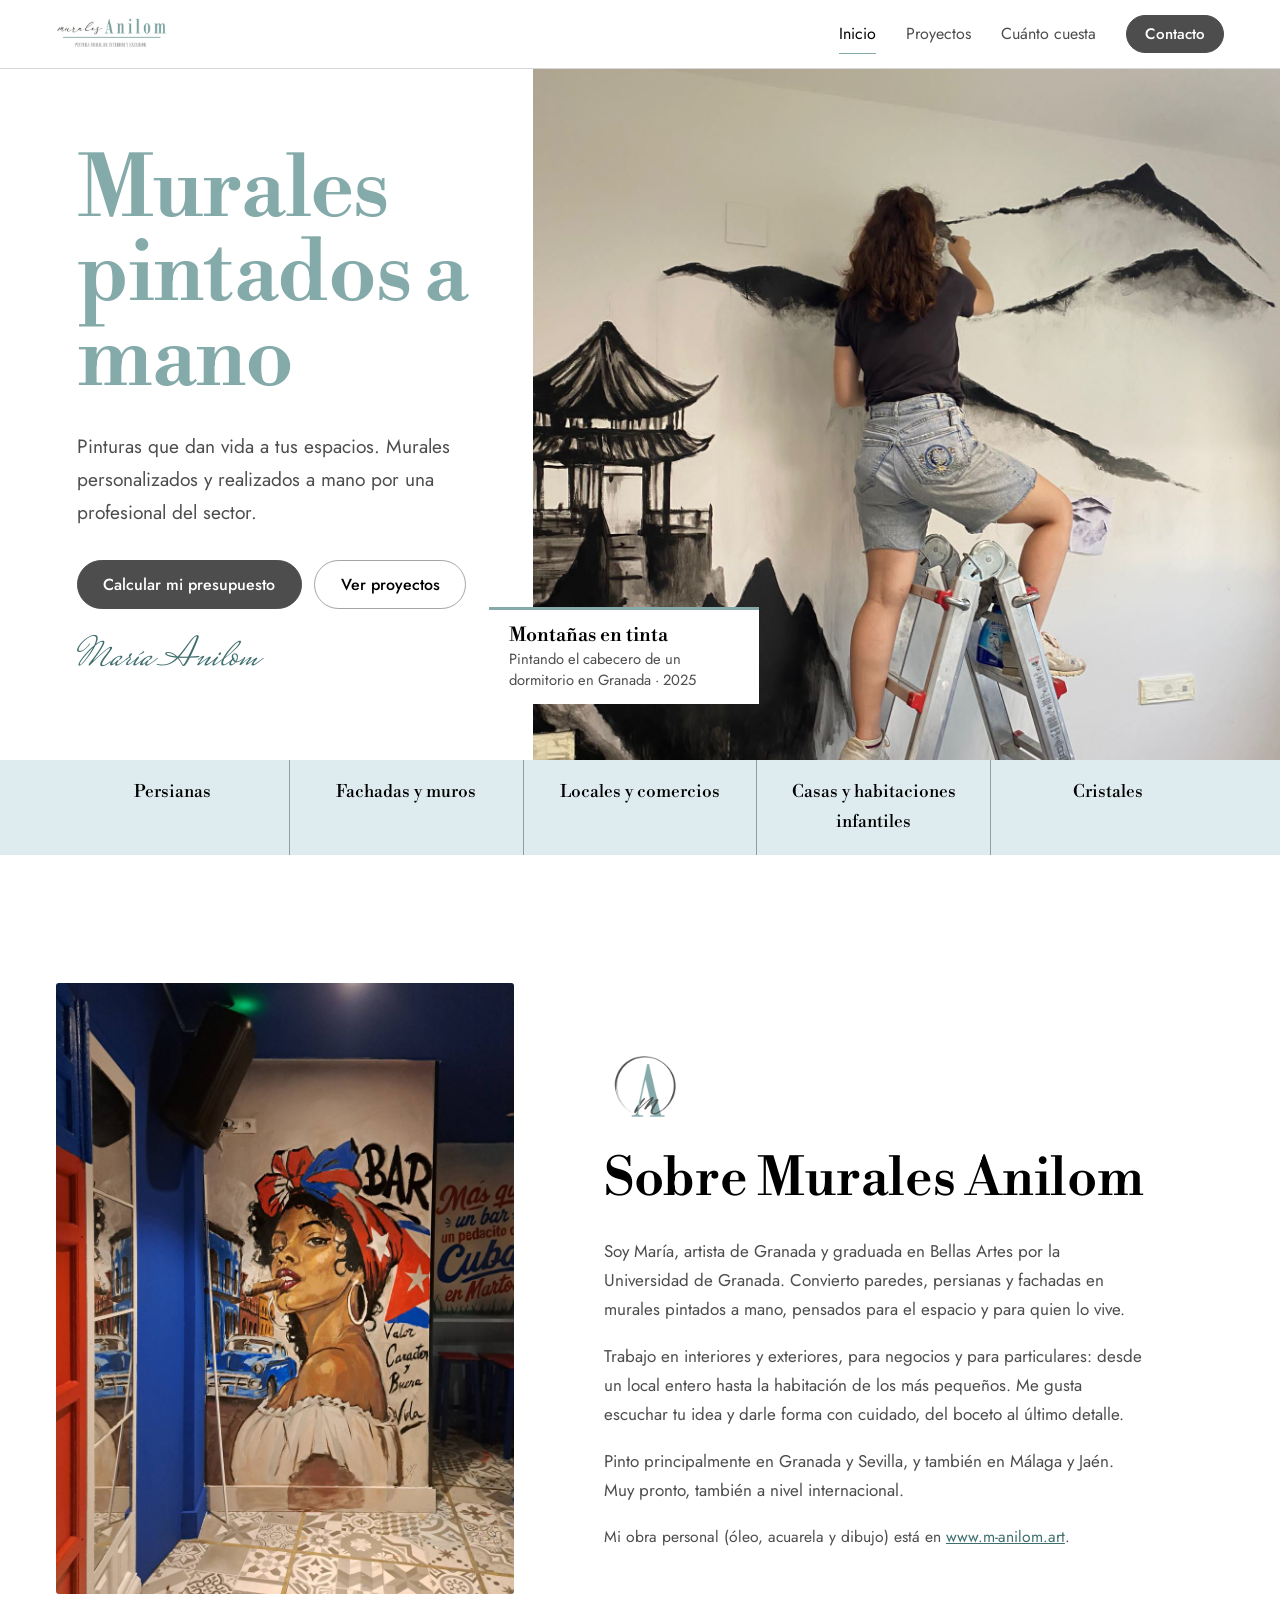
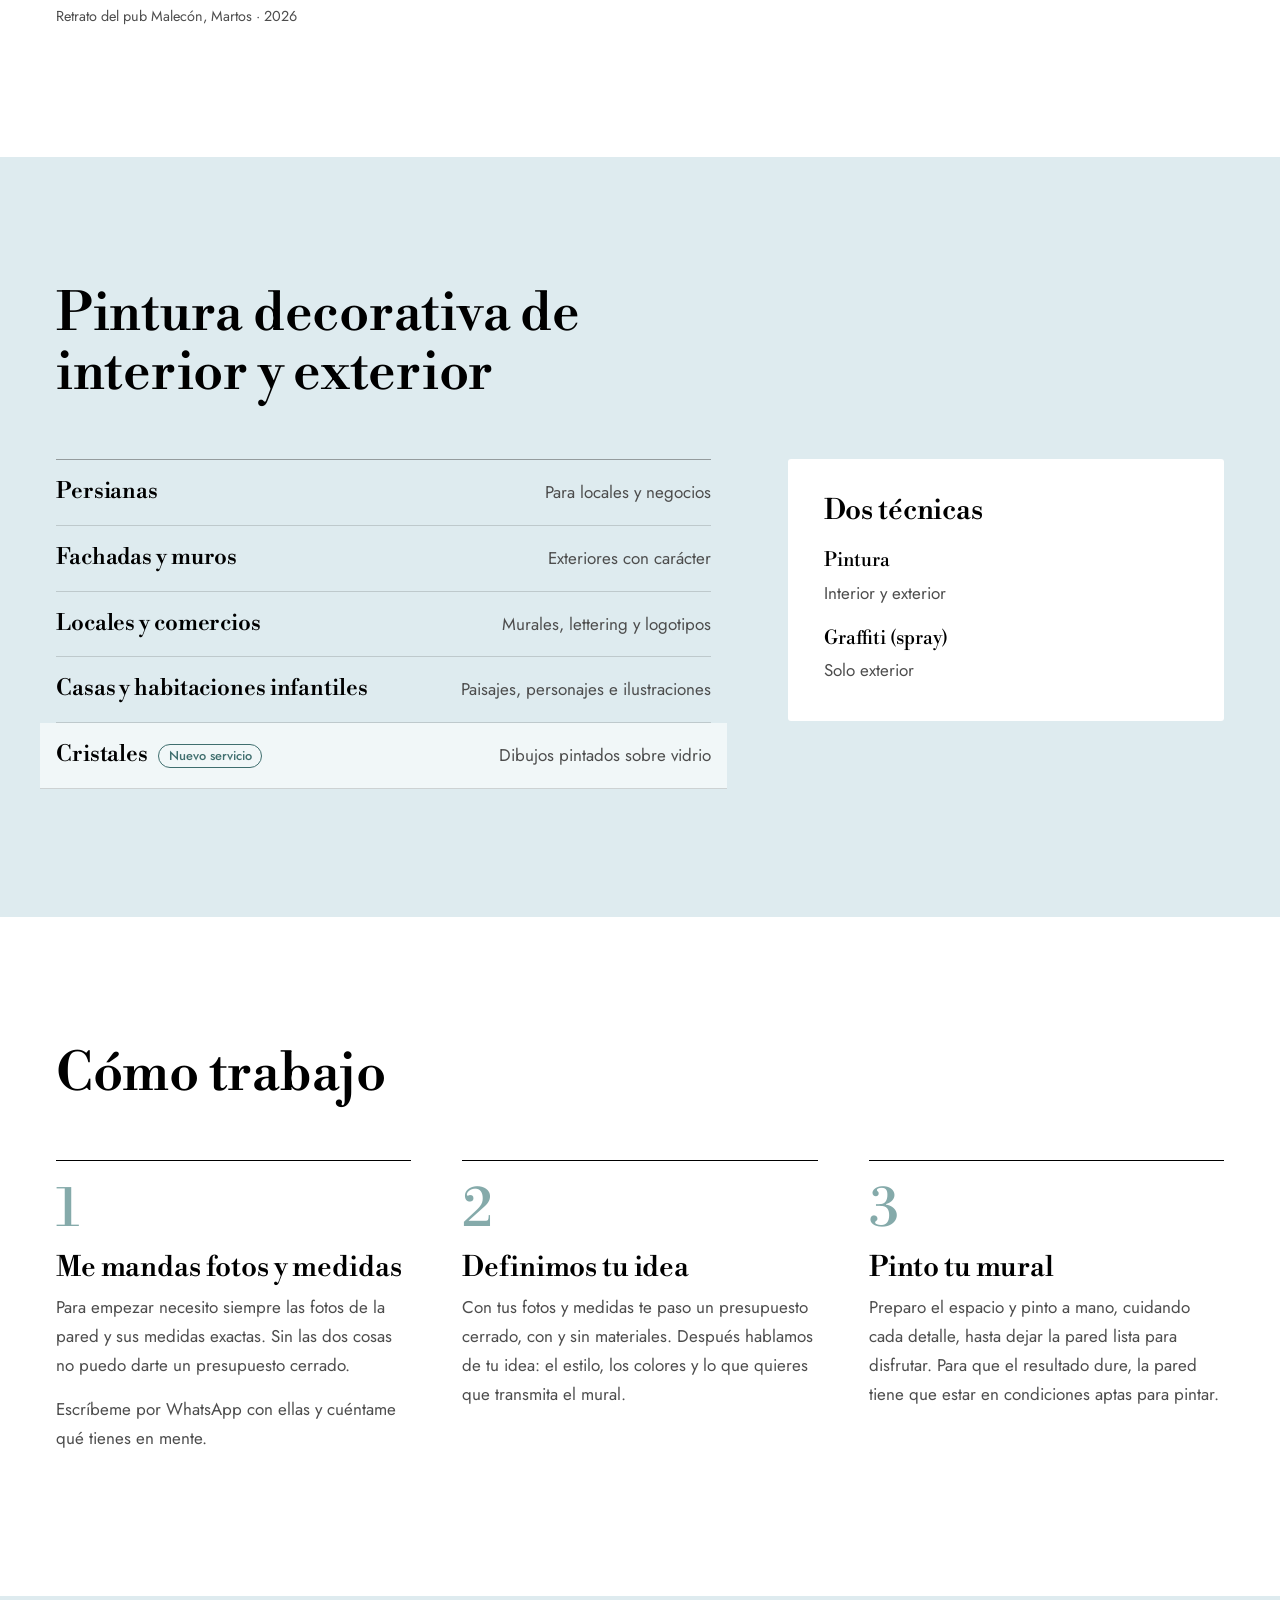
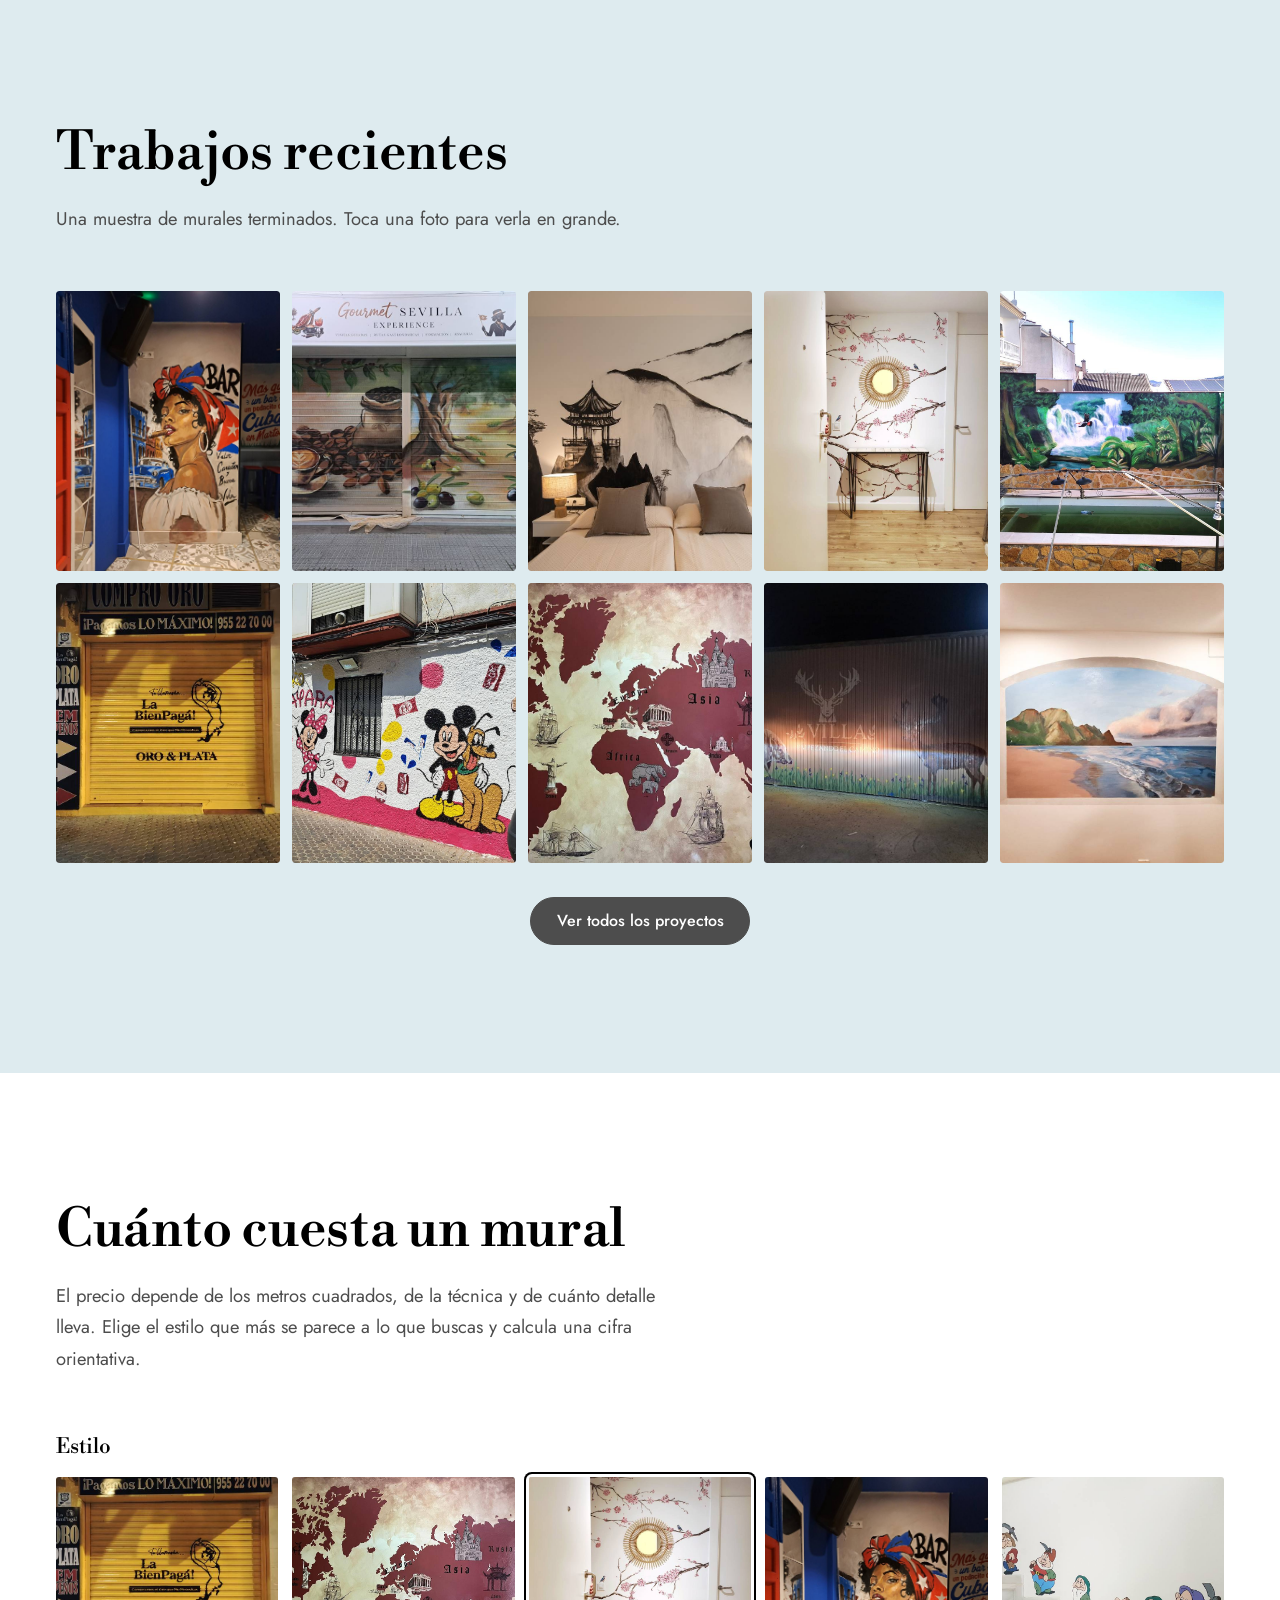
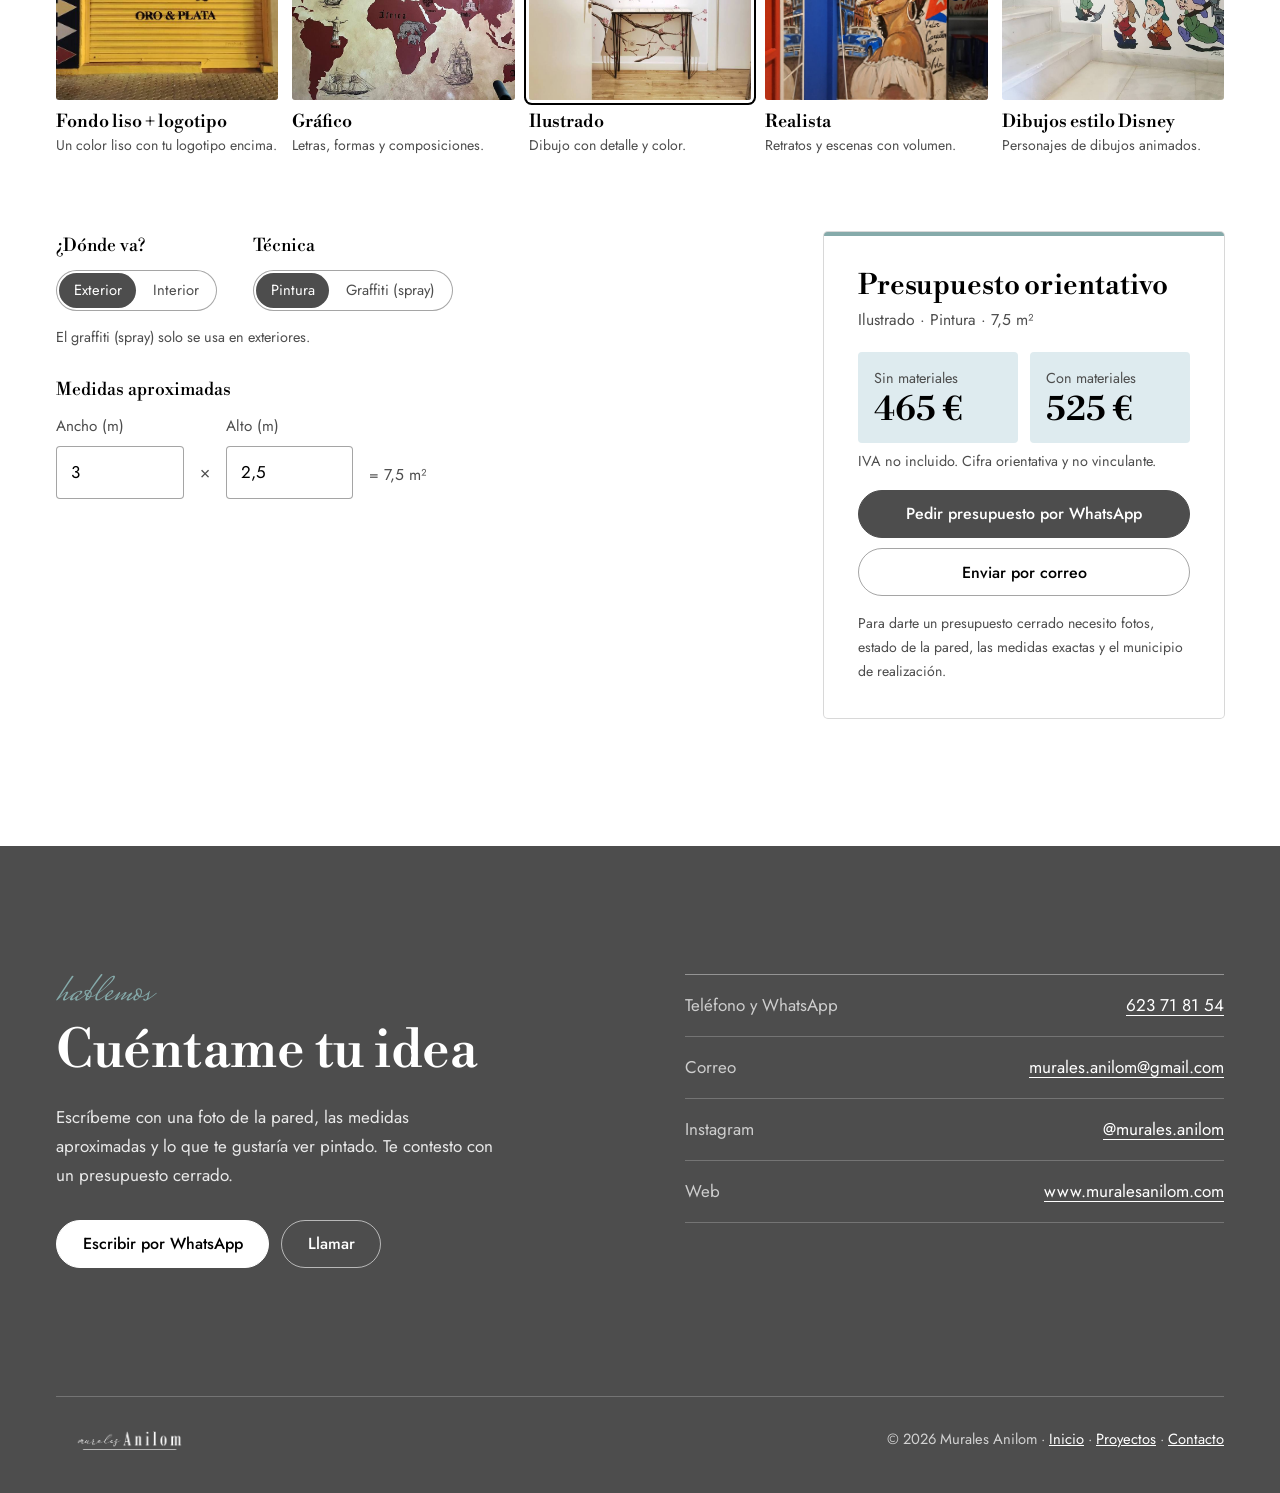
==== index.html @ 43f6f58d "Añadir web de Murales Anilom Co-Authored-By: Claude Opus 5.5 <noreply@anthropic.com>" ====
<!DOCTYPE html>
<html lang="es">
<head>
<meta charset="utf-8">
<meta name="viewport" content="width=device-width, initial-scale=1, viewport-fit=cover">
<meta name="color-scheme" content="light">
<title>Murales Anilom · Pintura mural de interior y exterior</title>
<meta name="description" content="Murales pintados a mano para casas, locales, persianas y fachadas en Granada, Sevilla, Málaga y Jaén. Calcula tu presupuesto en un minuto.">
<link rel="canonical" href="https://www.muralesanilom.com/">
<meta property="og:type" content="website">
<meta property="og:locale" content="es_ES">
<meta property="og:site_name" content="Murales Anilom">
<meta property="og:title" content="Murales Anilom · Pintura mural de interior y exterior">
<meta property="og:description" content="Murales pintados a mano para casas, locales, persianas y fachadas en Granada, Sevilla, Málaga y Jaén. Calcula tu presupuesto en un minuto.">
<meta property="og:url" content="https://www.muralesanilom.com/">
<meta property="og:image" content="https://www.muralesanilom.com/img/og.jpg">
<meta name="twitter:card" content="summary_large_image">
<link rel="icon" href="/favicon.ico" sizes="any">
<link rel="icon" type="image/png" sizes="32x32" href="/favicon-32.png">
<link rel="apple-touch-icon" href="/apple-touch-icon.png">
<link rel="preconnect" href="https://fonts.googleapis.com">
<link rel="preconnect" href="https://fonts.gstatic.com" crossorigin>
<link href="https://fonts.googleapis.com/css2?family=Libre+Bodoni:wght@400;500;600;700&family=Jost:wght@300;400;500;600&family=Mrs+Saint+Delafield&display=swap" rel="stylesheet">
<link rel="preload" as="image" href="/img/granada2025_yo.jpg">
<link rel="stylesheet" href="/assets/styles.css">
<script type="application/ld+json">
{"@context":"https://schema.org","@type":"LocalBusiness","name":"Murales Anilom","description":"Pintura mural de interior y exterior","telephone":"+34623718154","email":"murales.anilom@gmail.com","url":"https://www.muralesanilom.com","image":"https://www.muralesanilom.com/img/og.jpg","sameAs":["https://www.instagram.com/murales.anilom"],"areaServed":["Granada","Sevilla","Málaga","Jaén"]}
</script>
</head>
<body data-page="inicio">
<noscript><p style="padding:20px;text-align:center">Para ver las fotos y usar la calculadora necesitas activar JavaScript.</p></noscript>
<header class="site-header">
  <div class="wrap header-in">
    <a class="brand" href="/" aria-label="Murales Anilom, inicio">
      <img src="/img/logo.webp" alt="Murales Anilom · pintura mural de interior y exterior" width="110" height="38">
    </a>
    <button class="menu-btn" type="button" aria-expanded="false" aria-controls="nav">Menú</button>
    <nav class="nav" id="nav" aria-label="Principal">
      <a class="nav-link" href="/" data-nav="inicio">Inicio</a>
      <a class="nav-link" href="/proyectos/" data-nav="proyectos">Proyectos</a>
      <a class="nav-link" href="/#precio" data-nav="precio">Cuánto cuesta</a>
      <a class="btn btn-small" href="/contacto/" data-nav="contacto">Contacto</a>
    </nav>
  </div>
</header>
<main>
<div class="page" id="page-inicio">
<section class="hero" id="inicio">
  <div class="hero-grid">
    <div class="hero-text">
      <h1>Murales pintados a mano</h1>
      <p class="lead">Pinturas que dan vida a tus espacios. Murales personalizados y realizados a mano por una profesional del sector.</p>
      <div class="cta-row">
        <a class="btn" href="/#precio">Calcular mi presupuesto</a>
        <a class="btn btn-ghost" href="/proyectos/">Ver proyectos</a>
      </div>
      <span class="script hero-sign" aria-hidden="true">María Anilom</span>
    </div>
    <figure class="hero-img">
      <img src="/img/granada2025_yo.jpg" alt="María subida a una escalera pintando montañas en tinta negra sobre la pared de un dormitorio">
      <figcaption class="hero-card"><strong>Montañas en tinta</strong>Pintando el cabecero de un dormitorio en Granada · 2025</figcaption>
    </figure>
  </div>
  <div class="hero-strip">
    <ul>
      <li>Persianas</li>
      <li>Fachadas y muros</li>
      <li>Locales y comercios</li>
      <li>Casas y habitaciones infantiles</li>
      <li>Cristales</li>
    </ul>
  </div>
</section>
<section class="section" id="sobre">
  <div class="wrap about-grid">
    <figure class="about-photo">
      <img src="/img/malecon1.jpg" loading="lazy" decoding="async" alt="Retrato pintado de una mujer con pañuelo de la bandera cubana y un puro, en el pub Malecón de Martos">
      <figcaption>Retrato del pub Malecón, Martos · 2026</figcaption>
    </figure>
    <div class="about-text">
      <img class="isotipo" src="/img/isotipo.webp" loading="lazy" decoding="async" alt="" width="84" height="84">
      <h2>Sobre Murales Anilom</h2>
      <p>Soy María, artista de Granada y graduada en Bellas Artes por la Universidad de Granada. Convierto paredes, persianas y fachadas en murales pintados a mano, pensados para el espacio y para quien lo vive.</p>
      <p>Trabajo en interiores y exteriores, para negocios y para particulares: desde un local entero hasta la habitación de los más pequeños. Me gusta escuchar tu idea y darle forma con cuidado, del boceto al último detalle.</p>
<p>Pinto principalmente en Granada y Sevilla, y también en Málaga y Jaén. Muy pronto, también a nivel internacional.</p>
      <p class="mini">Mi obra personal (óleo, acuarela y dibujo) está en <a data-link="arte" href="#" target="_blank" rel="noopener"></a>.</p>
    </div>
  </div>
</section>
<section class="section section-alt" id="pintura">
  <div class="wrap">
    <div class="section-head">
      <h2>Pintura decorativa de interior y exterior</h2>
    </div>
    <div class="paint-grid">
      <ul class="areas">
        <li><h3>Persianas</h3><p>Para locales y negocios</p></li>
        <li><h3>Fachadas y muros</h3><p>Exteriores con carácter</p></li>
        <li><h3>Locales y comercios</h3><p>Murales, lettering y logotipos</p></li>
        <li><h3>Casas y habitaciones infantiles</h3><p>Paisajes, personajes e ilustraciones</p></li>
        <li class="nuevo"><h3>Cristales<span class="nuevo-tag">Nuevo servicio</span></h3><p>Dibujos pintados sobre vidrio</p></li>
      </ul>
      <aside class="tecnicas">
        <h3>Dos técnicas</h3>
        <dl style="margin:0">
          <dt>Pintura</dt>
          <dd>Interior y exterior</dd>
          <dt>Graffiti (spray)</dt>
          <dd>Solo exterior</dd>
        </dl>
      </aside>
    </div>
  </div>
</section>
<section class="section" id="proceso">
  <div class="wrap">
    <div class="section-head">
      <h2>Cómo trabajo</h2>
    </div>
    <ol class="steps">
      <li>
        <h3>Me mandas fotos y medidas</h3>
        <p>Para empezar necesito siempre las fotos de la pared y sus medidas exactas. Sin las dos cosas no puedo darte un presupuesto cerrado.</p>
        <p>Escríbeme por WhatsApp con ellas y cuéntame qué tienes en mente.</p>
      </li>
      <li>
        <h3>Definimos tu idea</h3>
        <p>Con tus fotos y medidas te paso un presupuesto cerrado, con y sin materiales. Después hablamos de tu idea: el estilo, los colores y lo que quieres que transmita el mural.</p>
      </li>
      <li>
        <h3>Pinto tu mural</h3>
        <p>Preparo el espacio y pinto a mano, cuidando cada detalle, hasta dejar la pared lista para disfrutar. Para que el resultado dure, la pared tiene que estar en condiciones aptas para pintar.</p>
      </li>
    </ol>
  </div>
</section>
<section class="section section-alt" id="trabajos">
  <div class="wrap">
    <div class="section-head">
      <h2>Trabajos recientes</h2>
      <p class="lead">Una muestra de murales terminados. Toca una foto para verla en grande.</p>
    </div>
    <div class="mosaico" id="home-galeria"></div>
    <div class="more"><a class="btn" href="/proyectos/">Ver todos los proyectos</a></div>
  </div>
</section>
<section class="section" id="precio">
  <div class="wrap">
    <div class="section-head">
      <h2>Cuánto cuesta un mural</h2>
      <p class="lead">El precio depende de los metros cuadrados, de la técnica y de cuánto detalle lleva. Elige el estilo que más se parece a lo que buscas y calcula una cifra orientativa.</p>
    </div>
    <form class="calc-form" id="calc-form" autocomplete="off" novalidate>
      <fieldset>
        <legend>Estilo</legend>
        <div class="estilos-cuadros" id="estilos"></div>
        <p class="notice" id="notice" role="status"></p>
      </fieldset>
      <div class="calc" id="calculadora">
        <div>
          <div class="calc-row">
            <fieldset>
              <legend class="small">¿Dónde va?</legend>
              <div class="seg">
                <label><input type="radio" name="lugar" value="exterior" checked><span>Exterior</span></label>
                <label><input type="radio" name="lugar" value="interior"><span>Interior</span></label>
              </div>
            </fieldset>
            <fieldset>
              <legend class="small">Técnica</legend>
              <div class="seg">
                <label><input type="radio" name="tecnica" value="pintura" checked><span>Pintura</span></label>
                <label><input type="radio" name="tecnica" value="spray"><span>Graffiti (spray)</span></label>
              </div>
            </fieldset>
          </div>
          <p class="hint" id="hint-tecnica" style="margin:-12px 0 28px"></p>
          <fieldset>
            <legend class="small">Medidas aproximadas</legend>
            <div class="medidas">
              <div class="field"><label for="ancho">Ancho (m)</label><input type="text" id="ancho" name="ancho" inputmode="decimal" value="3"></div>
              <span class="times" aria-hidden="true">×</span>
              <div class="field"><label for="alto">Alto (m)</label><input type="text" id="alto" name="alto" inputmode="decimal" value="2,5"></div>
              <span class="area-out" id="area-out"></span>
            </div>
          </fieldset>
        </div>
        <aside class="calc-result" id="resultado" aria-live="polite"></aside>
      </div>
    </form>
  </div>
</section>
<section class="contact-dark">
  <div class="wrap cd-grid">
    <div>
      <span class="script" aria-hidden="true">hablemos</span>
      <h2>Cuéntame tu idea</h2>
      <p style="margin-top:22px;max-width:44ch">Escríbeme con una foto de la pared, las medidas aproximadas y lo que te gustaría ver pintado. Te contesto con un presupuesto cerrado.</p>
      <div class="cta-row">
        <a class="btn" data-link="whatsapp" href="#" target="_blank" rel="noopener">Escribir por WhatsApp</a>
        <a class="btn btn-ghost" data-link="tel" href="#">Llamar</a>
      </div>
    </div>
    <ul class="clist-dark">
      <li><span>Teléfono y WhatsApp</span><a data-link="tel" data-text="telefono" href="#"></a></li>
      <li><span>Correo</span><a data-link="mail" data-text="email" href="#"></a></li>
      <li><span>Instagram</span><a data-link="instagram" data-text="instagramTxt" href="#" target="_blank" rel="noopener"></a></li>
      <li><span>Web</span><a data-link="web" data-text="web" href="#" target="_blank" rel="noopener"></a></li>
    </ul>
  </div>
</section>
</div>
</main>
<footer class="site-footer">
  <div class="wrap foot-in">
    <img src="/img/logo_blanco.webp" loading="lazy" decoding="async" alt="Murales Anilom" width="140" height="34">
    <span>© 2026 Murales Anilom · <a href="/">Inicio</a> · <a href="/proyectos/">Proyectos</a> · <a href="/contacto/">Contacto</a></span>
  </div>
</footer>
<div class="lightbox" id="lightbox" role="dialog" aria-modal="true" aria-label="Foto ampliada" hidden>
  <button class="lb-btn lb-close" type="button" aria-label="Cerrar">×</button>
  <button class="lb-btn lb-prev" type="button" aria-label="Foto anterior">‹</button>
  <button class="lb-btn lb-next" type="button" aria-label="Foto siguiente">›</button>
  <figure><img alt=""><figcaption></figcaption></figure>
</div>
<script src="/assets/config.js"></script>
<script src="/assets/images.js"></script>
<script src="/assets/app.js"></script>
</body>
</html>
---- assets/styles.css ----
/* =========================================================
   Colores y tipografías. Paleta de marca: gris #4d4d4d,
   negro, azul #85aaaa, azul claro #deebef, blanco.
   ========================================================= */
*,*::before,*::after{box-sizing:border-box}
:root{
  box-sizing:border-box;
  padding-top:env(safe-area-inset-top,0px);
  padding-bottom:env(safe-area-inset-bottom,0px);
  color-scheme:light;
  --bg:#ffffff;
  --bg-alt:#deebef;
  --ink:#000000;
  --text:#4d4d4d;
  --primary:#85aaaa;          /* azul principal de la marca */
  --accent:#85aaaa;
  --accent-deep:#3f6e6e;      /* versión más oscura del azul, para textos pequeños */
  --line:rgba(77,77,77,.22);
  --line-strong:rgba(77,77,77,.5);
  --btn-bg:#4d4d4d;
  --btn-fg:#ffffff;
  --btn-hover:#000000;
  --header-bg:rgba(255,255,255,.95);
  --panel:#ffffff;
  --block-bg:#4d4d4d;
  --serif:"Libre Bodoni","Bodoni 72","Didot",Georgia,serif;
  --sans:"Jost","Avenir Next",system-ui,-apple-system,"Segoe UI",sans-serif;
  --script:"Mrs Saint Delafield","Segoe Script","Brush Script MT",cursive;
}
html{scroll-padding-top:calc(env(safe-area-inset-top,0px) + 80px)}
body{margin:0;background:var(--bg);color:var(--text);font:400 1.0625rem/1.7 var(--sans);-webkit-font-smoothing:antialiased}
body::before{content:"";position:fixed;inset:0 0 auto;height:env(safe-area-inset-top,0px);z-index:60;background:var(--header-bg)}
img,video{max-width:100%;display:block}
a{color:var(--accent-deep)}
h1,h2,h3{font-family:var(--serif);color:var(--ink);font-weight:500;line-height:1.12;margin:0;letter-spacing:-.005em}
h1{font-size:clamp(2.7rem,6.4vw,5.3rem)}
h2{font-size:clamp(2rem,4.4vw,3.3rem);max-width:19ch}
h3{font-size:clamp(1.4rem,2.2vw,1.75rem)}
p{margin:0 0 1.1em}
.wrap{width:min(1180px,100% - clamp(40px,10vw,112px));margin-inline:auto}
.script{font-family:var(--script);color:var(--accent-deep);font-weight:400;line-height:1}
:focus-visible{outline:2px solid var(--accent-deep);outline-offset:3px}
.page[hidden]{display:none !important}
main{position:relative;isolation:isolate}
.page-title{font-size:clamp(2.6rem,6vw,4.6rem);max-width:none}

/* ---------- Botones ---------- */
.btn{display:inline-flex;align-items:center;justify-content:center;gap:.5em;padding:.85em 1.6em;border-radius:999px;background:var(--btn-bg);color:var(--btn-fg);border:1.5px solid var(--btn-bg);font:500 1rem/1.2 var(--sans);text-decoration:none;cursor:pointer;transition:background-color .2s,color .2s,border-color .2s}
.btn:hover{background:var(--btn-hover);border-color:var(--btn-hover)}
.btn-ghost{background:transparent;color:var(--ink);border-color:var(--line-strong)}
.btn-ghost:hover{background:var(--ink);color:#fff;border-color:var(--ink)}
.btn-small{padding:.6em 1.2em;font-size:.95rem}

/* ---------- Cabecera ---------- */
.site-header{position:sticky;top:env(safe-area-inset-top,0px);z-index:50;background:var(--header-bg);backdrop-filter:blur(10px);-webkit-backdrop-filter:blur(10px);border-bottom:1px solid var(--line)}
.header-in{display:flex;align-items:center;justify-content:space-between;gap:20px;min-height:68px}
.brand img{height:38px;width:auto}
.nav{display:flex;align-items:center;gap:30px}
.nav a.nav-link{color:var(--text);text-decoration:none;font-size:1rem;padding:6px 0;border-bottom:1.5px solid transparent}
.nav a.nav-link:hover,.nav a.nav-link[aria-current="page"]{color:var(--ink);border-bottom-color:var(--primary)}
.menu-btn{display:none;background:none;border:1.5px solid var(--line-strong);border-radius:999px;color:var(--ink);font:500 .95rem var(--sans);padding:.5em 1.1em;cursor:pointer}
@media (max-width:900px){
  .menu-btn{display:inline-flex}
  .nav{position:absolute;left:0;right:0;top:100%;flex-direction:column;align-items:stretch;gap:0;background:var(--bg);border-bottom:1px solid var(--line);padding:8px clamp(20px,5vw,56px) 20px;display:none}
  .nav.open{display:flex}
  .nav a.nav-link{padding:14px 0;border-bottom:1px solid var(--line);font-size:1.1rem}
  .nav .btn{margin-top:16px}
}

/* ---------- Secciones ---------- */
.section{padding-block:clamp(72px,10vw,130px)}
.section-alt{background:var(--bg-alt)}
.section-head{margin-bottom:clamp(32px,5vw,56px)}
.section-head p.lead{max-width:56ch;margin-top:20px;font-size:1.15rem}

/* ---------- Portada ---------- */
.hero-grid{display:grid;grid-template-columns:minmax(0,5fr) minmax(0,7fr);min-height:clamp(480px,54vw,860px)}
.hero-text{display:flex;flex-direction:column;justify-content:center;
  padding:clamp(40px,6vw,80px) clamp(24px,4vw,56px) clamp(40px,6vw,80px) clamp(24px,6vw,128px)}
.hero-text h1{color:var(--primary);font-size:clamp(3rem,6.6vw,6.2rem);line-height:1;font-weight:600;letter-spacing:-.015em}
.hero-text .lead{font-size:clamp(1.1rem,1.5vw,1.25rem);max-width:38ch;margin:28px 0 32px}
.cta-row{display:flex;flex-wrap:wrap;gap:12px}
.hero-sign{display:block;font-size:2.6rem;margin-top:30px}
.hero-img{margin:0;position:relative;min-height:440px;background:var(--bg-alt)}
.hero-img img{position:absolute;inset:0;width:100%;height:100%;object-fit:cover;object-position:50% 28%}
.hero-card{position:absolute;left:clamp(-56px,-3.5vw,-24px);bottom:clamp(24px,5vw,56px);background:#fff;border-top:3px solid var(--primary);padding:14px 20px 14px;max-width:270px;font-size:.92rem;line-height:1.4}
.hero-card strong{display:block;font-family:var(--serif);font-weight:500;font-size:1.2rem;color:var(--ink);line-height:1.2;margin-bottom:2px}
.hero-strip{background:var(--bg-alt)}
.hero-strip ul{margin:0 auto;padding:0;list-style:none;display:flex;justify-content:space-between;width:min(1180px,100% - clamp(40px,10vw,112px))}
.hero-strip li{flex:1;text-align:center;padding:18px 12px;font-family:var(--serif);font-size:1.08rem;color:var(--ink);border-left:1px solid var(--line-strong)}
.hero-strip li:first-child{border-left:0}
@media (max-width:860px){
  .hero-grid{grid-template-columns:1fr;min-height:0}
  .hero-text{padding:48px clamp(20px,5vw,56px) 40px}
  .hero-img{min-height:0;aspect-ratio:4/5}
  .hero-card{left:16px;bottom:16px}
  .hero-strip ul{flex-wrap:wrap}
  .hero-strip li{flex:1 1 33%;border-left:0;padding:12px 8px;font-size:1rem}
}

/* ---------- Sobre ---------- */
.about-grid{display:grid;grid-template-columns:minmax(0,.85fr) minmax(0,1.15fr);gap:clamp(32px,7vw,110px);align-items:center}
.about-photo{margin:0}
.about-photo img{width:100%;aspect-ratio:3/4;object-fit:cover;object-position:60% 35%;border-radius:3px;background:var(--bg-alt)}
.about-photo figcaption{font-size:.9rem;margin-top:10px}
.about-text .isotipo{width:84px;height:84px;object-fit:contain;margin-bottom:22px}
.about-text h2{margin-bottom:28px}
.about-text p{max-width:54ch}
.about-text .mini{font-size:.98rem}
@media (max-width:860px){.about-grid{grid-template-columns:1fr}.about-photo{max-width:420px}}

/* ---------- Pintura decorativa ---------- */
.paint-grid{display:grid;grid-template-columns:minmax(0,1.2fr) minmax(0,.8fr);gap:clamp(32px,6vw,96px);align-items:start}
.areas{margin:0;padding:0;list-style:none;border-top:1px solid var(--line-strong)}
.areas li{display:flex;justify-content:space-between;align-items:baseline;gap:20px;padding:18px 0;border-bottom:1px solid var(--line)}
.areas h3{font-size:1.4rem}
.areas p{margin:0;text-align:right}
.areas li.nuevo{background:rgba(255,255,255,.6);padding-inline:16px;margin-inline:-16px}
.nuevo-tag{display:inline-block;vertical-align:middle;margin-left:10px;border:1.5px solid var(--accent-deep);color:var(--accent-deep);border-radius:999px;padding:.05em .75em;font:500 .8rem/1.6 var(--sans);letter-spacing:0}
.tecnicas{background:var(--panel);padding:clamp(24px,3.5vw,36px);border-radius:3px}
.tecnicas h3{margin-bottom:18px}
.tecnicas dt{font-family:var(--serif);color:var(--ink);font-size:1.2rem;margin-top:14px}
.tecnicas dt:first-of-type{margin-top:0}
.tecnicas dd{margin:2px 0 0}
@media (max-width:900px){.paint-grid{grid-template-columns:1fr}}
@media (max-width:520px){.areas li{flex-direction:column;gap:2px}.areas p{text-align:left}}

/* ---------- Cómo trabajo ---------- */
.steps{display:grid;grid-template-columns:repeat(3,minmax(0,1fr));gap:clamp(28px,4vw,56px);margin:0;padding:0;list-style:none;counter-reset:paso}
.steps li{border-top:1.5px solid var(--ink);padding-top:22px}
.steps li::before{counter-increment:paso;content:counter(paso);display:block;font-family:var(--serif);font-size:3.4rem;line-height:1;color:var(--primary);margin-bottom:14px}
.steps h3{margin-bottom:10px}
.steps p{margin:0 0 .9em}
@media (max-width:860px){.steps{grid-template-columns:1fr}}

/* ---------- Galerías de fotos ---------- */
.tile{position:relative;margin:0}
.tile button{position:absolute;inset:0;width:100%;height:100%;padding:0;border:0;background:var(--bg-alt);cursor:zoom-in;border-radius:3px;overflow:hidden}
.tile img,.tile video{width:100%;height:100%;object-fit:cover;object-position:var(--pos,50% 50%);border-radius:3px;background:var(--bg-alt)}
.tile.contain img{object-fit:contain;object-position:50% 50%}
.chip{position:absolute;left:10px;top:10px;background:var(--bg);color:var(--ink);font-size:.82rem;font-weight:500;padding:.25em .8em;border-radius:999px;pointer-events:none}

/* Inicio: 5 x 2 */
.mosaico{display:grid;grid-template-columns:repeat(5,minmax(0,1fr));gap:12px}
.mosaico .tile{aspect-ratio:4/5}
.more{margin-top:34px;display:flex;justify-content:center}
@media (max-width:900px){.mosaico{grid-template-columns:repeat(3,minmax(0,1fr))}}
@media (max-width:560px){.mosaico{grid-template-columns:repeat(2,minmax(0,1fr));gap:8px}}

/* Proyectos */
.filtros{display:flex;flex-wrap:wrap;gap:8px;margin-top:28px}
.filtros button{font:500 .95rem var(--sans);border:1.5px solid var(--line-strong);background:transparent;border-radius:999px;padding:.5em 1.3em;cursor:pointer;color:var(--text)}
.filtros button:hover{border-color:var(--ink);color:var(--ink)}
.filtros button[aria-pressed="true"]{background:var(--btn-bg);border-color:var(--btn-bg);color:#fff}
.proyecto{display:grid;grid-template-columns:minmax(0,.7fr) minmax(0,1.3fr);gap:clamp(24px,5vw,72px);padding-block:clamp(30px,4vw,52px);border-top:1px solid var(--line-strong)}
.proyecto[hidden]{display:none}
.proyecto-head{align-self:start;position:sticky;top:calc(env(safe-area-inset-top,0px) + 96px)}
.proyecto-head .meta{margin:10px 0 14px;display:flex;flex-wrap:wrap;align-items:center;gap:6px 10px;color:var(--accent-deep);font-weight:500}
.tag{display:inline-block;border:1.5px solid var(--accent-deep);border-radius:999px;padding:.05em .75em;font-size:.84rem;line-height:1.5}
.proyecto-head .texto{max-width:36ch;margin:0}
.destacados{margin:22px 0 0;max-width:36ch}
.destacados h4{margin:0 0 8px;font:600 .95rem var(--sans);color:var(--ink)}
.destacados ul{margin:0;padding:0;list-style:none;border-top:1px solid var(--line-strong)}
.destacados li{padding:7px 0;border-bottom:1px solid var(--line);font-size:.96rem}
.rejilla{display:grid;grid-template-columns:repeat(3,minmax(0,1fr));gap:10px}
.rejilla .tile{aspect-ratio:1/1}
.rejilla .tile.video{aspect-ratio:auto;grid-row:span 2}
.rejilla .tile.video video{position:absolute;inset:0}
@media (max-width:860px){.proyecto{grid-template-columns:1fr}.proyecto-head{position:static}}
@media (max-width:520px){.rejilla{grid-template-columns:repeat(2,minmax(0,1fr));gap:8px}}

/* Foto ampliada */
.lightbox{position:fixed;inset:0;z-index:100;background:rgba(0,0,0,.92);display:flex;align-items:center;justify-content:center;padding:clamp(12px,3vw,40px)}
.lightbox[hidden]{display:none}
.lightbox figure{margin:0;max-width:min(1100px,100%);max-height:100%;display:flex;flex-direction:column;align-items:center;gap:12px}
.lightbox img{max-height:calc(100vh - 120px);max-height:calc(100dvh - 120px);width:auto;max-width:100%;object-fit:contain;border-radius:2px}
.lightbox figcaption{color:#e8eef0;font-size:.95rem;text-align:center}
.lb-btn{position:absolute;background:rgba(255,255,255,.14);color:#fff;border:0;border-radius:999px;width:48px;height:48px;font-size:1.6rem;cursor:pointer;line-height:1}
.lb-btn:hover{background:rgba(255,255,255,.28)}
.lb-close{top:calc(env(safe-area-inset-top,0px) + 14px);right:14px}
.lb-prev{left:14px;top:50%;transform:translateY(-50%)}
.lb-next{right:14px;top:50%;transform:translateY(-50%)}

/* ---------- Precio ---------- */
.calc-form fieldset{border:0;margin:0;padding:0;min-width:0}
.calc-form legend{font-family:var(--serif);color:var(--ink);font-size:1.3rem;margin-bottom:12px;padding:0}
.calc-form legend.small{font-size:1.1rem;margin-bottom:8px}
.estilos-cuadros{display:grid;grid-template-columns:repeat(5,minmax(0,1fr));gap:14px}
.sq{position:relative;display:block}
.sq input{position:absolute;inset:0;opacity:0;margin:0;cursor:pointer;z-index:1}
.sq input:disabled{cursor:not-allowed}
.sq-body{display:block}
.sq-img{display:block;position:relative;aspect-ratio:1/1;border-radius:3px;overflow:hidden;transition:box-shadow .15s}
.sq-img img{position:absolute;inset:0;width:100%;height:100%;object-fit:cover;object-position:var(--pos,50% 50%)}
.sq input:checked+.sq-body .sq-img{box-shadow:0 0 0 3px var(--bg),0 0 0 5px var(--ink)}
.sq input:focus-visible+.sq-body .sq-img{outline:2px solid var(--accent-deep);outline-offset:4px}
.sq input:disabled+.sq-body{opacity:.45}
.sq strong{display:block;font-family:var(--serif);font-weight:500;font-size:1.1rem;color:var(--ink);margin-top:12px;line-height:1.2}
.sq small{display:block;font-size:.88rem;line-height:1.4;margin-top:3px}
.notice{font-size:.95rem;margin:14px 0 0;color:var(--accent-deep);font-weight:500;min-height:1.2em}
@media (max-width:760px){
  .estilos-cuadros{display:flex;overflow-x:auto;scroll-snap-type:x mandatory;gap:12px;padding:6px 6px 12px;margin:0 -6px;-webkit-overflow-scrolling:touch}
  .sq{flex:0 0 46%;scroll-snap-align:start}
}
.calc{display:grid;grid-template-columns:minmax(0,1fr) minmax(0,400px);gap:clamp(24px,4vw,56px);align-items:start;margin-top:clamp(28px,4vw,44px)}
.calc-row{display:flex;flex-wrap:wrap;gap:20px 36px;margin-bottom:28px}
.seg{display:inline-flex;flex-wrap:wrap;border:1.5px solid var(--line-strong);border-radius:999px;padding:2px;gap:2px;background:var(--panel)}
.seg label{position:relative}
.seg input{position:absolute;inset:0;opacity:0;margin:0;cursor:pointer}
.seg input:disabled{cursor:not-allowed}
.seg span{display:block;padding:.35em 1em;border-radius:999px;color:var(--text);font-size:.92rem}
.seg input:checked+span{background:var(--btn-bg);color:var(--btn-fg)}
.seg input:focus-visible+span{outline:2px solid var(--accent-deep);outline-offset:2px}
.seg input:disabled+span{opacity:.4}
.hint{font-size:.9rem;margin:10px 0 0;max-width:34ch;line-height:1.45}
.medidas{display:flex;flex-wrap:wrap;gap:16px;align-items:end}
.field{display:flex;flex-direction:column;gap:6px}
.field label{font-size:.95rem}
.field input[type=text],.field input[type=email],.field textarea{font:inherit;color:var(--ink);background:var(--panel);border:1.5px solid var(--line-strong);border-radius:4px;padding:.65em .85em;min-width:0;width:100%}
.medidas .field input[type=text]{width:7.5em}
.field textarea{min-height:130px;resize:vertical}
.times{padding-bottom:.7em}
.area-out{padding-bottom:.65em;font-size:.98rem}
.calc-result{background:var(--panel);border-radius:4px;padding:clamp(22px,3vw,34px);position:sticky;top:calc(env(safe-area-inset-top,0px) + 92px);border-top:4px solid var(--primary);box-shadow:0 0 0 1px var(--line)}
.calc-result h3{margin-bottom:6px}
.calc-result .sub{margin:0 0 4px;font-size:.98rem}
.totales{display:grid;grid-template-columns:1fr 1fr;gap:12px;margin:18px 0 6px}
.totales div{background:var(--bg-alt);border-radius:4px;padding:14px 16px;display:flex;flex-direction:column;gap:2px}
.totales span{font-size:.9rem}
.totales strong{font-family:var(--serif);font-weight:500;font-size:clamp(1.6rem,3vw,2.1rem);line-height:1.1;color:var(--ink)}
.iva{font-size:.9rem;margin:6px 0 16px}
.avisos{margin:0 0 20px;padding:0 0 0 1.1em;font-size:.93rem}
.avisos li{margin-bottom:6px}
.res-actions{display:grid;gap:10px}
.fine{font-size:.88rem;margin:16px 0 0}
.error{color:var(--ink);font-weight:500}
@media (max-width:960px){.calc{grid-template-columns:1fr}.calc-result{position:static}}

/* ---------- Contacto (página) ---------- */
.contact-page{display:grid;grid-template-columns:minmax(0,1fr) minmax(0,1fr);gap:clamp(32px,7vw,110px);align-items:start}
.contact-list{margin:32px 0 0;padding:0;list-style:none;border-top:1px solid var(--line-strong)}
.contact-list li{display:flex;justify-content:space-between;gap:16px;padding:16px 0;border-bottom:1px solid var(--line);flex-wrap:wrap}
.contact-list a{color:var(--ink);text-underline-offset:4px}
.contact-list a:hover{color:var(--accent-deep)}
.form-card{background:var(--panel);padding:clamp(24px,3.5vw,40px);border-radius:4px;border-top:4px solid var(--primary);box-shadow:0 0 0 1px var(--line)}
.form-card h3{margin-bottom:6px}
.form-card .field{margin-top:18px}
.form-card .res-actions{margin-top:24px}
.need{display:grid;grid-template-columns:repeat(4,minmax(0,1fr));gap:clamp(20px,3vw,40px);margin-top:clamp(56px,8vw,96px);padding:0;list-style:none}
.need li{border-top:1.5px solid var(--ink);padding-top:18px}
.need h3{font-size:1.35rem;margin-bottom:8px}
.need p{margin:0;font-size:.98rem}
@media (max-width:960px){.need{grid-template-columns:repeat(2,minmax(0,1fr))}}
@media (max-width:860px){.contact-page{grid-template-columns:1fr}}
@media (max-width:480px){.need{grid-template-columns:1fr}}

/* ---------- Sección de contacto (bloque oscuro) y pie ---------- */
.contact-dark{background:var(--block-bg);color:#fff;padding-block:clamp(72px,10vw,130px)}
.contact-dark h2{color:#fff;max-width:14ch}
.contact-dark .script{color:var(--primary);font-size:2.6rem;display:block;margin-bottom:6px}
.cd-grid{display:grid;grid-template-columns:minmax(0,1fr) minmax(0,1fr);gap:clamp(32px,7vw,110px);align-items:start}
.contact-dark p{color:rgba(255,255,255,.88)}
.contact-dark .btn{background:#fff;color:#000;border-color:#fff}
.contact-dark .btn:hover{background:var(--primary);border-color:var(--primary)}
.contact-dark .btn-ghost{background:transparent;color:#fff;border-color:rgba(255,255,255,.6)}
.contact-dark .btn-ghost:hover{background:#fff;color:#000}
.clist-dark{margin:0;padding:0;list-style:none;border-top:1px solid rgba(255,255,255,.4)}
.clist-dark li{display:flex;justify-content:space-between;gap:16px;padding:16px 0;border-bottom:1px solid rgba(255,255,255,.22);flex-wrap:wrap}
.clist-dark span{color:rgba(255,255,255,.72)}
.clist-dark a{color:#fff;text-underline-offset:4px}
.clist-dark a:hover{color:var(--primary)}
.contact-dark .cta-row{margin-top:30px}
@media (max-width:860px){.cd-grid{grid-template-columns:1fr}}
footer.site-footer{position:relative;z-index:5;clear:both;background:var(--block-bg);color:rgba(255,255,255,.75);padding:0 0 calc(36px + env(safe-area-inset-bottom,0px));font-size:.92rem}
.foot-in{display:flex;flex-wrap:wrap;justify-content:space-between;align-items:center;gap:16px;border-top:1px solid rgba(255,255,255,.22);padding-top:26px}
.foot-in img{height:34px;width:auto}
.foot-in a{color:#fff}
noscript p{padding:20px;text-align:center}

/* Desplazamiento suave entre secciones */
@media (prefers-reduced-motion:no-preference){html{scroll-behavior:smooth}}
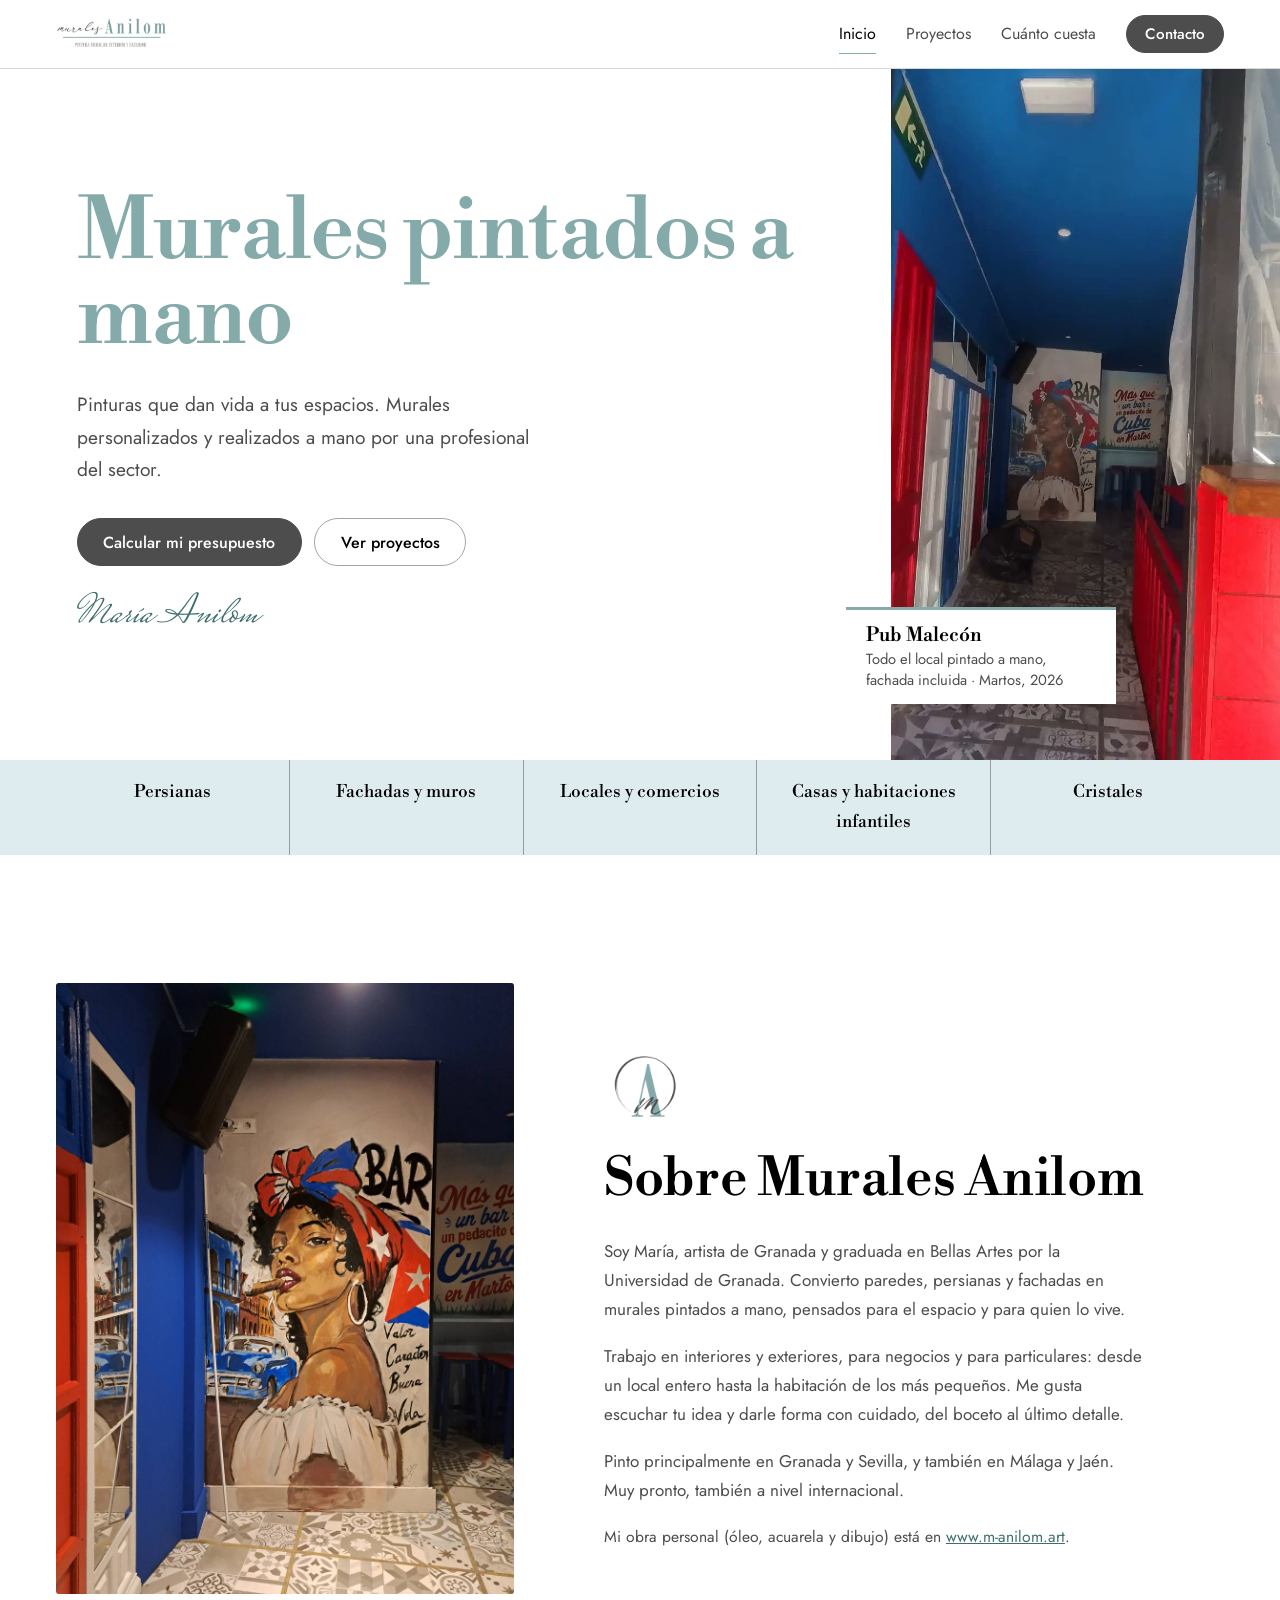
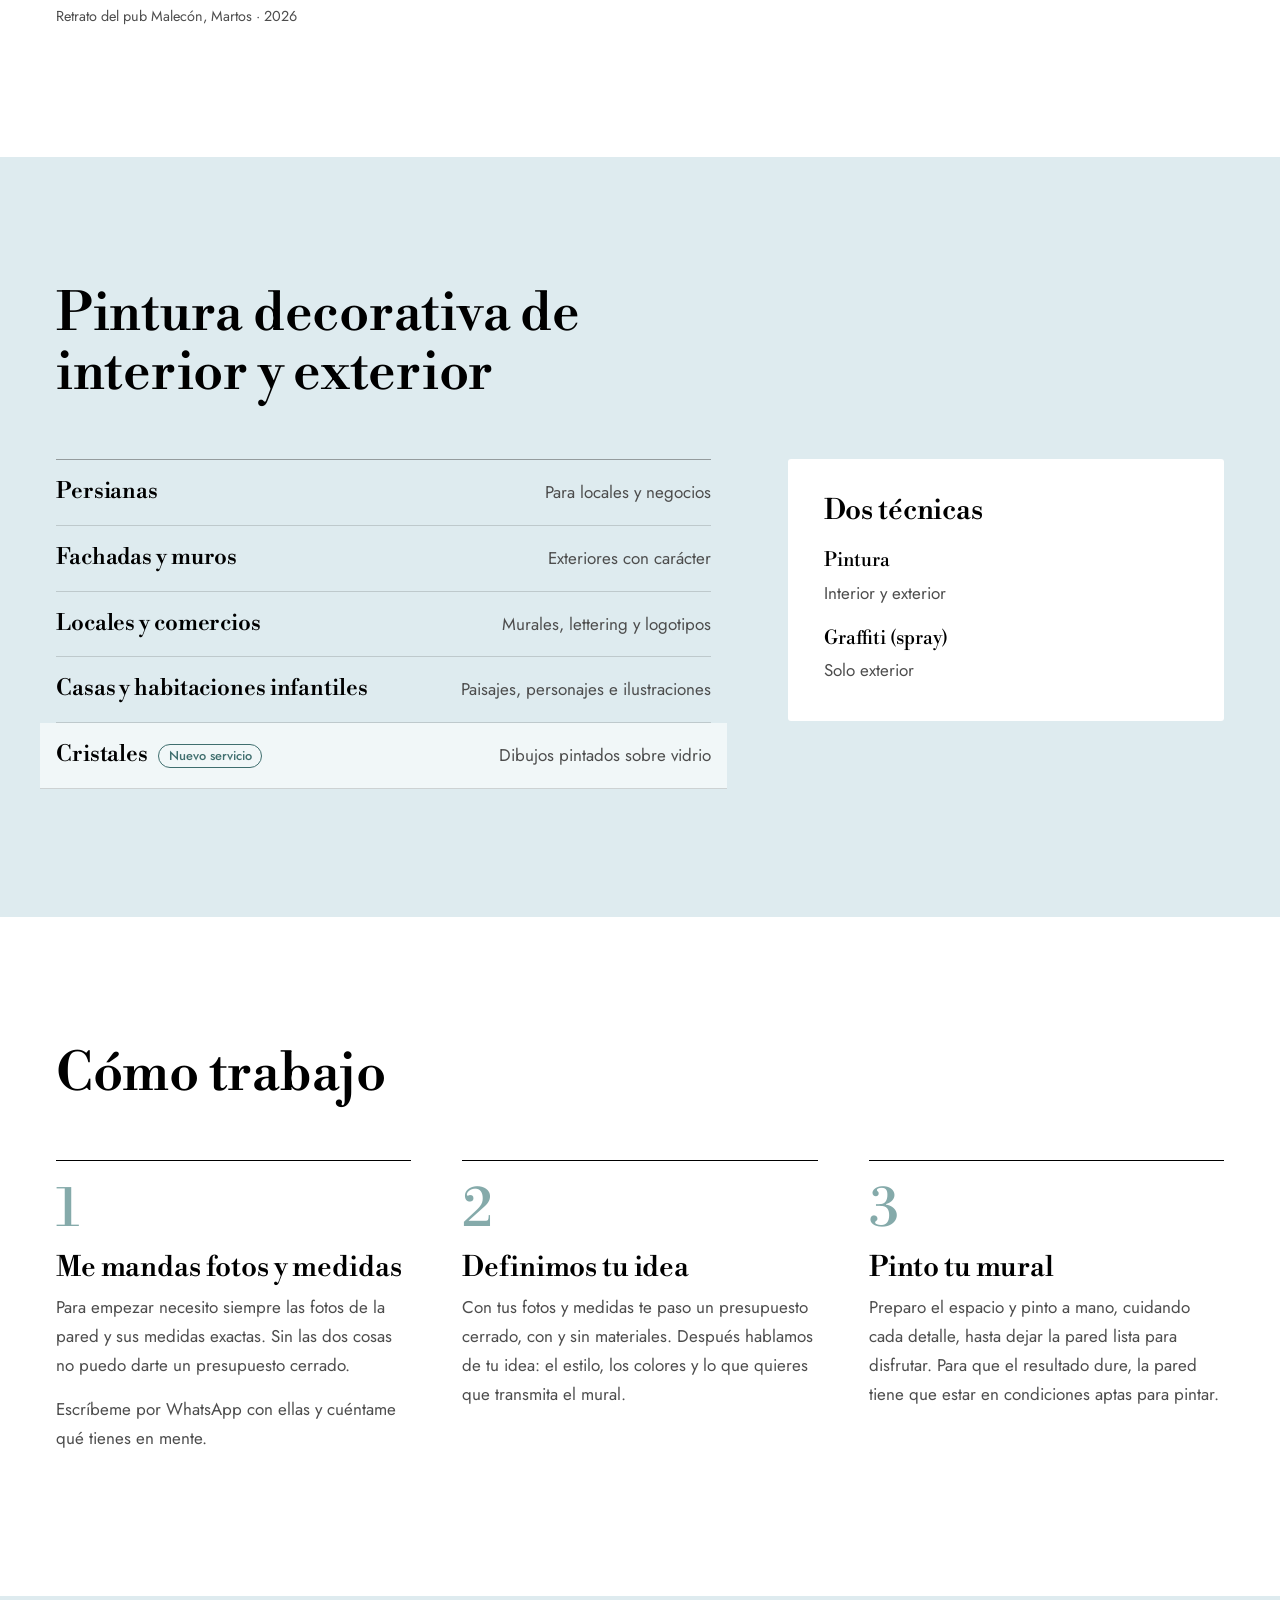
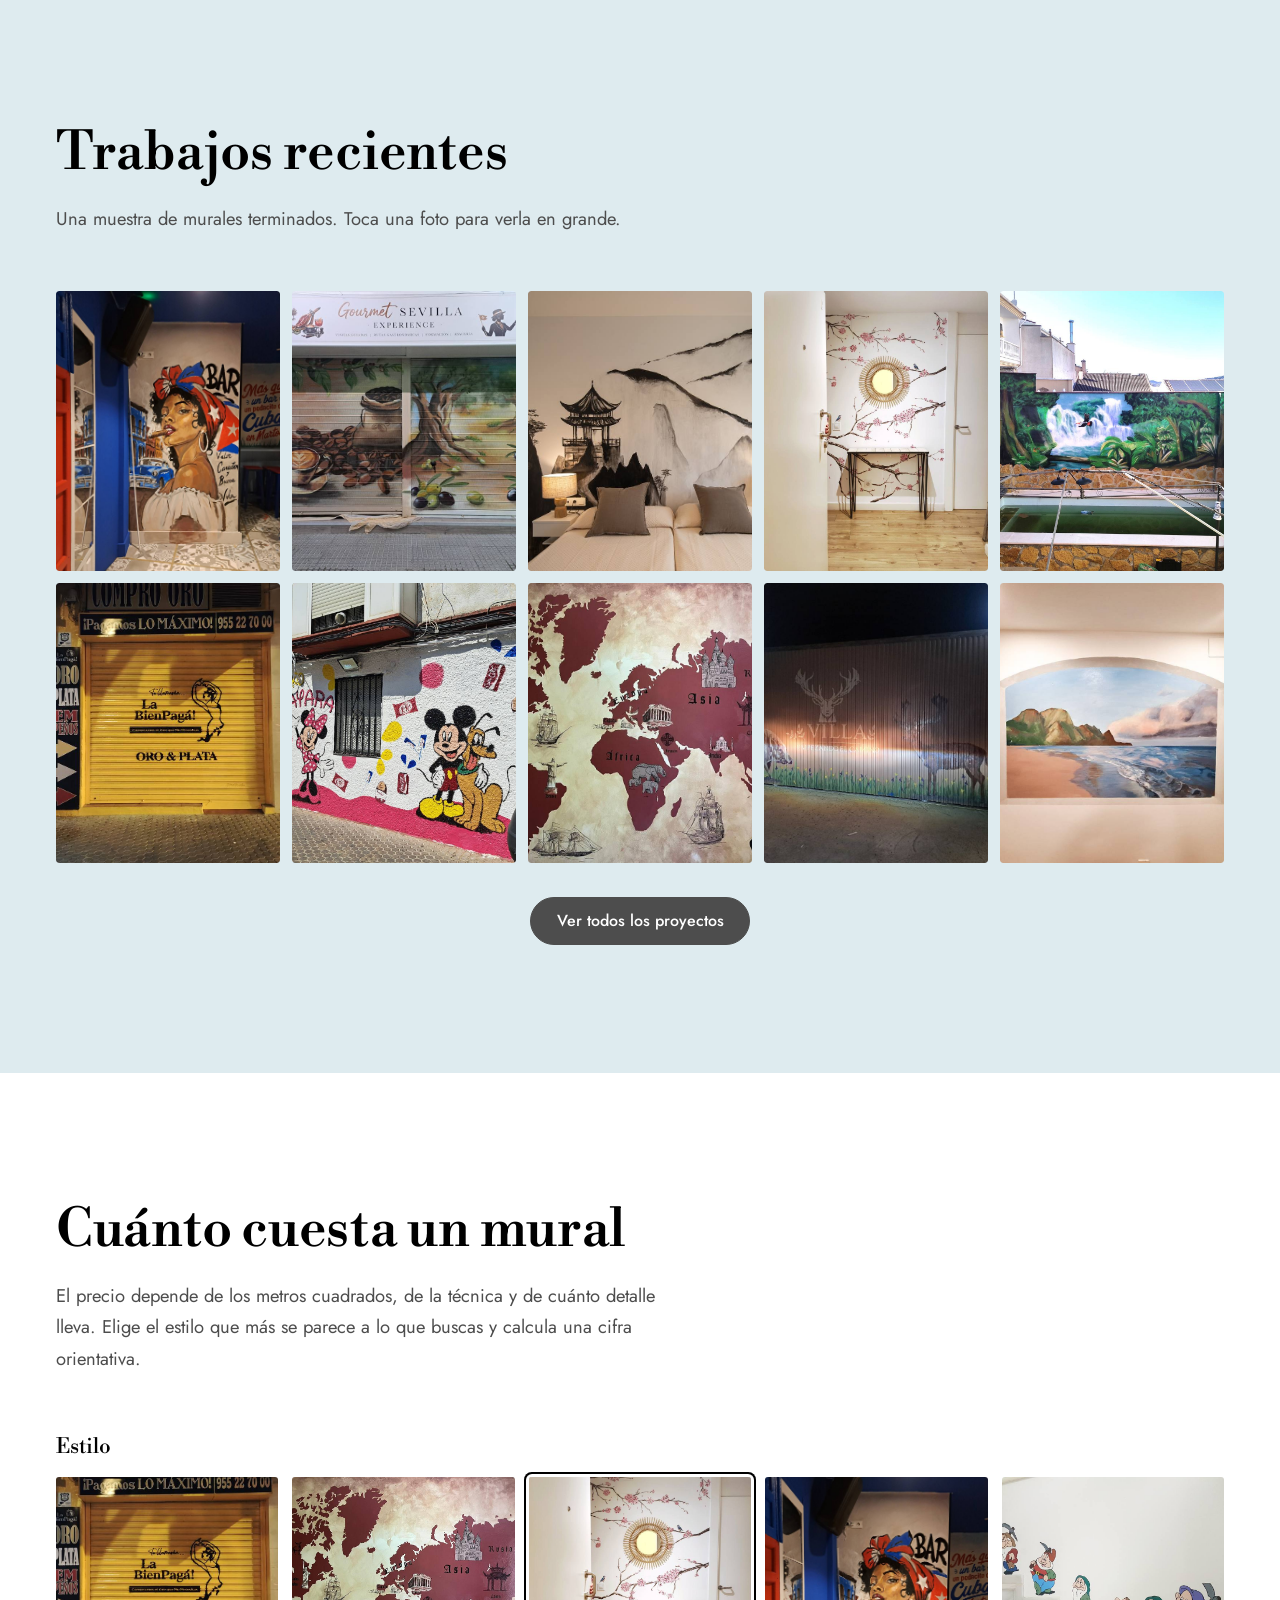
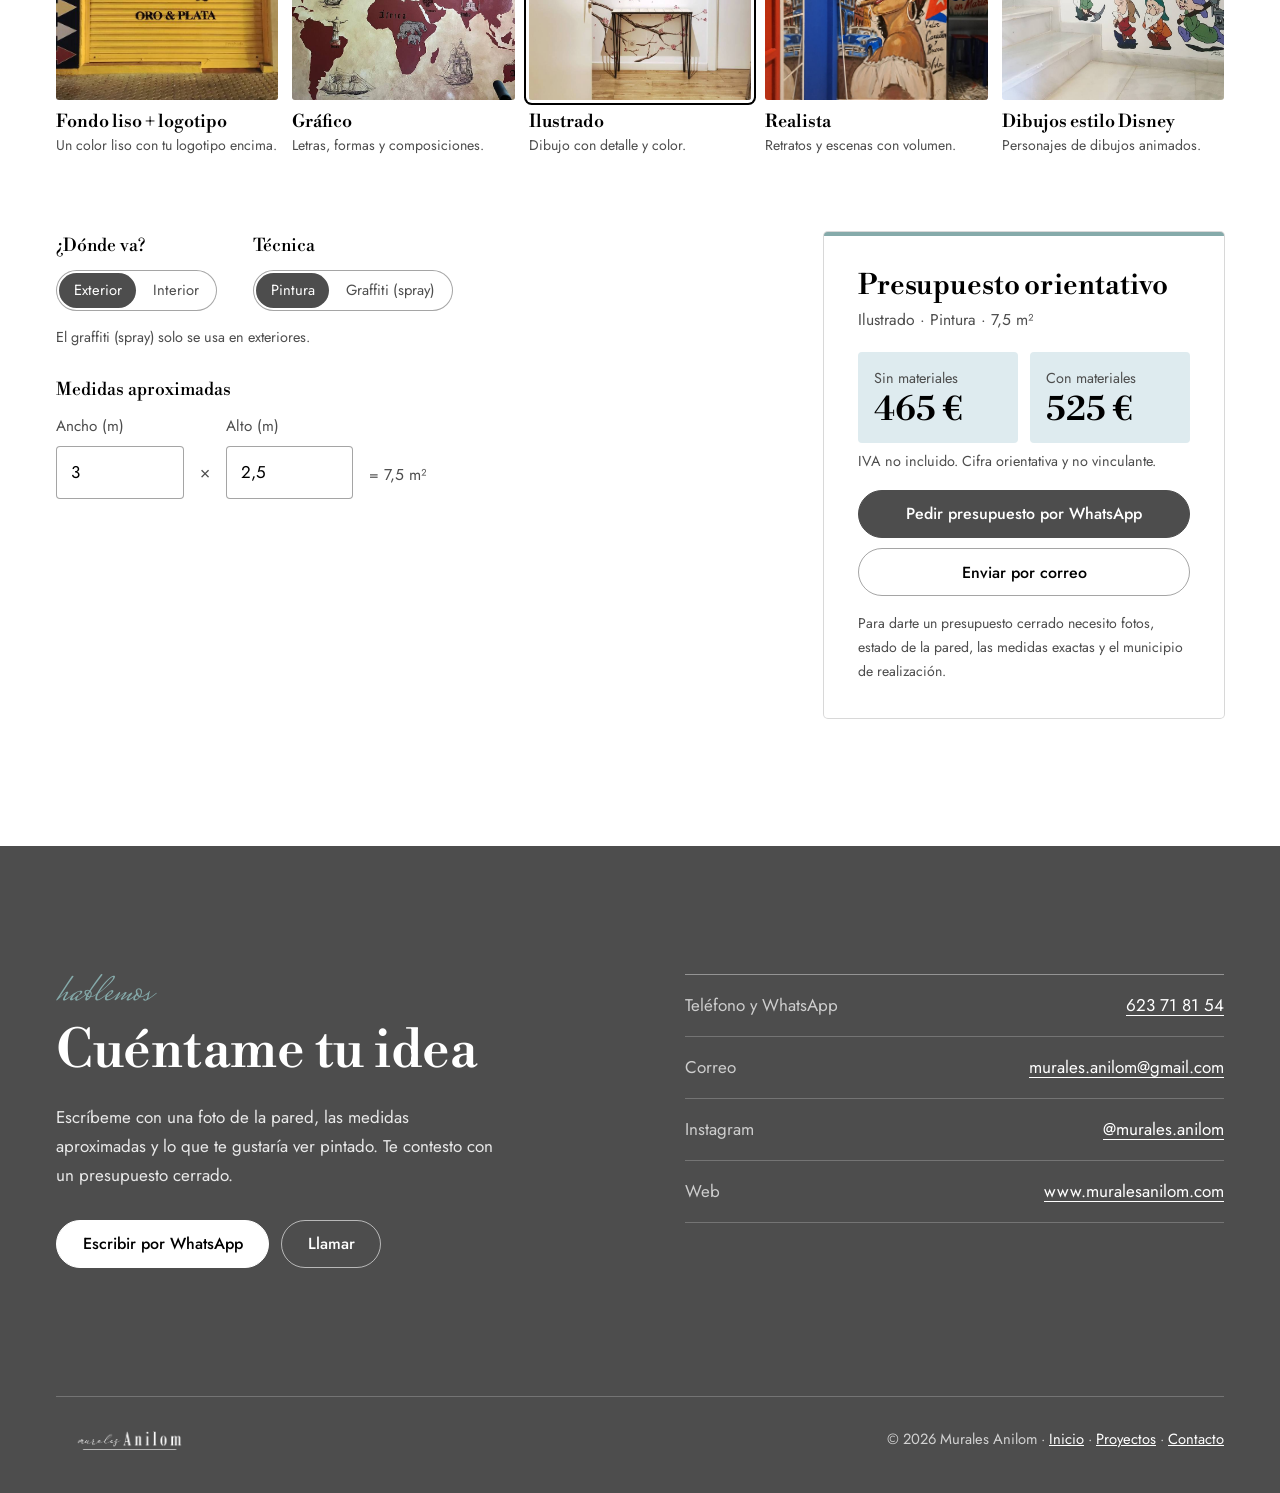
==== commit 5bd2a6f9: "Portada: vídeo del pub Malecón en lugar de la foto Los vídeos pasan a la carpeta video/.  Co-Authore" ====
--- a/index.html
+++ b/index.html
@@ -21,7 +21,7 @@
 <link rel="preconnect" href="https://fonts.googleapis.com">
 <link rel="preconnect" href="https://fonts.gstatic.com" crossorigin>
 <link href="https://fonts.googleapis.com/css2?family=Libre+Bodoni:wght@400;500;600;700&family=Jost:wght@300;400;500;600&family=Mrs+Saint+Delafield&display=swap" rel="stylesheet">
-<link rel="preload" as="image" href="/img/granada2025_yo.jpg">
+<link rel="preload" as="image" href="/img/portada-poster.jpg">
 <link rel="stylesheet" href="/assets/styles.css">
 <script type="application/ld+json">
 {"@context":"https://schema.org","@type":"LocalBusiness","name":"Murales Anilom","description":"Pintura mural de interior y exterior","telephone":"+34623718154","email":"murales.anilom@gmail.com","url":"https://www.muralesanilom.com","image":"https://www.muralesanilom.com/img/og.jpg","sameAs":["https://www.instagram.com/murales.anilom"],"areaServed":["Granada","Sevilla","Málaga","Jaén"]}
@@ -57,8 +57,8 @@
       <span class="script hero-sign" aria-hidden="true">María Anilom</span>
     </div>
     <figure class="hero-img">
-      <img src="/img/granada2025_yo.jpg" alt="María subida a una escalera pintando montañas en tinta negra sobre la pared de un dormitorio">
-      <figcaption class="hero-card"><strong>Montañas en tinta</strong>Pintando el cabecero de un dormitorio en Granada · 2025</figcaption>
+      <video src="/video/portada.mp4" poster="/img/portada-poster.jpg" autoplay muted loop playsinline preload="auto" aria-label="Recorrido por el pub Malecón de Martos, pintado entero a mano: paredes, barra y fachada"></video>
+      <figcaption class="hero-card"><strong>Pub Malecón</strong>Todo el local pintado a mano, fachada incluida · Martos, 2026</figcaption>
     </figure>
   </div>
   <div class="hero-strip">
--- a/assets/styles.css
+++ b/assets/styles.css
@@ -74,15 +74,15 @@
 .section-head p.lead{max-width:56ch;margin-top:20px;font-size:1.15rem}
 
 /* ---------- Portada ---------- */
-.hero-grid{display:grid;grid-template-columns:minmax(0,5fr) minmax(0,7fr);min-height:clamp(480px,54vw,860px)}
+.hero-grid{display:grid;grid-template-columns:minmax(0,1fr) auto;min-height:clamp(480px,54vw,860px)}
 .hero-text{display:flex;flex-direction:column;justify-content:center;
   padding:clamp(40px,6vw,80px) clamp(24px,4vw,56px) clamp(40px,6vw,80px) clamp(24px,6vw,128px)}
 .hero-text h1{color:var(--primary);font-size:clamp(3rem,6.6vw,6.2rem);line-height:1;font-weight:600;letter-spacing:-.015em}
 .hero-text .lead{font-size:clamp(1.1rem,1.5vw,1.25rem);max-width:38ch;margin:28px 0 32px}
 .cta-row{display:flex;flex-wrap:wrap;gap:12px}
 .hero-sign{display:block;font-size:2.6rem;margin-top:30px}
-.hero-img{margin:0;position:relative;min-height:440px;background:var(--bg-alt)}
-.hero-img img{position:absolute;inset:0;width:100%;height:100%;object-fit:cover;object-position:50% 28%}
+.hero-img{margin:0;position:relative;height:clamp(480px,54vw,860px);aspect-ratio:9/16;background:var(--bg-alt)}
+.hero-img img,.hero-img video{position:absolute;inset:0;width:100%;height:100%;object-fit:cover;object-position:50% 28%}
 .hero-card{position:absolute;left:clamp(-56px,-3.5vw,-24px);bottom:clamp(24px,5vw,56px);background:#fff;border-top:3px solid var(--primary);padding:14px 20px 14px;max-width:270px;font-size:.92rem;line-height:1.4}
 .hero-card strong{display:block;font-family:var(--serif);font-weight:500;font-size:1.2rem;color:var(--ink);line-height:1.2;margin-bottom:2px}
 .hero-strip{background:var(--bg-alt)}
@@ -92,7 +92,7 @@
 @media (max-width:860px){
   .hero-grid{grid-template-columns:1fr;min-height:0}
   .hero-text{padding:48px clamp(20px,5vw,56px) 40px}
-  .hero-img{min-height:0;aspect-ratio:4/5}
+  .hero-img{height:min(78vh,160vw);height:min(78svh,160vw);aspect-ratio:auto}
   .hero-card{left:16px;bottom:16px}
   .hero-strip ul{flex-wrap:wrap}
   .hero-strip li{flex:1 1 33%;border-left:0;padding:12px 8px;font-size:1rem}
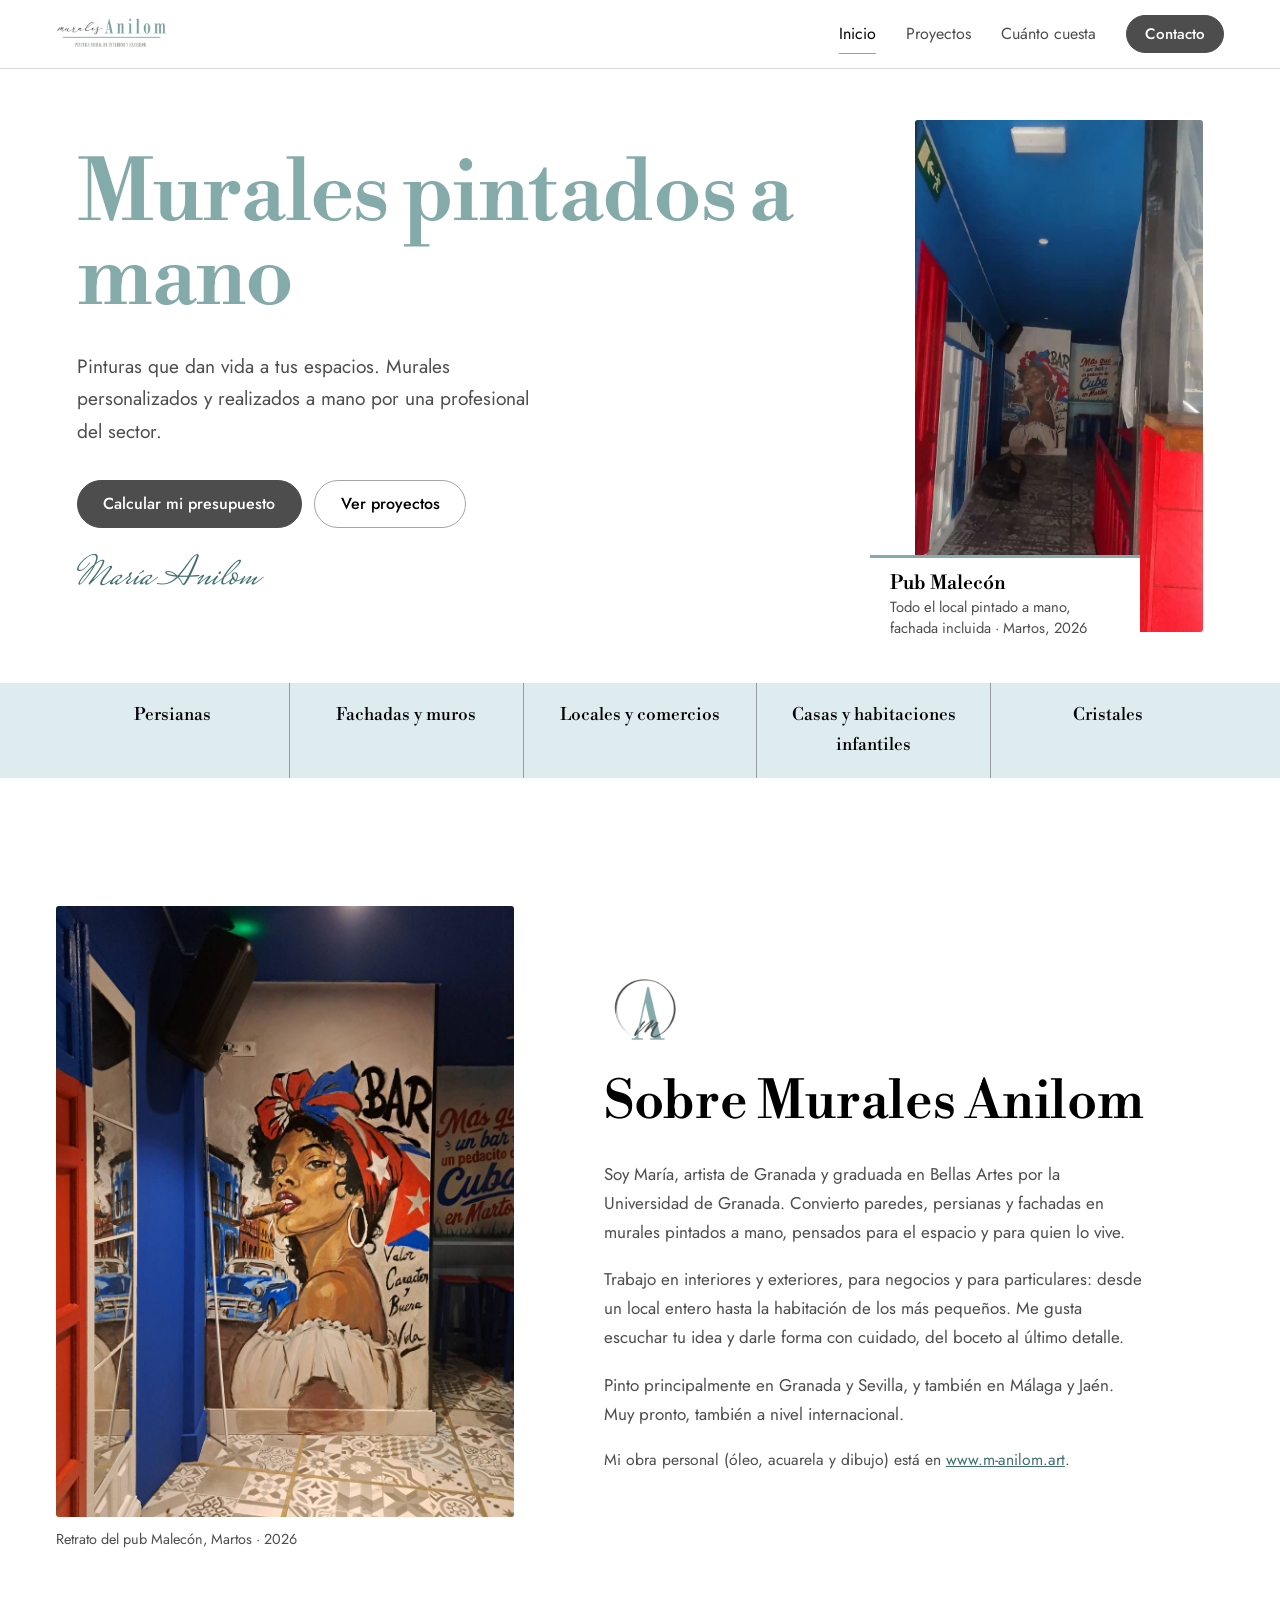
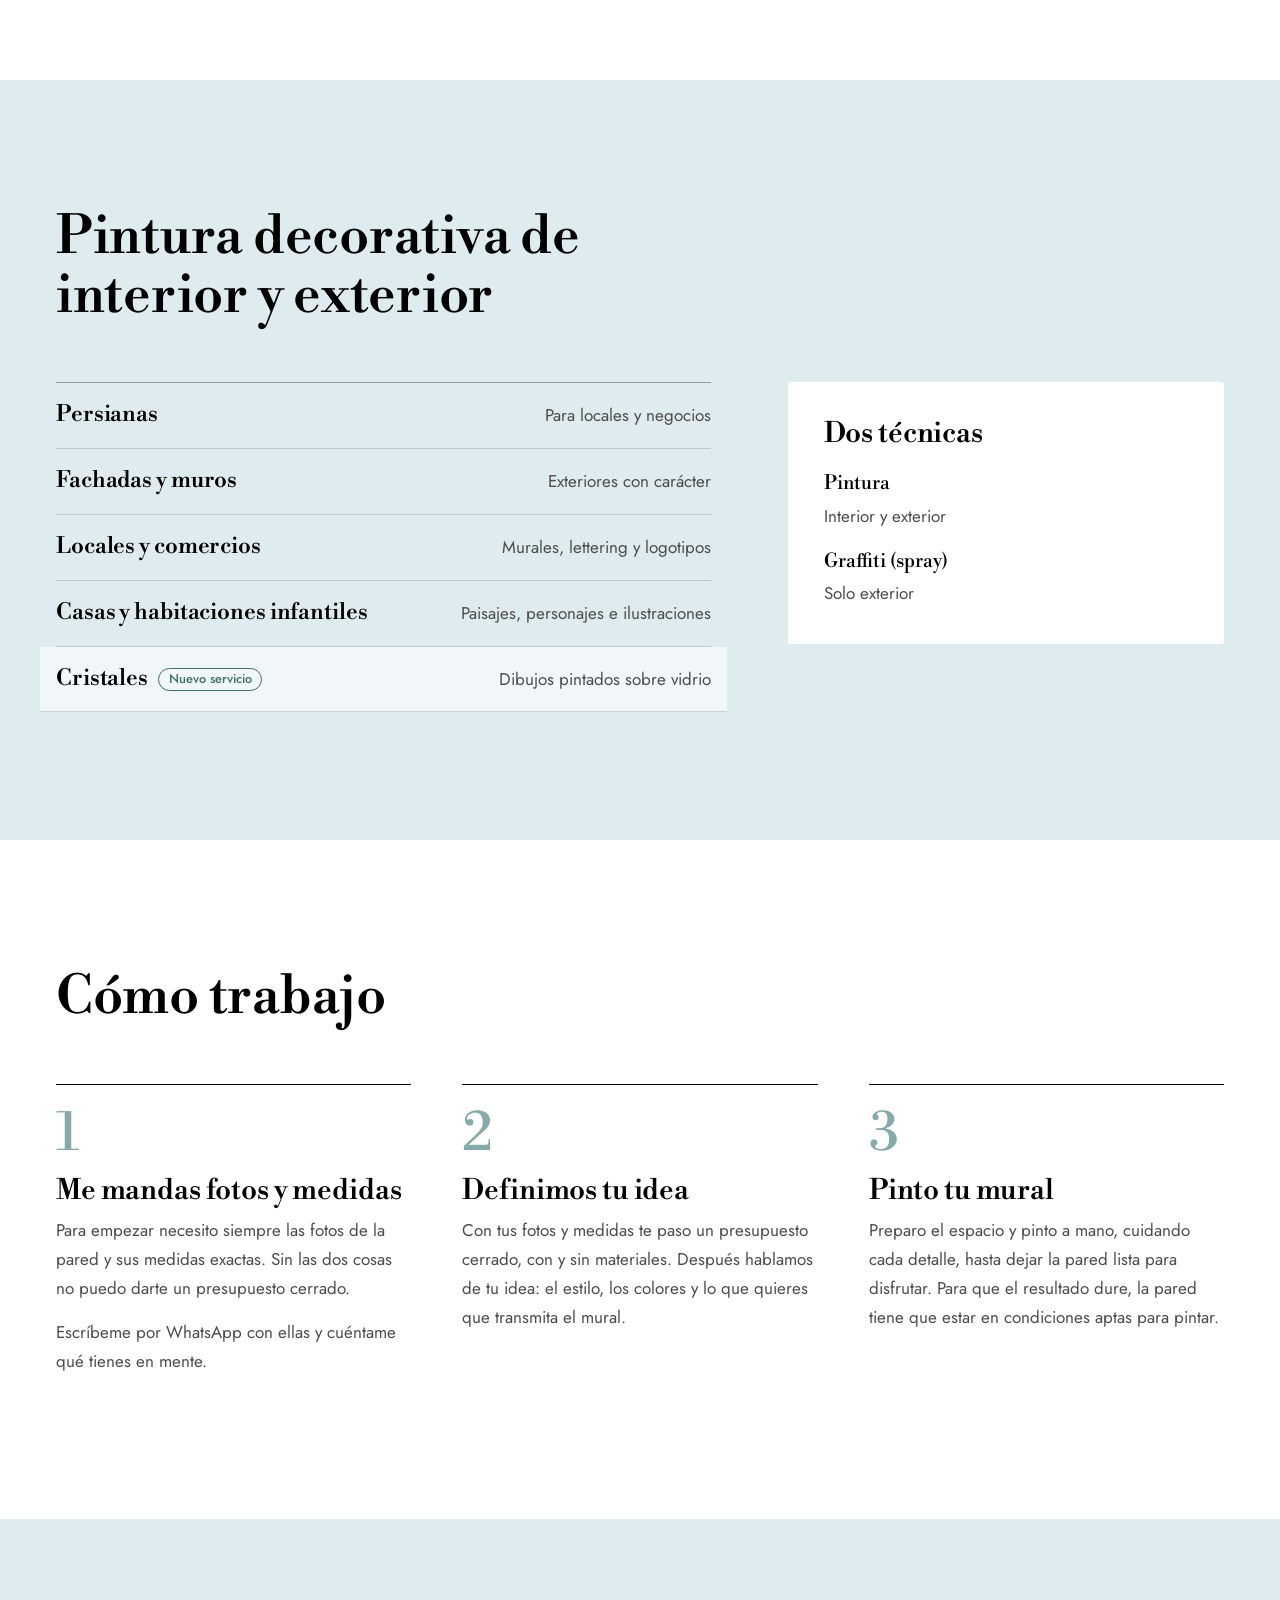
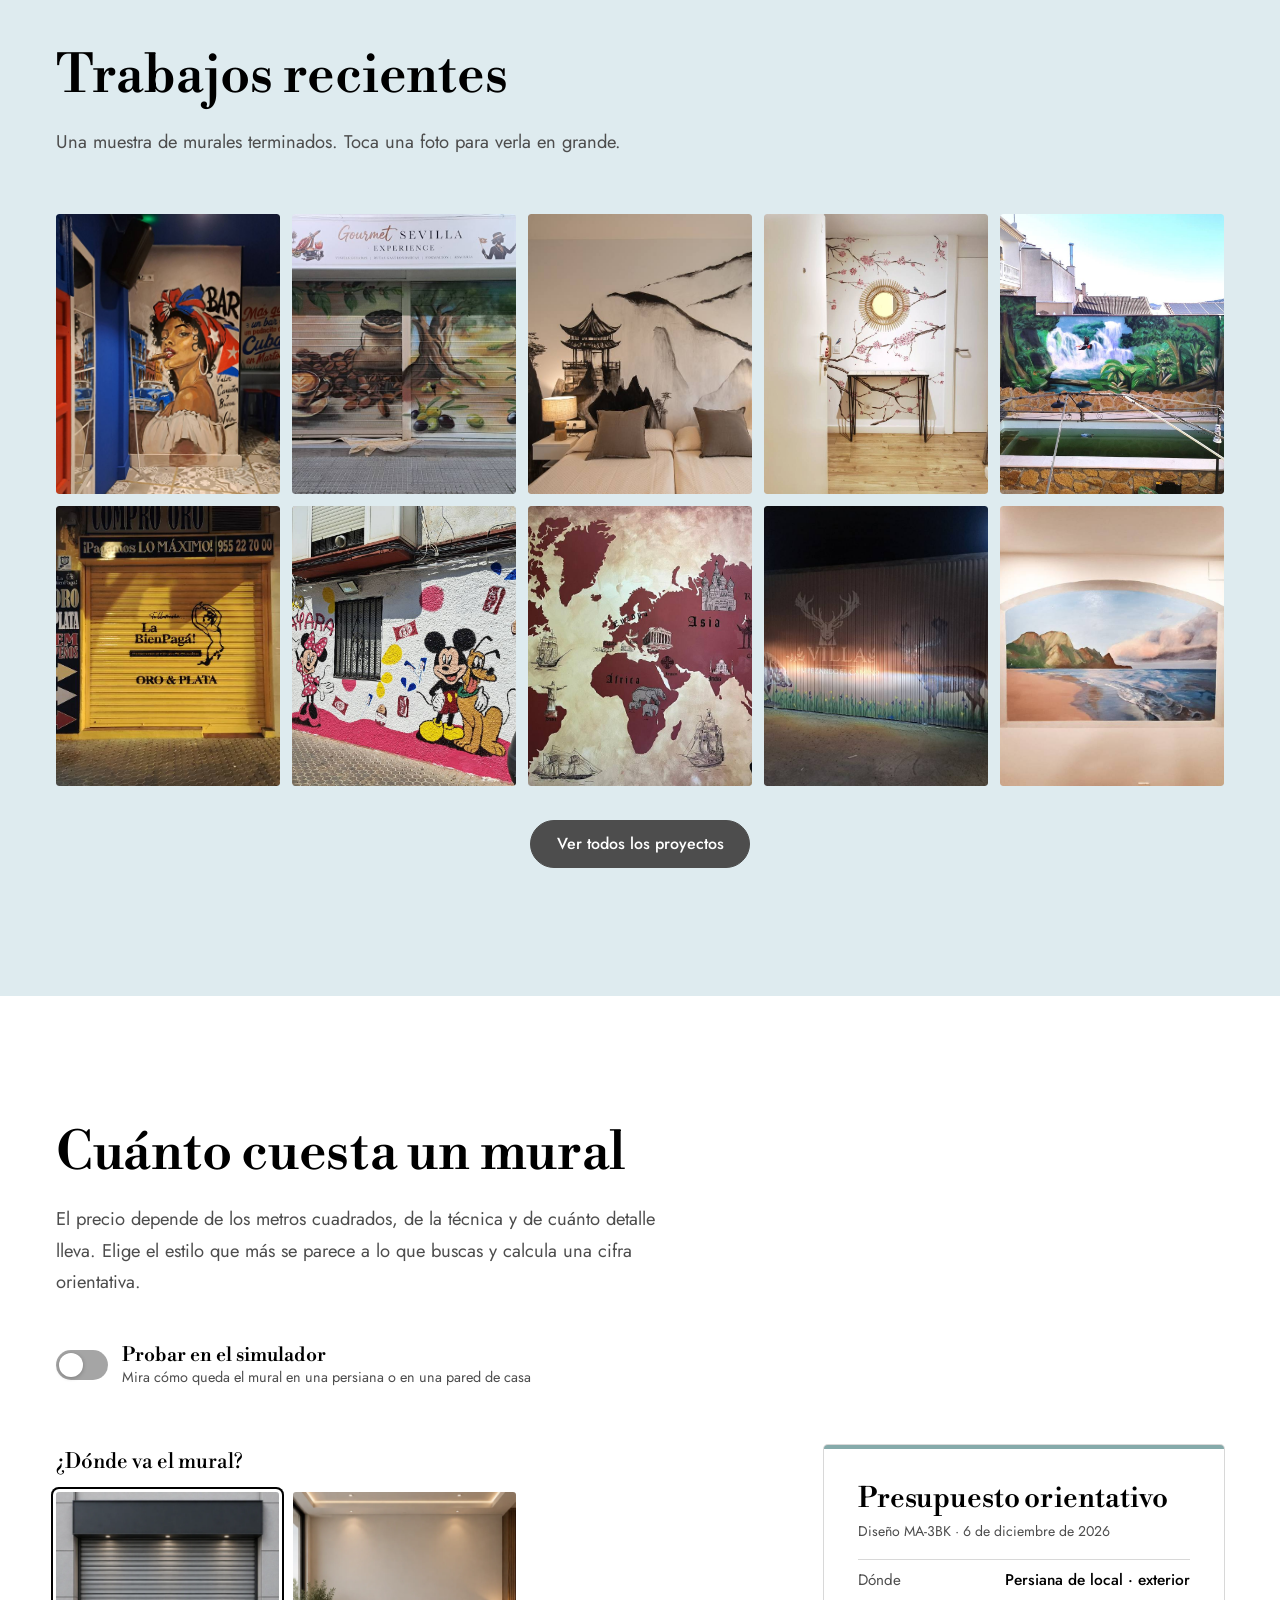
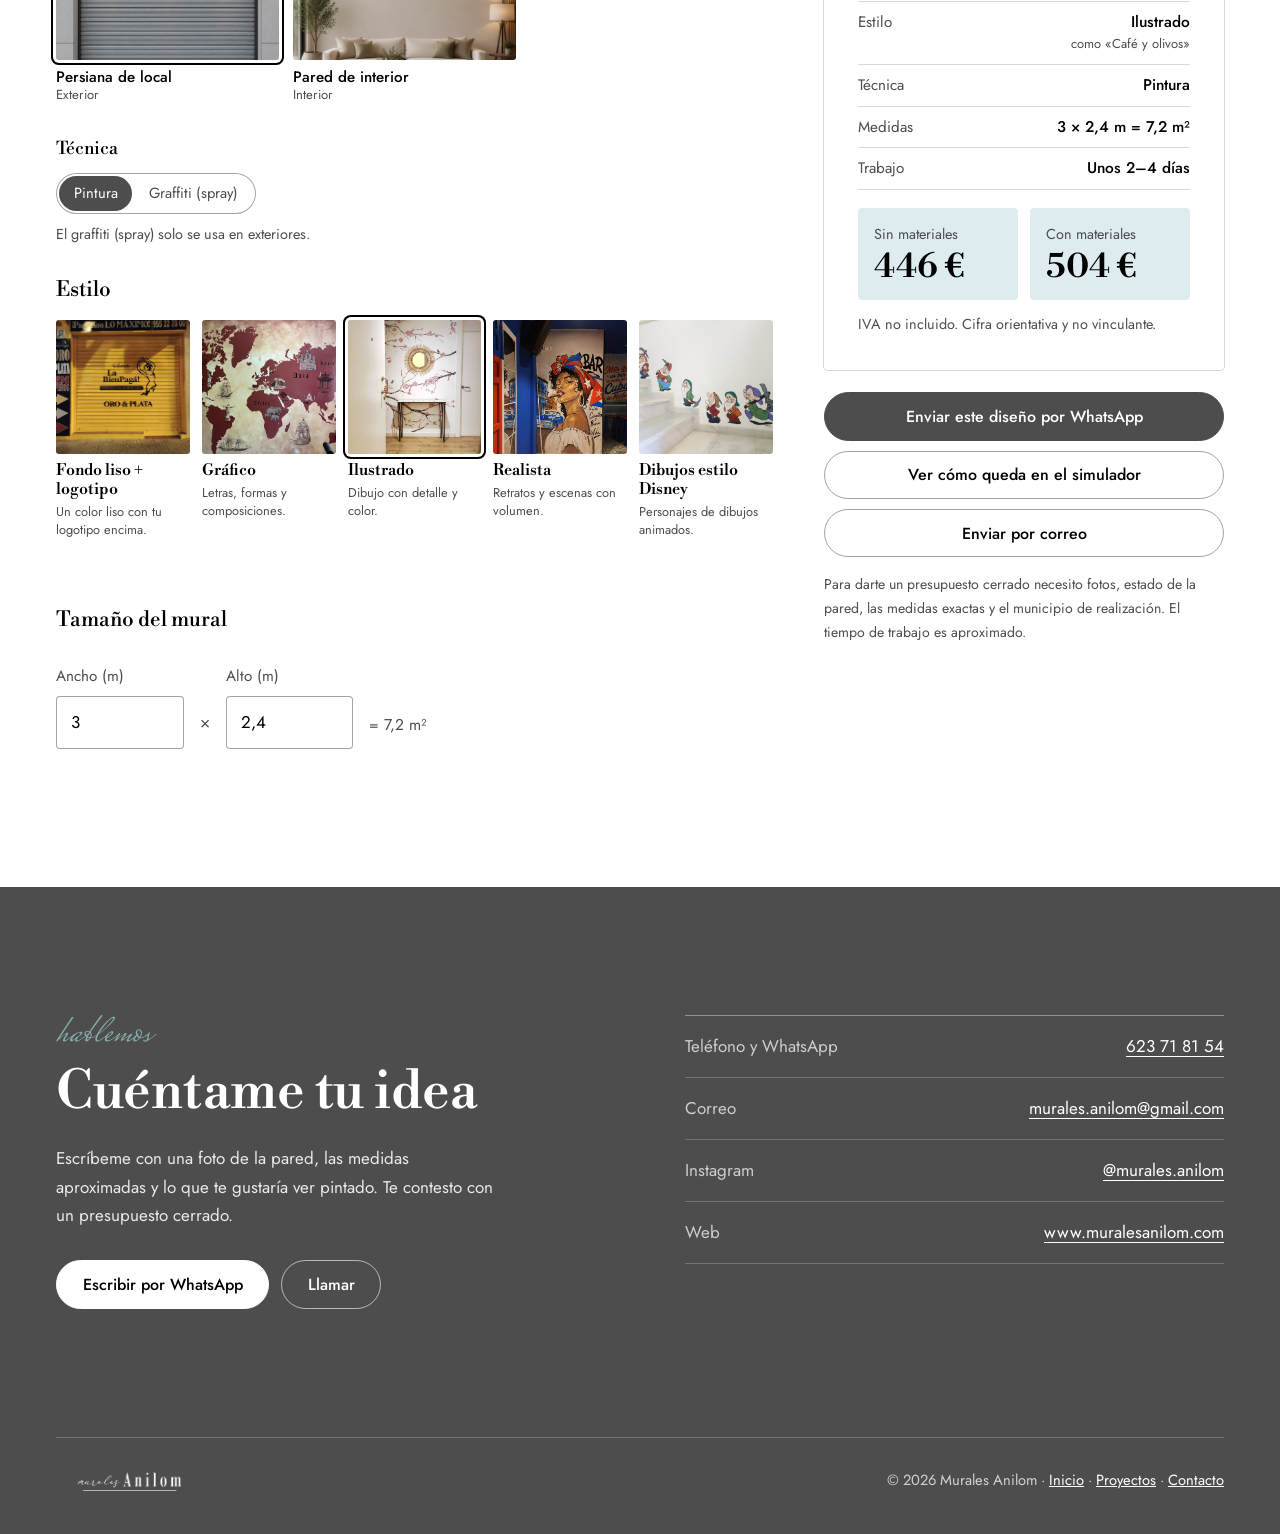
==== commit 7cbc9443: "Simulador" ====
--- a/index.html
+++ b/index.html
@@ -149,45 +149,79 @@
     <div class="section-head">
       <h2>Cuánto cuesta un mural</h2>
       <p class="lead">El precio depende de los metros cuadrados, de la técnica y de cuánto detalle lleva. Elige el estilo que más se parece a lo que buscas y calcula una cifra orientativa.</p>
-    </div>
-    <form class="calc-form" id="calc-form" autocomplete="off" novalidate>
-      <fieldset>
-        <legend>Estilo</legend>
-        <div class="estilos-cuadros" id="estilos"></div>
-        <p class="notice" id="notice" role="status"></p>
-      </fieldset>
-      <div class="calc" id="calculadora">
-        <div>
-          <div class="calc-row">
-            <fieldset>
-              <legend class="small">¿Dónde va?</legend>
-              <div class="seg">
-                <label><input type="radio" name="lugar" value="exterior" checked><span>Exterior</span></label>
-                <label><input type="radio" name="lugar" value="interior"><span>Interior</span></label>
-              </div>
-            </fieldset>
-            <fieldset>
-              <legend class="small">Técnica</legend>
-              <div class="seg">
-                <label><input type="radio" name="tecnica" value="pintura" checked><span>Pintura</span></label>
-                <label><input type="radio" name="tecnica" value="spray"><span>Graffiti (spray)</span></label>
-              </div>
-            </fieldset>
-          </div>
-          <p class="hint" id="hint-tecnica" style="margin:-12px 0 28px"></p>
-          <fieldset>
-            <legend class="small">Medidas aproximadas</legend>
+      <label class="sim-toggle">
+        <input type="checkbox" role="switch" id="sim-modo">
+        <span class="sim-switch" aria-hidden="true"></span>
+        <span class="sim-toggle-txt"><strong>Probar en el simulador</strong><small>Mira cómo queda el mural en una persiana o en una pared de casa</small></span>
+      </label>
+    </div>
+    <div class="sim modo-calc" id="simulador">
+      <div class="sim-vista">
+        <div class="sim-stage" id="sim-stage"></div>
+        <div class="sim-tools" id="sim-tools" role="toolbar" aria-label="Opciones de la vista">
+          <button type="button" class="sim-tool" data-tool="comparar" aria-pressed="false"><svg viewBox="0 0 24 24" aria-hidden="true"><path d="M12 3v18M4 6h5v12H4zM15 6h5v12h-5z" fill="none" stroke="currentColor" stroke-width="1.6"/></svg><span>Antes y después</span></button>
+          <button type="button" class="sim-tool" data-tool="persona" aria-pressed="true"><svg viewBox="0 0 24 24" aria-hidden="true"><circle cx="12" cy="5" r="2.5" fill="none" stroke="currentColor" stroke-width="1.6"/><path d="M8 21v-7H6l1-6h10l1 6h-2v7" fill="none" stroke="currentColor" stroke-width="1.6" stroke-linejoin="round"/></svg><span>Persona</span></button>
+          <button type="button" class="sim-tool" data-tool="imagen"><svg viewBox="0 0 24 24" aria-hidden="true"><path d="M12 4v11m-4-4 4 4 4-4M5 19h14" fill="none" stroke="currentColor" stroke-width="1.6" stroke-linecap="round" stroke-linejoin="round"/></svg><span>Guardar imagen</span></button>
+        </div>
+        <p class="sim-tip">Arrastra el mural para moverlo y tira de la esquina para cambiar su tamaño.</p>
+      </div>
+
+      <form class="sim-panel calc-form" id="sim-form" autocomplete="off" novalidate>
+        <nav class="sim-steps" aria-label="Pasos">
+          <button type="button" data-ir="1"><b>1</b>Dónde</button>
+          <button type="button" data-ir="2"><b>2</b>Estilo</button>
+          <button type="button" data-ir="3"><b>3</b>Tamaño</button>
+          <button type="button" data-ir="4"><b>4</b>Precio</button>
+        </nav>
+
+        <div class="sim-paso" data-paso="1">
+          <fieldset>
+            <legend>¿Dónde va el mural?</legend>
+            <div class="sim-escenas" id="sim-escenas"></div>
+          </fieldset>
+          <div class="sim-nav"><button type="button" class="btn" data-ir="2">Siguiente: el estilo</button></div>
+        </div>
+
+        <div class="sim-paso" data-paso="2" hidden>
+          <fieldset>
+            <legend class="small">Técnica</legend>
+            <div class="seg">
+              <label><input type="radio" name="tecnica" value="pintura" checked><span>Pintura</span></label>
+              <label><input type="radio" name="tecnica" value="spray"><span>Graffiti (spray)</span></label>
+            </div>
+            <p class="hint" id="hint-tecnica"></p>
+          </fieldset>
+          <fieldset>
+            <legend>Estilo</legend>
+            <div class="estilos-cuadros sim-estilos" id="estilos"></div>
+            <p class="notice" id="notice" role="status"></p>
+          </fieldset>
+          <div class="sim-nav"><button type="button" class="btn btn-ghost" data-ir="1">Atrás</button><button type="button" class="btn" data-ir="3">Siguiente: el tamaño</button></div>
+        </div>
+
+        <div class="sim-paso" data-paso="3" hidden>
+          <fieldset>
+            <legend>Tamaño del mural</legend>
+            <div class="sim-rango"><label for="sim-rango-ancho">Ancho</label><input type="range" id="sim-rango-ancho" min="0.5" max="3" step="0.1"></div>
+            <div class="sim-rango"><label for="sim-rango-alto">Alto</label><input type="range" id="sim-rango-alto" min="0.5" max="2.4" step="0.1"></div>
             <div class="medidas">
-              <div class="field"><label for="ancho">Ancho (m)</label><input type="text" id="ancho" name="ancho" inputmode="decimal" value="3"></div>
+              <div class="field"><label for="ancho">Ancho (m)</label><input type="text" id="ancho" name="ancho" inputmode="decimal"></div>
               <span class="times" aria-hidden="true">×</span>
-              <div class="field"><label for="alto">Alto (m)</label><input type="text" id="alto" name="alto" inputmode="decimal" value="2,5"></div>
+              <div class="field"><label for="alto">Alto (m)</label><input type="text" id="alto" name="alto" inputmode="decimal"></div>
               <span class="area-out" id="area-out"></span>
             </div>
-          </fieldset>
-        </div>
-        <aside class="calc-result" id="resultado" aria-live="polite"></aside>
-      </div>
-    </form>
+            <p class="hint"><span id="sim-max"></span> <button type="button" class="sim-link" id="sim-toda">Pintar la pared entera</button></p>
+            <p class="notice" id="sim-aviso-tam" role="status"></p>
+          </fieldset>
+          <div class="sim-nav"><button type="button" class="btn btn-ghost" data-ir="2">Atrás</button><button type="button" class="btn" data-ir="4">Ver mi presupuesto</button></div>
+        </div>
+
+        <div class="sim-paso" data-paso="4" hidden>
+          <div id="resultado" aria-live="polite"></div>
+          <div class="sim-nav"><button type="button" class="btn btn-ghost" data-ir="1">Empezar otro diseño</button></div>
+        </div>
+      </form>
+    </div>
   </div>
 </section>
 <section class="contact-dark">
@@ -226,5 +260,6 @@
 <script src="/assets/config.js"></script>
 <script src="/assets/images.js"></script>
 <script src="/assets/app.js"></script>
+<script src="/assets/simulador.js"></script>
 </body>
 </html>
--- a/assets/styles.css
+++ b/assets/styles.css
@@ -74,16 +74,17 @@
 .section-head p.lead{max-width:56ch;margin-top:20px;font-size:1.15rem}
 
 /* ---------- Portada ---------- */
-.hero-grid{display:grid;grid-template-columns:minmax(0,1fr) auto;min-height:clamp(480px,54vw,860px)}
+.hero-grid{display:grid;grid-template-columns:minmax(0,1fr) auto;align-items:center;min-height:clamp(480px,48vw,760px)}
 .hero-text{display:flex;flex-direction:column;justify-content:center;
   padding:clamp(40px,6vw,80px) clamp(24px,4vw,56px) clamp(40px,6vw,80px) clamp(24px,6vw,128px)}
 .hero-text h1{color:var(--primary);font-size:clamp(3rem,6.6vw,6.2rem);line-height:1;font-weight:600;letter-spacing:-.015em}
 .hero-text .lead{font-size:clamp(1.1rem,1.5vw,1.25rem);max-width:38ch;margin:28px 0 32px}
 .cta-row{display:flex;flex-wrap:wrap;gap:12px}
 .hero-sign{display:block;font-size:2.6rem;margin-top:30px}
-.hero-img{margin:0;position:relative;height:clamp(480px,54vw,860px);aspect-ratio:9/16;background:var(--bg-alt)}
+.hero-img{margin:clamp(24px,3vw,48px) clamp(24px,6vw,128px) clamp(24px,3vw,48px) 0;position:relative;height:clamp(400px,40vw,640px);aspect-ratio:9/16;background:var(--bg-alt);border-radius:3px}
+.hero-img video{border-radius:3px}
 .hero-img img,.hero-img video{position:absolute;inset:0;width:100%;height:100%;object-fit:cover;object-position:50% 28%}
-.hero-card{position:absolute;left:clamp(-56px,-3.5vw,-24px);bottom:clamp(24px,5vw,56px);background:#fff;border-top:3px solid var(--primary);padding:14px 20px 14px;max-width:270px;font-size:.92rem;line-height:1.4}
+.hero-card{position:absolute;left:clamp(-56px,-3.5vw,-24px);bottom:-20px;background:#fff;border-top:3px solid var(--primary);padding:14px 20px 14px;max-width:270px;font-size:.92rem;line-height:1.4}
 .hero-card strong{display:block;font-family:var(--serif);font-weight:500;font-size:1.2rem;color:var(--ink);line-height:1.2;margin-bottom:2px}
 .hero-strip{background:var(--bg-alt)}
 .hero-strip ul{margin:0 auto;padding:0;list-style:none;display:flex;justify-content:space-between;width:min(1180px,100% - clamp(40px,10vw,112px))}
@@ -92,7 +93,7 @@
 @media (max-width:860px){
   .hero-grid{grid-template-columns:1fr;min-height:0}
   .hero-text{padding:48px clamp(20px,5vw,56px) 40px}
-  .hero-img{height:min(78vh,160vw);height:min(78svh,160vw);aspect-ratio:auto}
+  .hero-img{margin:0 clamp(20px,5vw,56px) 40px;height:min(62vh,120vw);height:min(62svh,120vw);aspect-ratio:auto}
   .hero-card{left:16px;bottom:16px}
   .hero-strip ul{flex-wrap:wrap}
   .hero-strip li{flex:1 1 33%;border-left:0;padding:12px 8px;font-size:1rem}
@@ -202,8 +203,6 @@
   .estilos-cuadros{display:flex;overflow-x:auto;scroll-snap-type:x mandatory;gap:12px;padding:6px 6px 12px;margin:0 -6px;-webkit-overflow-scrolling:touch}
   .sq{flex:0 0 46%;scroll-snap-align:start}
 }
-.calc{display:grid;grid-template-columns:minmax(0,1fr) minmax(0,400px);gap:clamp(24px,4vw,56px);align-items:start;margin-top:clamp(28px,4vw,44px)}
-.calc-row{display:flex;flex-wrap:wrap;gap:20px 36px;margin-bottom:28px}
 .seg{display:inline-flex;flex-wrap:wrap;border:1.5px solid var(--line-strong);border-radius:999px;padding:2px;gap:2px;background:var(--panel)}
 .seg label{position:relative}
 .seg input{position:absolute;inset:0;opacity:0;margin:0;cursor:pointer}
@@ -221,20 +220,139 @@
 .field textarea{min-height:130px;resize:vertical}
 .times{padding-bottom:.7em}
 .area-out{padding-bottom:.65em;font-size:.98rem}
-.calc-result{background:var(--panel);border-radius:4px;padding:clamp(22px,3vw,34px);position:sticky;top:calc(env(safe-area-inset-top,0px) + 92px);border-top:4px solid var(--primary);box-shadow:0 0 0 1px var(--line)}
-.calc-result h3{margin-bottom:6px}
-.calc-result .sub{margin:0 0 4px;font-size:.98rem}
-.totales{display:grid;grid-template-columns:1fr 1fr;gap:12px;margin:18px 0 6px}
-.totales div{background:var(--bg-alt);border-radius:4px;padding:14px 16px;display:flex;flex-direction:column;gap:2px}
-.totales span{font-size:.9rem}
-.totales strong{font-family:var(--serif);font-weight:500;font-size:clamp(1.6rem,3vw,2.1rem);line-height:1.1;color:var(--ink)}
 .iva{font-size:.9rem;margin:6px 0 16px}
 .avisos{margin:0 0 20px;padding:0 0 0 1.1em;font-size:.93rem}
 .avisos li{margin-bottom:6px}
 .res-actions{display:grid;gap:10px}
 .fine{font-size:.88rem;margin:16px 0 0}
 .error{color:var(--ink);font-weight:500}
-@media (max-width:960px){.calc{grid-template-columns:1fr}.calc-result{position:static}}
+/* ---------- Simulador ---------- */
+.sim{display:grid;grid-template-columns:minmax(0,1.4fr) minmax(0,1fr);gap:clamp(24px,4vw,56px);align-items:start}
+.sim-vista{position:sticky;top:calc(env(safe-area-inset-top,0px) + 92px)}
+.sim-stage{position:relative;width:100%;max-width:calc((100vh - 250px) * var(--ar,1));max-width:calc((100svh - 250px) * var(--ar,1));margin:0 auto;overflow:hidden;border-radius:4px;background:var(--bg-alt);box-shadow:0 0 0 1px var(--line);container-type:inline-size;user-select:none;-webkit-user-select:none}
+.sim [hidden]{display:none!important}
+.sim-l{position:absolute;inset:0;pointer-events:none}
+.sim-l>svg{position:absolute;inset:0;width:100%;height:100%;display:block}
+/* fondo de la escena: la persiana se monta en 9 trozos para que pueda crecer con el mural */
+.sim-fondo,.sim-tex{background:center/100% 100% no-repeat;border:0 solid transparent;border-image-slice:214 112 174 113 fill;border-image-repeat:round stretch}
+.sim-mural{position:absolute;overflow:hidden;isolation:isolate}
+.sim-mural img{position:absolute;inset:0;width:100%;height:100%;object-fit:cover}
+.sim-boceto{filter:grayscale(1) contrast(1.6) brightness(1.25);opacity:.6}
+.sim-color.pintando{-webkit-mask-image:linear-gradient(100deg,#000 40%,rgba(0,0,0,.35) 48%,transparent 56%);mask-image:linear-gradient(100deg,#000 40%,rgba(0,0,0,.35) 48%,transparent 56%);-webkit-mask-size:300% 100%;mask-size:300% 100%;animation:sim-pintar 1.8s cubic-bezier(.5,0,.4,1) both}
+@keyframes sim-pintar{from{-webkit-mask-position:100% 0;mask-position:100% 0}to{-webkit-mask-position:0 0;mask-position:0 0}}
+.sim-tex{position:absolute;mix-blend-mode:multiply}
+.sim-persona{position:absolute;z-index:1;aspect-ratio:208/640;opacity:.88;pointer-events:none}
+.sim-persona img{width:100%;height:100%;display:block}
+.sim-persona span{position:absolute;right:100%;top:0;margin-right:4px;font:500 clamp(10px,1.7cqw,13px)/1.3 var(--sans);white-space:nowrap;background:rgba(255,255,255,.88);color:var(--ink);padding:1px 6px;border-radius:2px}
+.sim-guia{position:absolute;z-index:3;outline:1.5px dashed rgba(255,255,255,.95);box-shadow:0 0 0 1px rgba(0,0,0,.35);cursor:grab;touch-action:none;transition:opacity .3s}
+.sim-guia.activa{cursor:grabbing}
+.sim-guia:focus-visible{outline:2px solid #fff;box-shadow:0 0 0 4px var(--accent-deep)}
+.sim-cota{position:absolute;font:500 clamp(11px,1.8cqw,14px)/1 var(--sans);color:#fff;background:rgba(0,0,0,.62);padding:4px 8px;border-radius:999px;white-space:nowrap;pointer-events:none}
+.sim-cota-w{left:50%;top:8px;transform:translateX(-50%)}
+.sim-cota-w::before{content:"↔ "}
+.sim-cota-h{left:8px;top:50%;transform:translateY(-50%)}
+.sim-cota-h::before{content:"↕ "}
+.sim-asa{position:absolute;right:-12px;bottom:-12px;width:24px;height:24px;border-radius:50%;background:#fff;box-shadow:0 0 0 2px var(--ink),0 2px 8px rgba(0,0,0,.3);cursor:nwse-resize}
+.sim-asa::before{content:"";position:absolute;inset:-10px}
+.comparando .sim-guia{opacity:0;pointer-events:none}
+.sim-corte{position:absolute;inset:0;z-index:4;display:none}
+.comparando .sim-corte{display:block}
+.sim-corte input{position:absolute;inset:0;width:100%;height:100%;margin:0;opacity:0;cursor:ew-resize}
+.sim-corte::after{content:"";position:absolute;top:0;bottom:0;left:var(--corte,50%);width:3px;margin-left:-1.5px;background:#fff;box-shadow:0 0 0 1px rgba(0,0,0,.3);pointer-events:none}
+.sim-corte::before{content:"⇆";position:absolute;z-index:1;top:50%;left:var(--corte,50%);width:40px;height:40px;margin:-20px 0 0 -20px;display:grid;place-items:center;border-radius:50%;background:#fff;color:var(--ink);font-size:20px;box-shadow:0 2px 10px rgba(0,0,0,.3);pointer-events:none}
+.sim-corte:focus-within::before{box-shadow:0 0 0 3px var(--accent-deep)}
+.sim-corte b{position:absolute;top:10px;font:500 .8rem/1 var(--sans);background:rgba(0,0,0,.6);color:#fff;padding:5px 10px;border-radius:999px;pointer-events:none}
+.sim-corte b:first-of-type{left:10px}
+.sim-corte b:last-of-type{right:10px}
+.sim-chip{position:absolute;right:10px;bottom:10px;z-index:4;border:0;border-radius:999px;background:#fff;color:var(--ink);font:600 clamp(.85rem,2.2cqw,1.05rem)/1 var(--sans);padding:.65em 1.05em;box-shadow:0 4px 14px rgba(0,0,0,.2);cursor:pointer}
+.sim-chip small,.sim-chip span{font-weight:400;color:var(--text)}
+.sim-tools{display:flex;flex-wrap:wrap;gap:8px;justify-content:center;margin-top:14px}
+.sim-tool{display:inline-flex;align-items:center;gap:6px;font:500 .88rem/1 var(--sans);color:var(--ink);background:var(--panel);border:1.5px solid var(--line-strong);border-radius:999px;padding:.55em .95em;cursor:pointer;transition:background-color .2s,color .2s,border-color .2s}
+.sim-tool svg{width:17px;height:17px;flex:none}
+.sim-tool:hover{border-color:var(--ink)}
+.sim-tool[aria-pressed=true]{background:var(--btn-bg);border-color:var(--btn-bg);color:#fff}
+.sim-tool:disabled{opacity:.5;cursor:progress}
+.sim-tip{text-align:center;font-size:.88rem;margin:10px 0 0}
+.sim-panel{background:var(--panel);border-radius:4px;box-shadow:0 0 0 1px var(--line);padding:clamp(18px,2.6vw,30px)}
+.sim-steps{display:grid;grid-template-columns:repeat(4,minmax(0,1fr));gap:6px;margin:0 0 26px}
+.sim-steps button{display:flex;flex-direction:column;align-items:center;gap:6px;background:none;border:0;border-bottom:3px solid var(--line);padding:0 0 10px;font:500 .88rem/1.1 var(--sans);color:var(--text);cursor:pointer}
+.sim-steps b{display:grid;place-items:center;width:30px;height:30px;border-radius:50%;border:1.5px solid var(--line-strong);font-weight:500;transition:background-color .2s,color .2s}
+.sim-steps .hecho{border-bottom-color:var(--primary)}
+.sim-steps .hecho b{background:var(--primary);border-color:var(--primary);color:#fff}
+.sim-steps .actual{color:var(--ink);border-bottom-color:var(--ink)}
+.sim-steps .actual b{background:var(--ink);border-color:var(--ink);color:#fff}
+.calc-form .sim-paso>*+*{margin-top:28px}
+.sim-nav{display:flex;justify-content:space-between;flex-wrap:wrap;gap:10px}
+.sim-nav .btn:only-child{margin-left:auto}
+.sim-escenas{display:grid;grid-template-columns:repeat(2,minmax(0,1fr));gap:14px}
+.sim-escena{position:relative;display:flex;flex-direction:column;cursor:pointer}
+.sim-escena input{position:absolute;inset:0;margin:0;opacity:0;cursor:pointer}
+.se-img{display:grid;place-items:center;aspect-ratio:4/3;border-radius:3px;overflow:hidden;background:var(--bg-alt);color:var(--accent-deep);transition:box-shadow .15s}
+.se-img>img,.se-img>svg{width:100%;height:100%;object-fit:cover;display:block}
+.sim-escena strong{font:500 .95rem/1.2 var(--sans);color:var(--ink);margin-top:8px}
+.sim-escena small{font-size:.82rem;line-height:1.3}
+.sim-escena input:checked+.se-img{box-shadow:0 0 0 3px var(--bg),0 0 0 5px var(--ink)}
+.sim-escena input:focus-visible+.se-img{outline:2px solid var(--accent-deep);outline-offset:4px}
+.sim-estilos{grid-template-columns:repeat(3,minmax(0,1fr));gap:12px}
+.sim-estilos .sq strong{font-size:.98rem;margin-top:8px}
+.sim-estilos .sq small{font-size:.8rem}
+.sim-rango{display:grid;grid-template-columns:4.5em minmax(0,1fr);align-items:center;gap:12px;margin-bottom:10px}
+.sim-rango input{width:100%;accent-color:var(--btn-bg)}
+.sim-paso .medidas{margin-top:14px}
+.sim-link{background:none;border:0;padding:0;font:inherit;color:var(--accent-deep);text-decoration:underline;cursor:pointer}
+/* Presupuesto: en la calculadora va en una tarjeta como las de contacto; en el simulador, dentro del panel */
+.ticket{font-size:.97rem;margin-bottom:22px;animation:ticket .5s ease-out both}
+@keyframes ticket{from{opacity:0;transform:translateY(-10px)}}
+.t-head{padding-bottom:14px;border-bottom:1px solid var(--line)}
+.t-head h3{margin-bottom:4px}
+.t-head small{font-size:.88rem}
+.ticket dl{margin:0 0 18px}
+.ticket dl div{display:flex;justify-content:space-between;gap:16px;padding:10px 0;border-bottom:1px solid var(--line);line-height:1.35}
+.ticket dt{font-size:.95rem}
+.ticket dd{margin:0;text-align:right;color:var(--ink);font-weight:500}
+.ticket dd small{font-weight:400;color:var(--text)}
+.t-tot{display:grid;grid-template-columns:1fr 1fr;gap:12px}
+.t-tot div{background:var(--bg-alt);border-radius:4px;padding:14px 16px;display:flex;flex-direction:column;gap:2px}
+.t-tot span{font-size:.9rem}
+.t-tot strong{font-family:var(--serif);font-weight:500;font-size:clamp(1.6rem,3vw,2.1rem);line-height:1.1;color:var(--ink)}
+.ticket .iva{margin:12px 0 0}
+.ticket .avisos{margin:14px 0 0}
+/* Interruptor calculadora / simulador */
+.sim-toggle{display:inline-flex;align-items:center;gap:14px;margin-top:26px;cursor:pointer;position:relative}
+.sim-toggle input{position:absolute;opacity:0;width:1px;height:1px}
+.sim-switch{flex:none;position:relative;width:52px;height:30px;border-radius:999px;background:var(--line-strong);transition:background-color .2s}
+.sim-switch::after{content:"";position:absolute;top:3px;left:3px;width:24px;height:24px;border-radius:50%;background:#fff;box-shadow:0 1px 4px rgba(0,0,0,.25);transition:transform .2s}
+.sim-toggle input:checked+.sim-switch{background:var(--primary)}
+.sim-toggle input:checked+.sim-switch::after{transform:translateX(22px)}
+.sim-toggle input:focus-visible+.sim-switch{outline:2px solid var(--accent-deep);outline-offset:3px}
+.sim-toggle-txt{display:flex;flex-direction:column;line-height:1.3}
+.sim-toggle-txt strong{font-family:var(--serif);font-weight:500;font-size:1.2rem;color:var(--ink)}
+.sim-toggle-txt small{font-size:.9rem}
+/* Modo calculadora: sin vista, todo el formulario a la vista y el presupuesto al lado */
+.modo-calc{grid-template-columns:minmax(0,1fr)}
+.modo-calc .sim-vista,.modo-calc .sim-steps,.modo-calc .sim-nav,.modo-calc .sim-rango,.modo-calc #sim-max,.modo-calc #sim-toda,.modo-calc #sim-aviso-tam{display:none!important}
+.modo-calc .sim-panel{background:none;box-shadow:none;padding:0;display:grid;grid-template-columns:minmax(0,1fr) minmax(0,400px);gap:0 clamp(24px,4vw,56px);align-items:start}
+.modo-calc .sim-paso{grid-column:1}
+.modo-calc .sim-paso+.sim-paso{margin-top:32px}
+.modo-calc .sim-paso[data-paso="4"]{grid-column:2;grid-row:1 / span 3;margin-top:0;position:sticky;top:calc(env(safe-area-inset-top,0px) + 92px)}
+.modo-calc .sim-estilos{grid-template-columns:repeat(5,minmax(0,1fr))}
+.modo-calc .sim-escenas{max-width:460px}
+.modo-calc .ticket{background:var(--panel);padding:clamp(22px,3vw,34px);border-radius:4px;border-top:4px solid var(--primary);box-shadow:0 0 0 1px var(--line)}
+@media (max-width:960px){
+  .modo-calc .sim-panel{grid-template-columns:minmax(0,1fr)}
+  .modo-calc .sim-paso[data-paso="4"]{grid-column:1;grid-row:auto;position:static;margin-top:32px}
+}
+.sr{position:absolute;width:1px;height:1px;overflow:hidden;clip:rect(0 0 0 0);white-space:nowrap}
+@media (max-width:960px){
+  .sim{grid-template-columns:minmax(0,1fr);gap:20px}
+  .sim-vista{top:calc(env(safe-area-inset-top,0px) + 66px);z-index:10;background:var(--bg);padding:8px 0 10px;margin:-8px 0 0}
+  .sim-stage{max-width:calc(42vh * var(--ar,1));max-width:calc(42svh * var(--ar,1))}
+  .sim-tools{flex-wrap:nowrap;justify-content:flex-start;overflow-x:auto;margin:10px -20px 0;padding:0 20px 2px;scrollbar-width:none}
+  .sim-tools::-webkit-scrollbar{display:none}
+  .sim-tool{flex:none}
+  .sim-tip{display:none}
+}
+@media (prefers-reduced-motion:reduce){.ticket{animation:none}.sim-switch,.sim-switch::after{transition:none}}
 
 /* ---------- Contacto (página) ---------- */
 .contact-page{display:grid;grid-template-columns:minmax(0,1fr) minmax(0,1fr);gap:clamp(32px,7vw,110px);align-items:start}
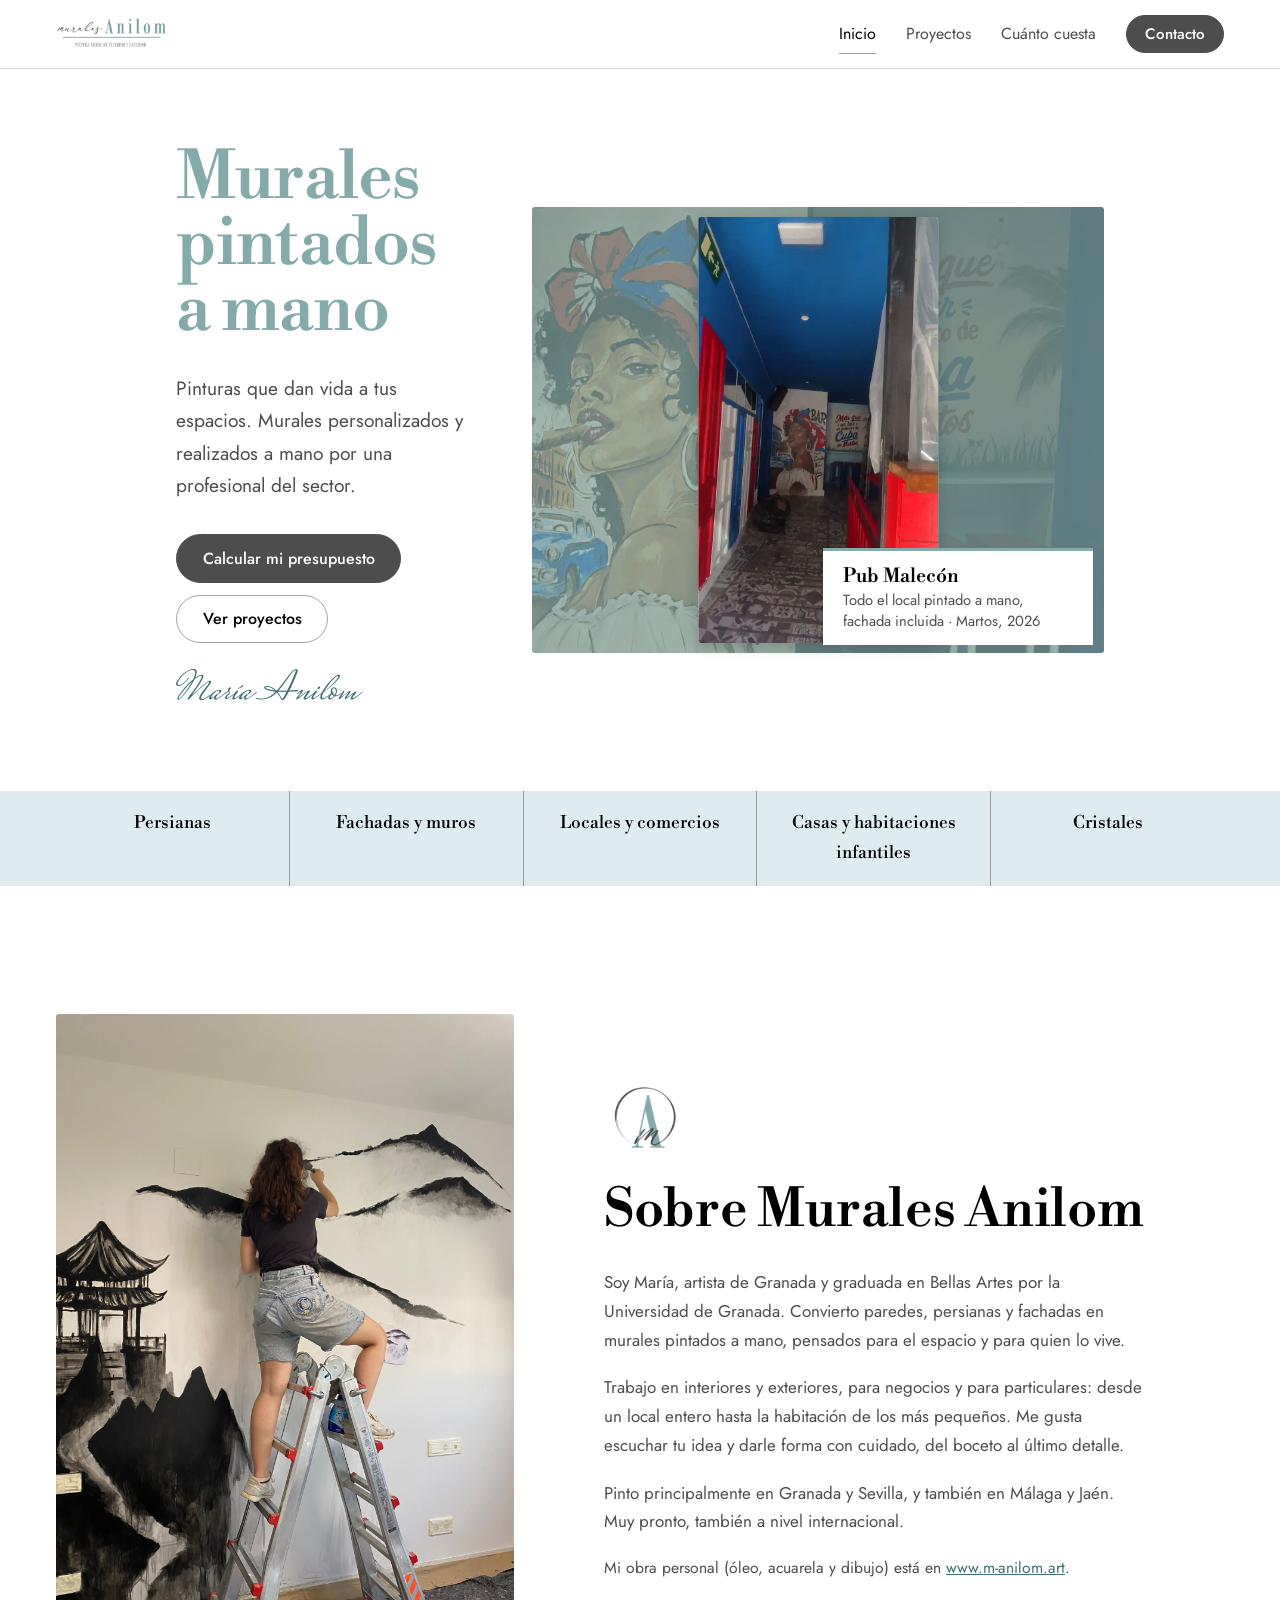
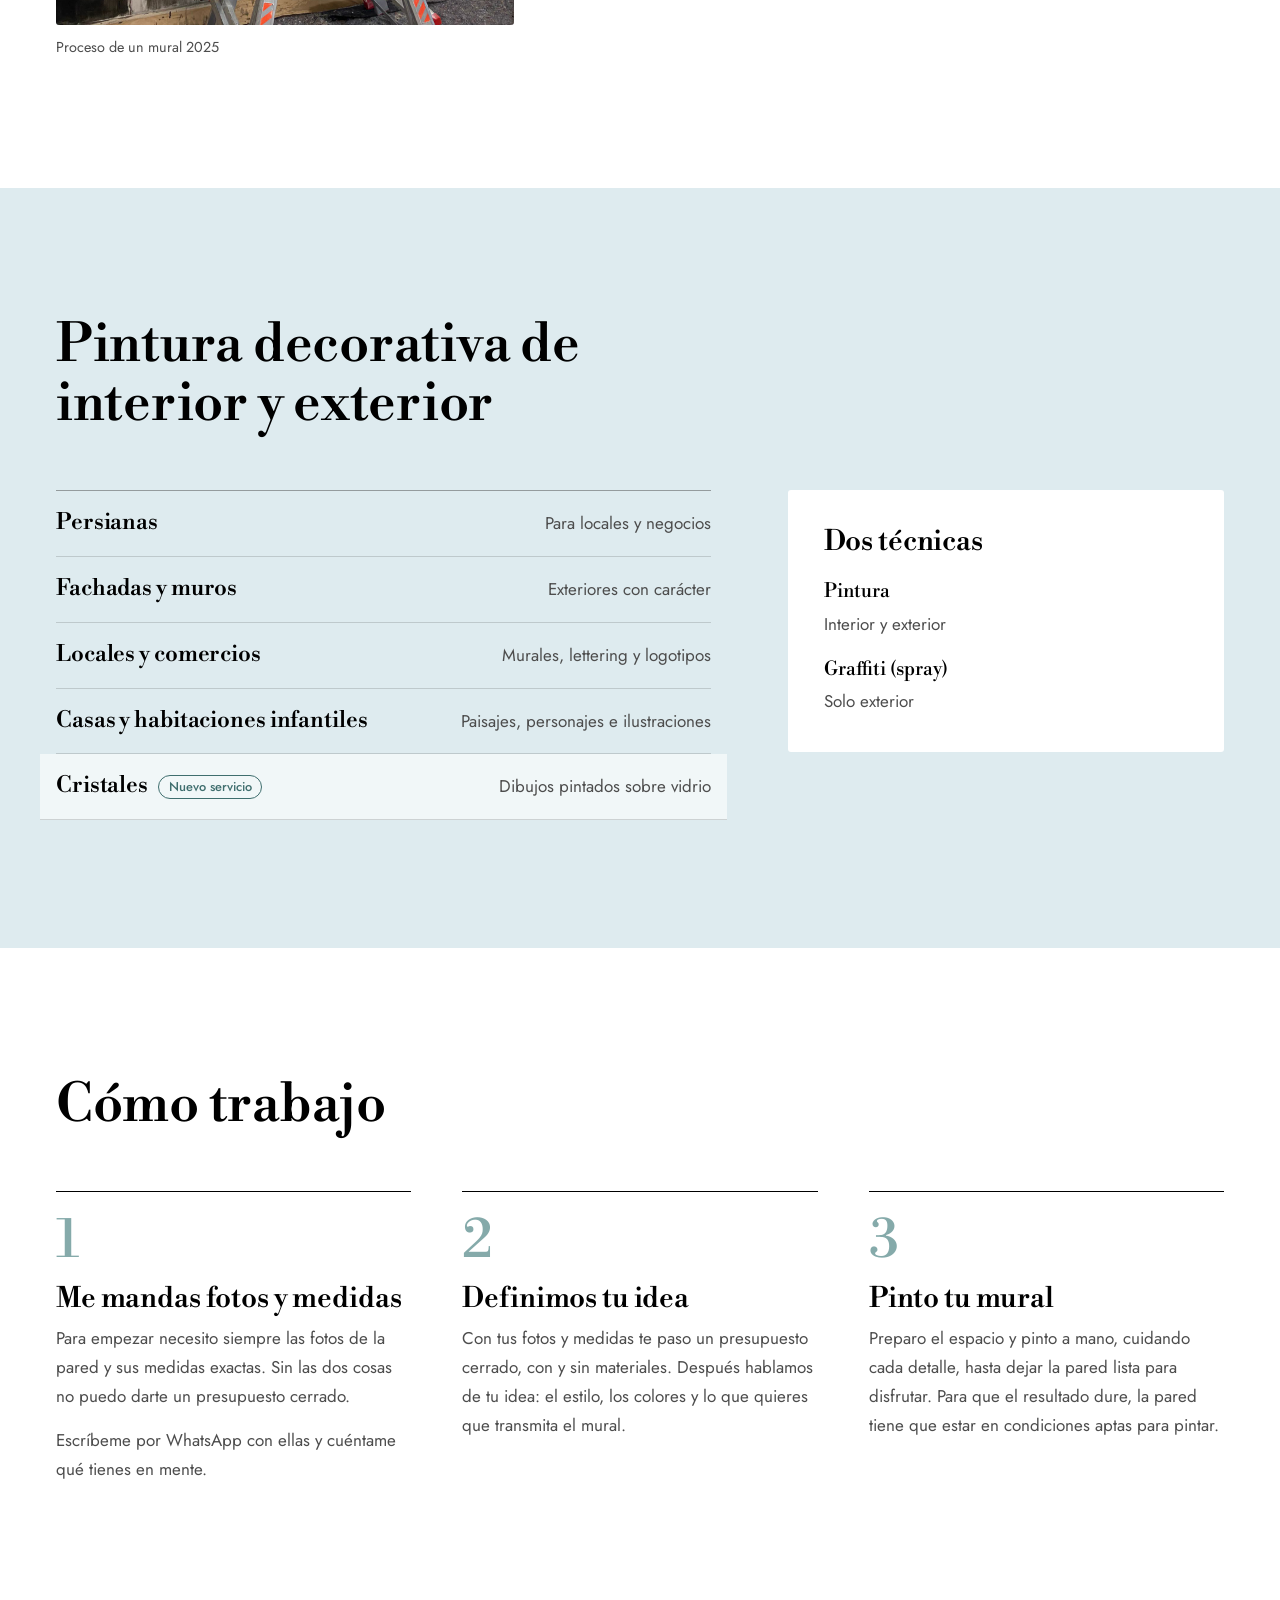
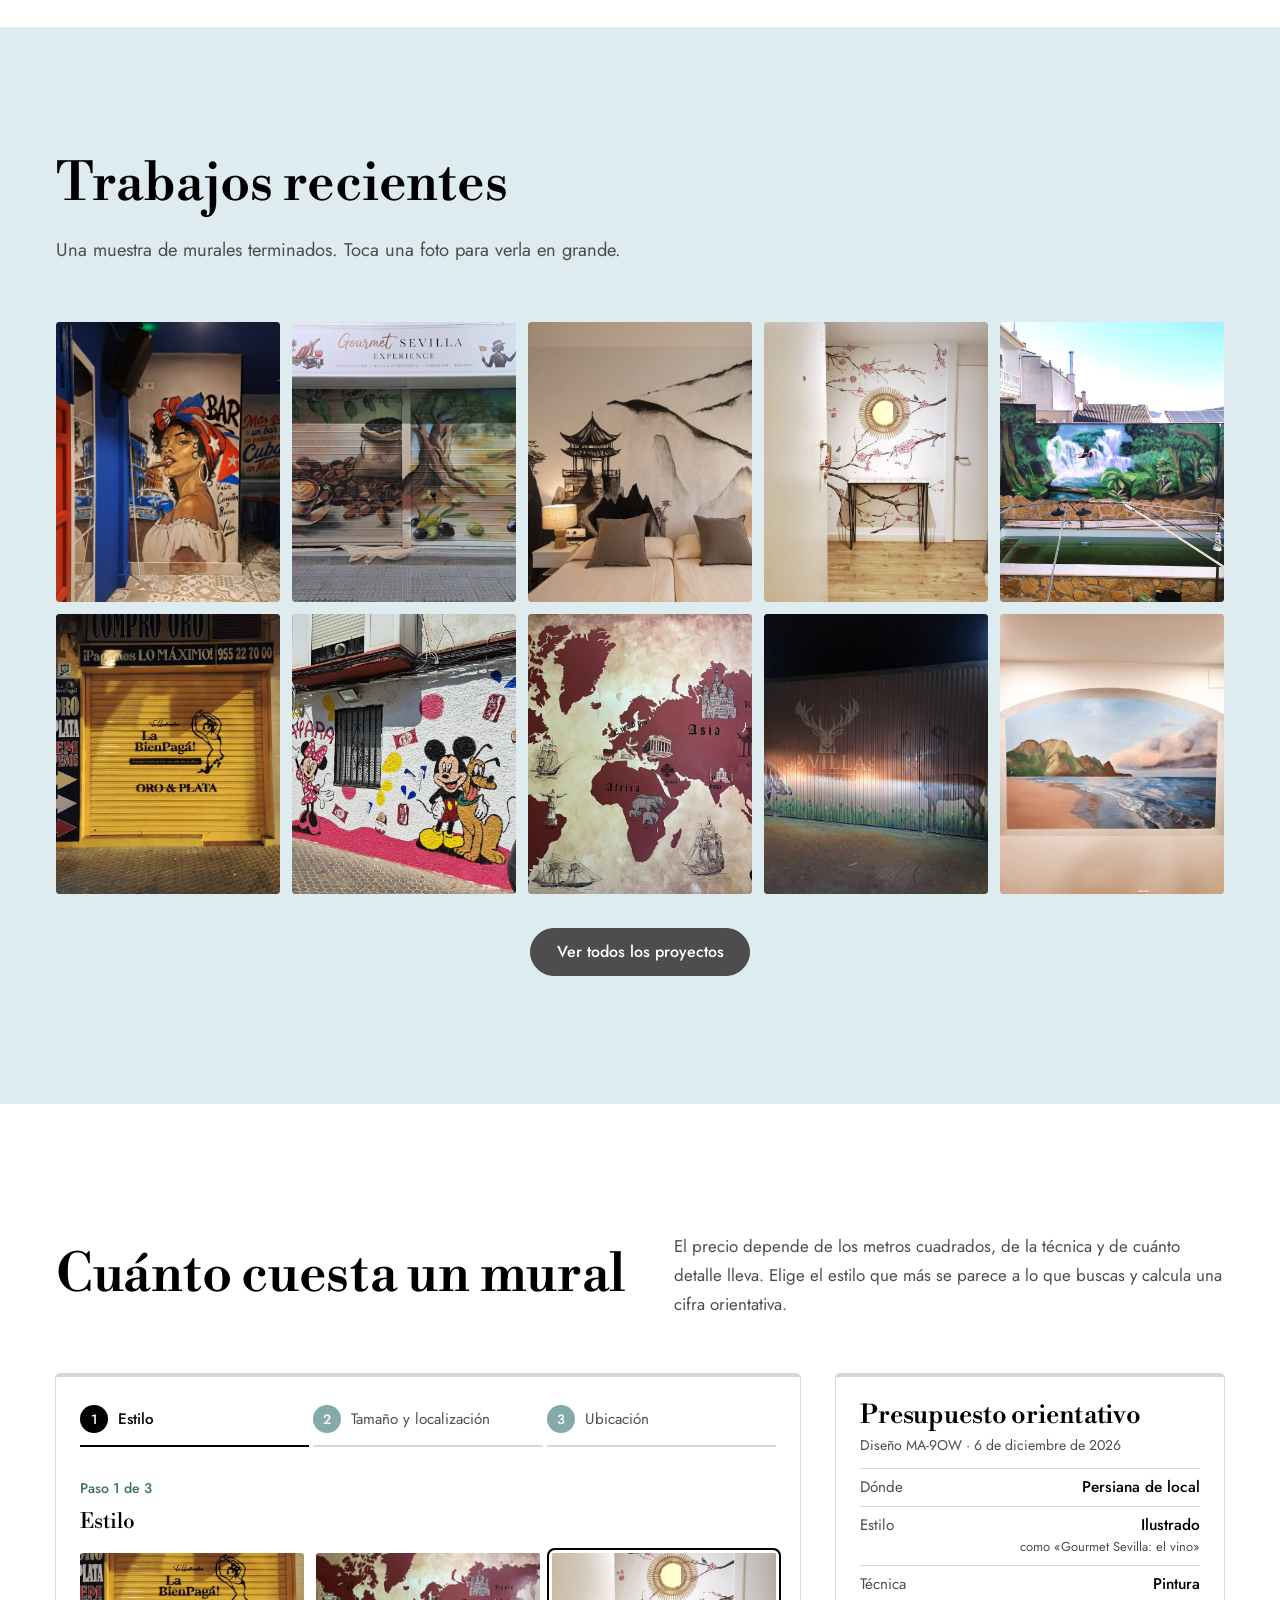
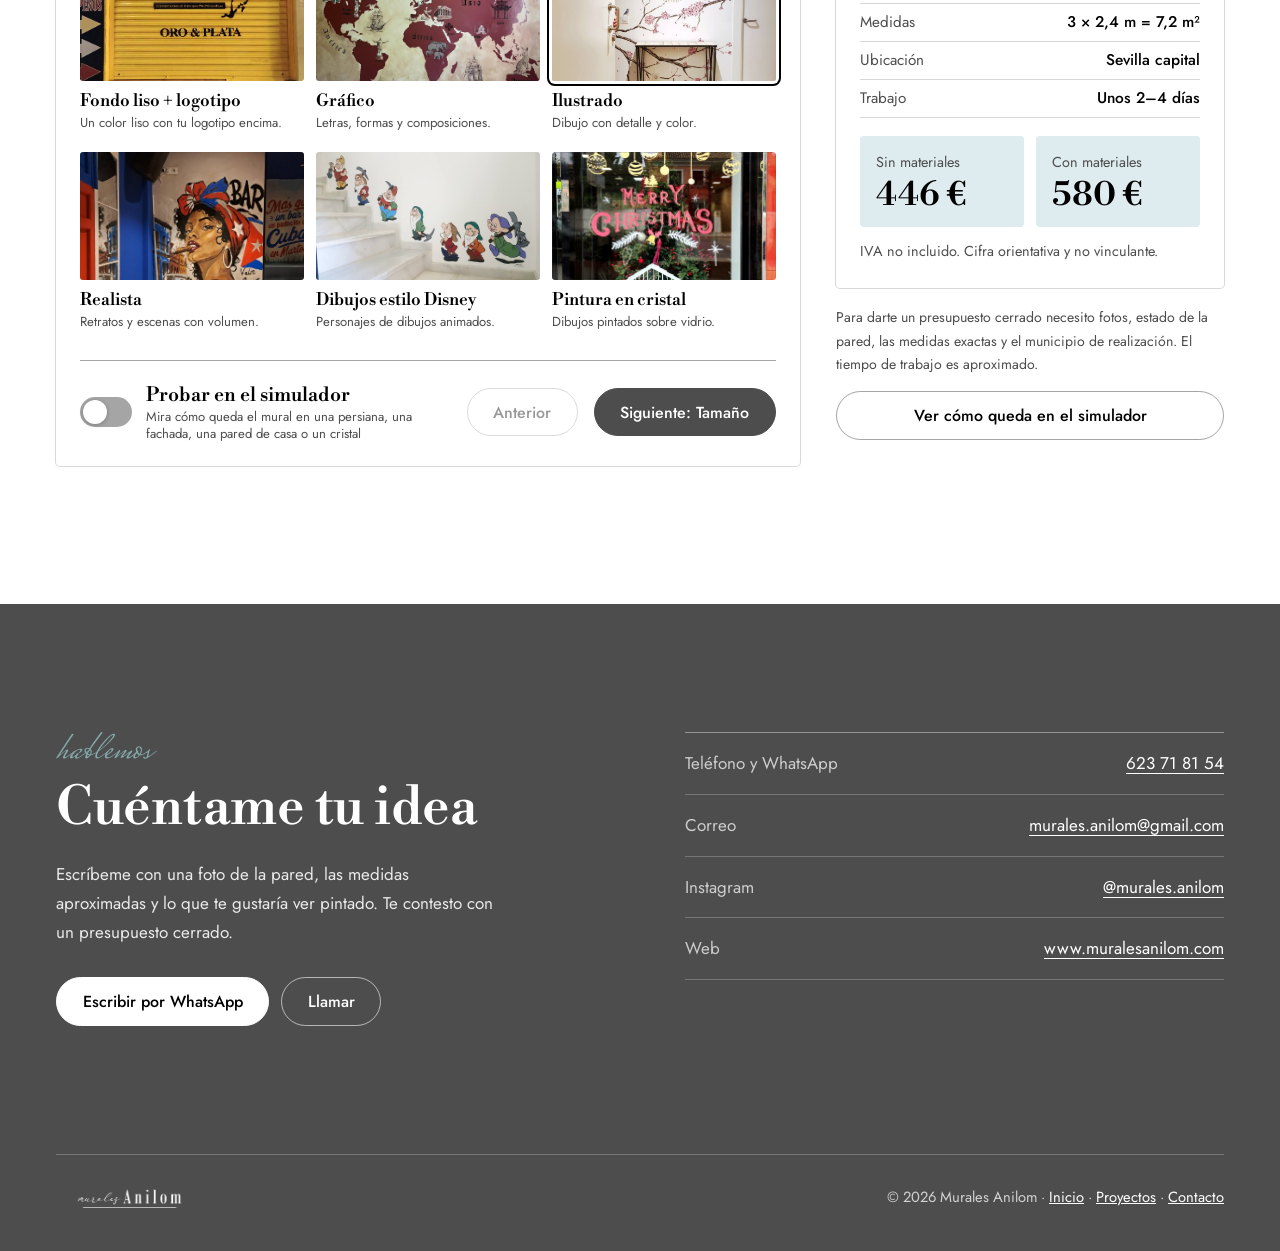
==== commit 677cff6e: "Visual refactor" ====
--- a/index.html
+++ b/index.html
@@ -21,7 +21,7 @@
 <link rel="preconnect" href="https://fonts.googleapis.com">
 <link rel="preconnect" href="https://fonts.gstatic.com" crossorigin>
 <link href="https://fonts.googleapis.com/css2?family=Libre+Bodoni:wght@400;500;600;700&family=Jost:wght@300;400;500;600&family=Mrs+Saint+Delafield&display=swap" rel="stylesheet">
-<link rel="preload" as="image" href="/img/portada-poster.jpg">
+<link rel="preload" as="image" href="/img/portada-fondo.jpg">
 <link rel="stylesheet" href="/assets/styles.css">
 <script type="application/ld+json">
 {"@context":"https://schema.org","@type":"LocalBusiness","name":"Murales Anilom","description":"Pintura mural de interior y exterior","telephone":"+34623718154","email":"murales.anilom@gmail.com","url":"https://www.muralesanilom.com","image":"https://www.muralesanilom.com/img/og.jpg","sameAs":["https://www.instagram.com/murales.anilom"],"areaServed":["Granada","Sevilla","Málaga","Jaén"]}
@@ -57,6 +57,7 @@
       <span class="script hero-sign" aria-hidden="true">María Anilom</span>
     </div>
     <figure class="hero-img">
+      <img class="hero-fondo" src="/img/portada-fondo.jpg" alt="" width="1920" height="1497">
       <video src="/video/portada.mp4" poster="/img/portada-poster.jpg" autoplay muted loop playsinline preload="auto" aria-label="Recorrido por el pub Malecón de Martos, pintado entero a mano: paredes, barra y fachada"></video>
       <figcaption class="hero-card"><strong>Pub Malecón</strong>Todo el local pintado a mano, fachada incluida · Martos, 2026</figcaption>
     </figure>
@@ -74,8 +75,8 @@
 <section class="section" id="sobre">
   <div class="wrap about-grid">
     <figure class="about-photo">
-      <img src="/img/malecon1.jpg" loading="lazy" decoding="async" alt="Retrato pintado de una mujer con pañuelo de la bandera cubana y un puro, en el pub Malecón de Martos">
-      <figcaption>Retrato del pub Malecón, Martos · 2026</figcaption>
+      <img src="/img/sobre-murales-anilom.jpg" loading="lazy" decoding="async" alt="María, subida a una escalera, pintando montañas en tinta negra en un mural de paisaje oriental">
+      <figcaption>Proceso de un mural 2025</figcaption>
     </figure>
     <div class="about-text">
       <img class="isotipo" src="/img/isotipo.webp" loading="lazy" decoding="async" alt="" width="84" height="84">
@@ -146,14 +147,9 @@
 </section>
 <section class="section" id="precio">
   <div class="wrap">
-    <div class="section-head">
+    <div class="section-head section-head-2">
       <h2>Cuánto cuesta un mural</h2>
       <p class="lead">El precio depende de los metros cuadrados, de la técnica y de cuánto detalle lleva. Elige el estilo que más se parece a lo que buscas y calcula una cifra orientativa.</p>
-      <label class="sim-toggle">
-        <input type="checkbox" role="switch" id="sim-modo">
-        <span class="sim-switch" aria-hidden="true"></span>
-        <span class="sim-toggle-txt"><strong>Probar en el simulador</strong><small>Mira cómo queda el mural en una persiana o en una pared de casa</small></span>
-      </label>
     </div>
     <div class="sim modo-calc" id="simulador">
       <div class="sim-vista">
@@ -168,21 +164,25 @@
 
       <form class="sim-panel calc-form" id="sim-form" autocomplete="off" novalidate>
         <nav class="sim-steps" aria-label="Pasos">
-          <button type="button" data-ir="1"><b>1</b>Dónde</button>
-          <button type="button" data-ir="2"><b>2</b>Estilo</button>
-          <button type="button" data-ir="3"><b>3</b>Tamaño</button>
-          <button type="button" data-ir="4"><b>4</b>Precio</button>
+          <button type="button" data-ir="1"><b>1</b><span>Estilo</span></button>
+          <button type="button" data-ir="2"><b>2</b><span>Tamaño y localización</span></button>
+          <button type="button" data-ir="3"><b>3</b><span>Ubicación</span></button>
         </nav>
 
         <div class="sim-paso" data-paso="1">
-          <fieldset>
-            <legend>¿Dónde va el mural?</legend>
+          <p class="sim-paso-n">Paso 1 de 3</p>
+          <fieldset>
+            <legend>Estilo</legend>
+            <div class="estilos-cuadros sim-estilos" id="estilos"></div>
+          </fieldset>
+        </div>
+
+        <div class="sim-paso" data-paso="2" hidden>
+          <p class="sim-paso-n">Paso 2 de 3</p>
+          <fieldset>
+            <legend>Tamaño y localización</legend>
             <div class="sim-escenas" id="sim-escenas"></div>
           </fieldset>
-          <div class="sim-nav"><button type="button" class="btn" data-ir="2">Siguiente: el estilo</button></div>
-        </div>
-
-        <div class="sim-paso" data-paso="2" hidden>
           <fieldset>
             <legend class="small">Técnica</legend>
             <div class="seg">
@@ -192,36 +192,53 @@
             <p class="hint" id="hint-tecnica"></p>
           </fieldset>
           <fieldset>
-            <legend>Estilo</legend>
-            <div class="estilos-cuadros sim-estilos" id="estilos"></div>
-            <p class="notice" id="notice" role="status"></p>
-          </fieldset>
-          <div class="sim-nav"><button type="button" class="btn btn-ghost" data-ir="1">Atrás</button><button type="button" class="btn" data-ir="3">Siguiente: el tamaño</button></div>
-        </div>
-
-        <div class="sim-paso" data-paso="3" hidden>
-          <fieldset>
-            <legend>Tamaño del mural</legend>
+            <legend class="small">Medidas del mural</legend>
             <div class="sim-rango"><label for="sim-rango-ancho">Ancho</label><input type="range" id="sim-rango-ancho" min="0.5" max="3" step="0.1"></div>
             <div class="sim-rango"><label for="sim-rango-alto">Alto</label><input type="range" id="sim-rango-alto" min="0.5" max="2.4" step="0.1"></div>
             <div class="medidas">
-              <div class="field"><label for="ancho">Ancho (m)</label><input type="text" id="ancho" name="ancho" inputmode="decimal"></div>
-              <span class="times" aria-hidden="true">×</span>
-              <div class="field"><label for="alto">Alto (m)</label><input type="text" id="alto" name="alto" inputmode="decimal"></div>
+              <div class="field igual"><label for="ancho">Ancho =</label><input type="text" id="ancho" name="ancho" inputmode="decimal" aria-describedby="unidad"><span id="unidad">m</span></div>
+              <div class="field igual"><label for="alto">Alto =</label><input type="text" id="alto" name="alto" inputmode="decimal" aria-describedby="unidad"><span>m</span></div>
               <span class="area-out" id="area-out"></span>
             </div>
             <p class="hint"><span id="sim-max"></span> <button type="button" class="sim-link" id="sim-toda">Pintar la pared entera</button></p>
             <p class="notice" id="sim-aviso-tam" role="status"></p>
           </fieldset>
-          <div class="sim-nav"><button type="button" class="btn btn-ghost" data-ir="2">Atrás</button><button type="button" class="btn" data-ir="4">Ver mi presupuesto</button></div>
-        </div>
-
-        <div class="sim-paso" data-paso="4" hidden>
-          <div id="resultado" aria-live="polite"></div>
-          <div class="sim-nav"><button type="button" class="btn btn-ghost" data-ir="1">Empezar otro diseño</button></div>
+        </div>
+
+        <div class="sim-paso" data-paso="3" hidden>
+          <p class="sim-paso-n">Paso 3 de 3</p>
+          <fieldset>
+            <legend>Ubicación</legend>
+            <div class="sim-ubic" id="ubicaciones"></div>
+          </fieldset>
+        </div>
+
+        <div class="sim-pie">
+          <label class="sim-toggle">
+            <input type="checkbox" role="switch" id="sim-modo">
+            <span class="sim-switch" aria-hidden="true"></span>
+            <span class="sim-toggle-txt"><strong>Probar en el simulador</strong><small>Mira cómo queda el mural en una persiana, una fachada, una pared de casa o un cristal</small></span>
+          </label>
+          <div class="sim-nav">
+            <button type="button" class="btn btn-ghost" id="sim-ant">Anterior</button>
+            <button type="button" class="btn" id="sim-sig">Siguiente: Tamaño</button>
+          </div>
         </div>
       </form>
-    </div>
+
+      <aside class="sim-res" aria-label="Tu presupuesto">
+        <div id="resultado" aria-live="polite"></div>
+        <p class="fine">Para darte un presupuesto cerrado necesito fotos, estado de la pared, las medidas exactas y el municipio de realización. El tiempo de trabajo es aproximado.</p>
+        <button type="button" class="btn btn-ghost sim-res-btn" id="sim-res-btn">Ver cómo queda en el simulador</button>
+      </aside>
+    </div>
+
+    <dialog class="sim-enviar" id="sim-enviar" aria-labelledby="sim-enviar-t">
+      <form method="dialog"><button class="sim-enviar-x" aria-label="Cerrar">×</button></form>
+      <p id="sim-enviar-t">¿Te gustaría continuar? Envía tu presupuesto ahora</p>
+      <a class="btn" id="sim-enviar-wa" href="#" target="_blank" rel="noopener">Enviar este diseño por WhatsApp</a>
+      <a class="btn btn-ghost" id="sim-enviar-mail" href="#">Enviar por correo</a>
+    </dialog>
   </div>
 </section>
 <section class="contact-dark">
--- a/assets/styles.css
+++ b/assets/styles.css
@@ -72,19 +72,23 @@
 .section-alt{background:var(--bg-alt)}
 .section-head{margin-bottom:clamp(32px,5vw,56px)}
 .section-head p.lead{max-width:56ch;margin-top:20px;font-size:1.15rem}
+.section-head-2{display:grid;grid-template-columns:auto minmax(0,1fr);gap:clamp(24px,4vw,48px);align-items:center}
+.section-head-2 p.lead{margin:0;font-size:1.06rem}
+@media (max-width:860px){.section-head-2{grid-template-columns:1fr;gap:0}.section-head-2 p.lead{margin-top:20px}}
 
 /* ---------- Portada ---------- */
-.hero-grid{display:grid;grid-template-columns:minmax(0,1fr) auto;align-items:center;min-height:clamp(480px,48vw,760px)}
+.hero-grid{display:grid;grid-template-columns:minmax(0,1fr) auto;align-items:center;gap:clamp(24px,5vw,96px);min-height:clamp(480px,48vw,760px);padding-inline:clamp(20px,13.75vw,264px)}
 .hero-text{display:flex;flex-direction:column;justify-content:center;
-  padding:clamp(40px,6vw,80px) clamp(24px,4vw,56px) clamp(40px,6vw,80px) clamp(24px,6vw,128px)}
-.hero-text h1{color:var(--primary);font-size:clamp(3rem,6.6vw,6.2rem);line-height:1;font-weight:600;letter-spacing:-.015em}
+  padding:clamp(40px,6vw,80px) 0}
+.hero-text h1{color:var(--primary);font-size:clamp(2.8rem,5.15vw,6.2rem);line-height:1;font-weight:600;letter-spacing:-.015em}
 .hero-text .lead{font-size:clamp(1.1rem,1.5vw,1.25rem);max-width:38ch;margin:28px 0 32px}
 .cta-row{display:flex;flex-wrap:wrap;gap:12px}
 .hero-sign{display:block;font-size:2.6rem;margin-top:30px}
-.hero-img{margin:clamp(24px,3vw,48px) clamp(24px,6vw,128px) clamp(24px,3vw,48px) 0;position:relative;height:clamp(400px,40vw,640px);aspect-ratio:9/16;background:var(--bg-alt);border-radius:3px}
-.hero-img video{border-radius:3px}
-.hero-img img,.hero-img video{position:absolute;inset:0;width:100%;height:100%;object-fit:cover;object-position:50% 28%}
-.hero-card{position:absolute;left:clamp(-56px,-3.5vw,-24px);bottom:-20px;background:#fff;border-top:3px solid var(--primary);padding:14px 20px 14px;max-width:270px;font-size:.92rem;line-height:1.4}
+/* Portada: la imagen del Malecón de fondo y el vídeo centrado encima */
+.hero-img{margin:clamp(24px,2.35vw,45px) 0;position:relative;width:clamp(300px,44.7vw,860px);aspect-ratio:1920/1497}
+.hero-img .hero-fondo{position:absolute;inset:0;width:100%;height:100%;object-fit:cover;border-radius:3px}
+.hero-img video{position:absolute;top:50%;left:50%;transform:translate(-50%,-50%);height:95.5%;aspect-ratio:9/16;object-fit:cover;object-position:50% 28%;border-radius:3px;background:var(--bg-alt);box-shadow:0 4px 14px rgba(0,0,0,.18)}
+.hero-card{position:absolute;right:2%;bottom:1.8%;background:#fff;border-top:3px solid var(--primary);padding:14px 20px 14px;max-width:270px;font-size:.92rem;line-height:1.4}
 .hero-card strong{display:block;font-family:var(--serif);font-weight:500;font-size:1.2rem;color:var(--ink);line-height:1.2;margin-bottom:2px}
 .hero-strip{background:var(--bg-alt)}
 .hero-strip ul{margin:0 auto;padding:0;list-style:none;display:flex;justify-content:space-between;width:min(1180px,100% - clamp(40px,10vw,112px))}
@@ -92,9 +96,10 @@
 .hero-strip li:first-child{border-left:0}
 @media (max-width:860px){
   .hero-grid{grid-template-columns:1fr;min-height:0}
-  .hero-text{padding:48px clamp(20px,5vw,56px) 40px}
-  .hero-img{margin:0 clamp(20px,5vw,56px) 40px;height:min(62vh,120vw);height:min(62svh,120vw);aspect-ratio:auto}
-  .hero-card{left:16px;bottom:16px}
+  .hero-grid{padding-inline:clamp(20px,5vw,56px)}
+  .hero-text{padding:48px 0 0}
+  .hero-img{margin:0 0 40px;width:100%}
+  .hero-card{right:8px;bottom:8px;max-width:220px;padding:10px 14px;font-size:.85rem}
   .hero-strip ul{flex-wrap:wrap}
   .hero-strip li{flex:1 1 33%;border-left:0;padding:12px 8px;font-size:1rem}
 }
@@ -217,6 +222,8 @@
 .field label{font-size:.95rem}
 .field input[type=text],.field input[type=email],.field textarea{font:inherit;color:var(--ink);background:var(--panel);border:1.5px solid var(--line-strong);border-radius:4px;padding:.65em .85em;min-width:0;width:100%}
 .medidas .field input[type=text]{width:7.5em}
+.field.igual{flex-direction:row;align-items:center;gap:10px}
+.field.igual input[type=text]{width:5.5em}
 .field textarea{min-height:130px;resize:vertical}
 .times{padding-bottom:.7em}
 .area-out{padding-bottom:.65em;font-size:.98rem}
@@ -227,8 +234,10 @@
 .fine{font-size:.88rem;margin:16px 0 0}
 .error{color:var(--ink);font-weight:500}
 /* ---------- Simulador ---------- */
-.sim{display:grid;grid-template-columns:minmax(0,1.4fr) minmax(0,1fr);gap:clamp(24px,4vw,56px);align-items:start}
-.sim-vista{position:sticky;top:calc(env(safe-area-inset-top,0px) + 92px)}
+/* Simulador: la vista a la izquierda; el formulario y el presupuesto a la derecha */
+.sim{display:grid;grid-template-columns:minmax(0,1.4fr) minmax(0,1fr);gap:clamp(24px,3vw,36px);align-items:start}
+.sim-vista{grid-column:1;grid-row:1 / span 2;position:sticky;top:calc(env(safe-area-inset-top,0px) + 92px)}
+.sim-panel,.sim-res{grid-column:2}
 .sim-stage{position:relative;width:100%;max-width:calc((100vh - 250px) * var(--ar,1));max-width:calc((100svh - 250px) * var(--ar,1));margin:0 auto;overflow:hidden;border-radius:4px;background:var(--bg-alt);box-shadow:0 0 0 1px var(--line);container-type:inline-size;user-select:none;-webkit-user-select:none}
 .sim [hidden]{display:none!important}
 .sim-l{position:absolute;inset:0;pointer-events:none}
@@ -236,7 +245,14 @@
 /* fondo de la escena: la persiana se monta en 9 trozos para que pueda crecer con el mural */
 .sim-fondo,.sim-tex{background:center/100% 100% no-repeat;border:0 solid transparent;border-image-slice:214 112 174 113 fill;border-image-repeat:round stretch}
 .sim-mural{position:absolute;overflow:hidden;isolation:isolate}
+.sim-dentro{position:absolute;inset:0}
 .sim-mural img{position:absolute;inset:0;width:100%;height:100%;object-fit:cover}
+.sim-relleno{position:absolute;inset:0;opacity:.45;display:none}
+[data-escena=cristal] .sim-relleno{display:none!important}
+/* Mural entero: se ve completo, con fondo pintado alrededor y bordes que se funden con la pared */
+[data-ajuste=entero] .sim-relleno{display:block}
+[data-ajuste=entero] .sim-mural{-webkit-mask-image:linear-gradient(90deg,transparent,#000 6%,#000 94%,transparent),linear-gradient(transparent,#000 6%,#000 94%,transparent);-webkit-mask-composite:source-in;mask-image:linear-gradient(90deg,transparent,#000 6%,#000 94%,transparent),linear-gradient(transparent,#000 6%,#000 94%,transparent);mask-composite:intersect}
+[data-ajuste=entero] .sim-dentro{-webkit-mask-image:linear-gradient(90deg,transparent,#000 12%,#000 88%,transparent),linear-gradient(transparent,#000 12%,#000 88%,transparent);-webkit-mask-composite:source-in;mask-image:linear-gradient(90deg,transparent,#000 12%,#000 88%,transparent),linear-gradient(transparent,#000 12%,#000 88%,transparent);mask-composite:intersect}
 .sim-boceto{filter:grayscale(1) contrast(1.6) brightness(1.25);opacity:.6}
 .sim-color.pintando{-webkit-mask-image:linear-gradient(100deg,#000 40%,rgba(0,0,0,.35) 48%,transparent 56%);mask-image:linear-gradient(100deg,#000 40%,rgba(0,0,0,.35) 48%,transparent 56%);-webkit-mask-size:300% 100%;mask-size:300% 100%;animation:sim-pintar 1.8s cubic-bezier(.5,0,.4,1) both}
 @keyframes sim-pintar{from{-webkit-mask-position:100% 0;mask-position:100% 0}to{-webkit-mask-position:0 0;mask-position:0 0}}
@@ -273,18 +289,40 @@
 .sim-tool[aria-pressed=true]{background:var(--btn-bg);border-color:var(--btn-bg);color:#fff}
 .sim-tool:disabled{opacity:.5;cursor:progress}
 .sim-tip{text-align:center;font-size:.88rem;margin:10px 0 0}
-.sim-panel{background:var(--panel);border-radius:4px;box-shadow:0 0 0 1px var(--line);padding:clamp(18px,2.6vw,30px)}
-.sim-steps{display:grid;grid-template-columns:repeat(4,minmax(0,1fr));gap:6px;margin:0 0 26px}
-.sim-steps button{display:flex;flex-direction:column;align-items:center;gap:6px;background:none;border:0;border-bottom:3px solid var(--line);padding:0 0 10px;font:500 .88rem/1.1 var(--sans);color:var(--text);cursor:pointer}
-.sim-steps b{display:grid;place-items:center;width:30px;height:30px;border-radius:50%;border:1.5px solid var(--line-strong);font-weight:500;transition:background-color .2s,color .2s}
-.sim-steps .hecho{border-bottom-color:var(--primary)}
-.sim-steps .hecho b{background:var(--primary);border-color:var(--primary);color:#fff}
-.sim-steps .actual{color:var(--ink);border-bottom-color:var(--ink)}
-.sim-steps .actual b{background:var(--ink);border-color:var(--ink);color:#fff}
-.calc-form .sim-paso>*+*{margin-top:28px}
-.sim-nav{display:flex;justify-content:space-between;flex-wrap:wrap;gap:10px}
-.sim-nav .btn:only-child{margin-left:auto}
-.sim-escenas{display:grid;grid-template-columns:repeat(2,minmax(0,1fr));gap:14px}
+/* Tarjetas del formulario y del presupuesto */
+.sim-panel,.ticket{background:var(--panel);border-radius:4px;border-top:3px solid var(--line);box-shadow:0 0 0 1px var(--line)}
+.sim-panel{padding:clamp(18px,2vw,24px) clamp(18px,2vw,24px) 24px}
+.sim-steps{display:grid;grid-template-columns:repeat(3,minmax(0,1fr));gap:4px;margin:0 0 30px}
+.sim-steps button{display:flex;align-items:center;gap:10px;background:none;border:0;border-bottom:2px solid var(--line);padding:4px 0 12px;font:400 .95rem/1.2 var(--sans);color:var(--text);cursor:pointer;text-align:left}
+.sim-steps b{flex:none;display:grid;place-items:center;width:28px;height:28px;border-radius:50%;background:var(--primary);color:#fff;font-weight:500;font-size:.85rem;transition:background-color .2s}
+.sim-steps .actual{color:var(--ink);font-weight:500;border-bottom-color:var(--ink)}
+.sim-steps .actual b{background:var(--ink)}
+@media (max-width:480px){.sim-steps button:not(.actual) span{display:none}}
+.sim-paso-n{margin:0 0 4px;font-size:.88rem;font-weight:500;color:var(--accent-deep)}
+.calc-form .sim-paso>fieldset+fieldset{margin-top:28px}
+.sim-pie{display:flex;flex-wrap:wrap;align-items:center;justify-content:space-between;gap:16px 20px;margin-top:28px;padding-top:22px;border-top:1px solid var(--line-strong)}
+.sim-pie .sim-toggle{margin:0;flex:1 1 280px;max-width:400px}
+.sim-pie .sim-toggle-txt small{font-size:.82rem}
+.sim-nav{display:flex;flex-wrap:wrap;gap:16px;margin-left:auto}
+.sim-nav .btn:disabled{opacity:.4;cursor:default;pointer-events:none}
+.sim-res .fine{margin:18px 0 14px}
+.sim-res-btn{width:100%}
+/* Ventana para enviar el presupuesto */
+.sim-enviar{border:0;border-radius:4px;padding:40px 40px 34px;width:min(460px,calc(100% - 32px));box-shadow:0 20px 60px rgba(0,0,0,.3)}
+.sim-enviar::backdrop{background:rgba(0,0,0,.45)}
+.sim-enviar[open]{display:flex;flex-direction:column;gap:12px}
+.sim-enviar p{margin:0 0 8px;font-weight:500;color:var(--ink)}
+.sim-enviar form{position:absolute;top:8px;right:8px;margin:0}
+.sim-enviar-x{background:none;border:0;font-size:1.6rem;line-height:1;width:40px;height:40px;cursor:pointer;color:var(--text)}
+.sim-escenas{display:grid;grid-template-columns:repeat(4,minmax(0,1fr));gap:12px}
+@media (max-width:520px){.sim-escenas{grid-template-columns:repeat(2,minmax(0,1fr))}}
+/* Ubicación: botones redondeados, uno por sitio */
+.sim-ubic{display:flex;flex-wrap:wrap;gap:8px}
+.sim-ubic label{position:relative}
+.sim-ubic input{position:absolute;inset:0;opacity:0;margin:0;cursor:pointer}
+.sim-ubic span{display:block;padding:.45em 1.05em;border:1.5px solid var(--line-strong);border-radius:999px;background:var(--panel);font-size:.93rem;line-height:1.3;color:var(--text)}
+.sim-ubic input:checked+span{background:var(--btn-bg);border-color:var(--btn-bg);color:var(--btn-fg)}
+.sim-ubic input:focus-visible+span{outline:2px solid var(--accent-deep);outline-offset:2px}
 .sim-escena{position:relative;display:flex;flex-direction:column;cursor:pointer}
 .sim-escena input{position:absolute;inset:0;margin:0;opacity:0;cursor:pointer}
 .se-img{display:grid;place-items:center;aspect-ratio:4/3;border-radius:3px;overflow:hidden;background:var(--bg-alt);color:var(--accent-deep);transition:box-shadow .15s}
@@ -293,28 +331,29 @@
 .sim-escena small{font-size:.82rem;line-height:1.3}
 .sim-escena input:checked+.se-img{box-shadow:0 0 0 3px var(--bg),0 0 0 5px var(--ink)}
 .sim-escena input:focus-visible+.se-img{outline:2px solid var(--accent-deep);outline-offset:4px}
-.sim-estilos{grid-template-columns:repeat(3,minmax(0,1fr));gap:12px}
-.sim-estilos .sq strong{font-size:.98rem;margin-top:8px}
-.sim-estilos .sq small{font-size:.8rem}
+.sim-estilos{grid-template-columns:repeat(3,minmax(0,1fr));gap:20px 12px}
+.sim-estilos .sq-img{aspect-ratio:7/4}
+.sim-estilos .sq strong{font-size:1.05rem;margin-top:10px}
+.sim-estilos .sq small{font-size:.82rem}
 .sim-rango{display:grid;grid-template-columns:4.5em minmax(0,1fr);align-items:center;gap:12px;margin-bottom:10px}
 .sim-rango input{width:100%;accent-color:var(--btn-bg)}
 .sim-paso .medidas{margin-top:14px}
 .sim-link{background:none;border:0;padding:0;font:inherit;color:var(--accent-deep);text-decoration:underline;cursor:pointer}
-/* Presupuesto: en la calculadora va en una tarjeta como las de contacto; en el simulador, dentro del panel */
-.ticket{font-size:.97rem;margin-bottom:22px;animation:ticket .5s ease-out both}
+/* Presupuesto: siempre en una tarjeta al lado del formulario */
+.ticket{font-size:.97rem;padding:clamp(20px,2vw,24px);animation:ticket .5s ease-out both}
 @keyframes ticket{from{opacity:0;transform:translateY(-10px)}}
-.t-head{padding-bottom:14px;border-bottom:1px solid var(--line)}
-.t-head h3{margin-bottom:4px}
+.t-head{padding-bottom:10px;border-bottom:1px solid var(--line)}
+.t-head h3{font-size:clamp(1.5rem,2vw,1.8rem);margin-bottom:2px}
 .t-head small{font-size:.88rem}
 .ticket dl{margin:0 0 18px}
-.ticket dl div{display:flex;justify-content:space-between;gap:16px;padding:10px 0;border-bottom:1px solid var(--line);line-height:1.35}
+.ticket dl div{display:flex;justify-content:space-between;gap:16px;padding:8px 0;border-bottom:1px solid var(--line);line-height:1.35}
 .ticket dt{font-size:.95rem}
 .ticket dd{margin:0;text-align:right;color:var(--ink);font-weight:500}
 .ticket dd small{font-weight:400;color:var(--text)}
 .t-tot{display:grid;grid-template-columns:1fr 1fr;gap:12px}
 .t-tot div{background:var(--bg-alt);border-radius:4px;padding:14px 16px;display:flex;flex-direction:column;gap:2px}
 .t-tot span{font-size:.9rem}
-.t-tot strong{font-family:var(--serif);font-weight:500;font-size:clamp(1.6rem,3vw,2.1rem);line-height:1.1;color:var(--ink)}
+.t-tot strong{font-family:var(--serif);font-weight:500;font-size:clamp(1.8rem,2.6vw,2.4rem);line-height:1.1;color:var(--ink)}
 .ticket .iva{margin:12px 0 0}
 .ticket .avisos{margin:14px 0 0}
 /* Interruptor calculadora / simulador */
@@ -328,23 +367,16 @@
 .sim-toggle-txt{display:flex;flex-direction:column;line-height:1.3}
 .sim-toggle-txt strong{font-family:var(--serif);font-weight:500;font-size:1.2rem;color:var(--ink)}
 .sim-toggle-txt small{font-size:.9rem}
-/* Modo calculadora: sin vista, todo el formulario a la vista y el presupuesto al lado */
-.modo-calc{grid-template-columns:minmax(0,1fr)}
-.modo-calc .sim-vista,.modo-calc .sim-steps,.modo-calc .sim-nav,.modo-calc .sim-rango,.modo-calc #sim-max,.modo-calc #sim-toda,.modo-calc #sim-aviso-tam{display:none!important}
-.modo-calc .sim-panel{background:none;box-shadow:none;padding:0;display:grid;grid-template-columns:minmax(0,1fr) minmax(0,400px);gap:0 clamp(24px,4vw,56px);align-items:start}
-.modo-calc .sim-paso{grid-column:1}
-.modo-calc .sim-paso+.sim-paso{margin-top:32px}
-.modo-calc .sim-paso[data-paso="4"]{grid-column:2;grid-row:1 / span 3;margin-top:0;position:sticky;top:calc(env(safe-area-inset-top,0px) + 92px)}
-.modo-calc .sim-estilos{grid-template-columns:repeat(5,minmax(0,1fr))}
-.modo-calc .sim-escenas{max-width:460px}
-.modo-calc .ticket{background:var(--panel);padding:clamp(22px,3vw,34px);border-radius:4px;border-top:4px solid var(--primary);box-shadow:0 0 0 1px var(--line)}
-@media (max-width:960px){
-  .modo-calc .sim-panel{grid-template-columns:minmax(0,1fr)}
-  .modo-calc .sim-paso[data-paso="4"]{grid-column:1;grid-row:auto;position:static;margin-top:32px}
-}
+/* Modo calculadora: sin vista; el formulario a la izquierda y el presupuesto al lado */
+.modo-calc{grid-template-columns:minmax(0,1fr) minmax(0,388px)}
+.modo-calc .sim-vista,.modo-calc .sim-rango,.modo-calc #sim-max,.modo-calc #sim-toda,.modo-calc #sim-aviso-tam{display:none!important}
+.modo-calc .sim-panel{grid-column:1;grid-row:1 / span 2}
+.modo-calc .sim-res{grid-column:2;grid-row:1;position:sticky;top:calc(env(safe-area-inset-top,0px) + 92px)}
 .sr{position:absolute;width:1px;height:1px;overflow:hidden;clip:rect(0 0 0 0);white-space:nowrap}
 @media (max-width:960px){
-  .sim{grid-template-columns:minmax(0,1fr);gap:20px}
+  .sim,.modo-calc{grid-template-columns:minmax(0,1fr);gap:20px}
+  .sim-vista,.sim-panel,.sim-res,.modo-calc .sim-panel,.modo-calc .sim-res{grid-column:1;grid-row:auto;position:static}
+  .sim-vista{position:sticky}
   .sim-vista{top:calc(env(safe-area-inset-top,0px) + 66px);z-index:10;background:var(--bg);padding:8px 0 10px;margin:-8px 0 0}
   .sim-stage{max-width:calc(42vh * var(--ar,1));max-width:calc(42svh * var(--ar,1))}
   .sim-tools{flex-wrap:nowrap;justify-content:flex-start;overflow-x:auto;margin:10px -20px 0;padding:0 20px 2px;scrollbar-width:none}
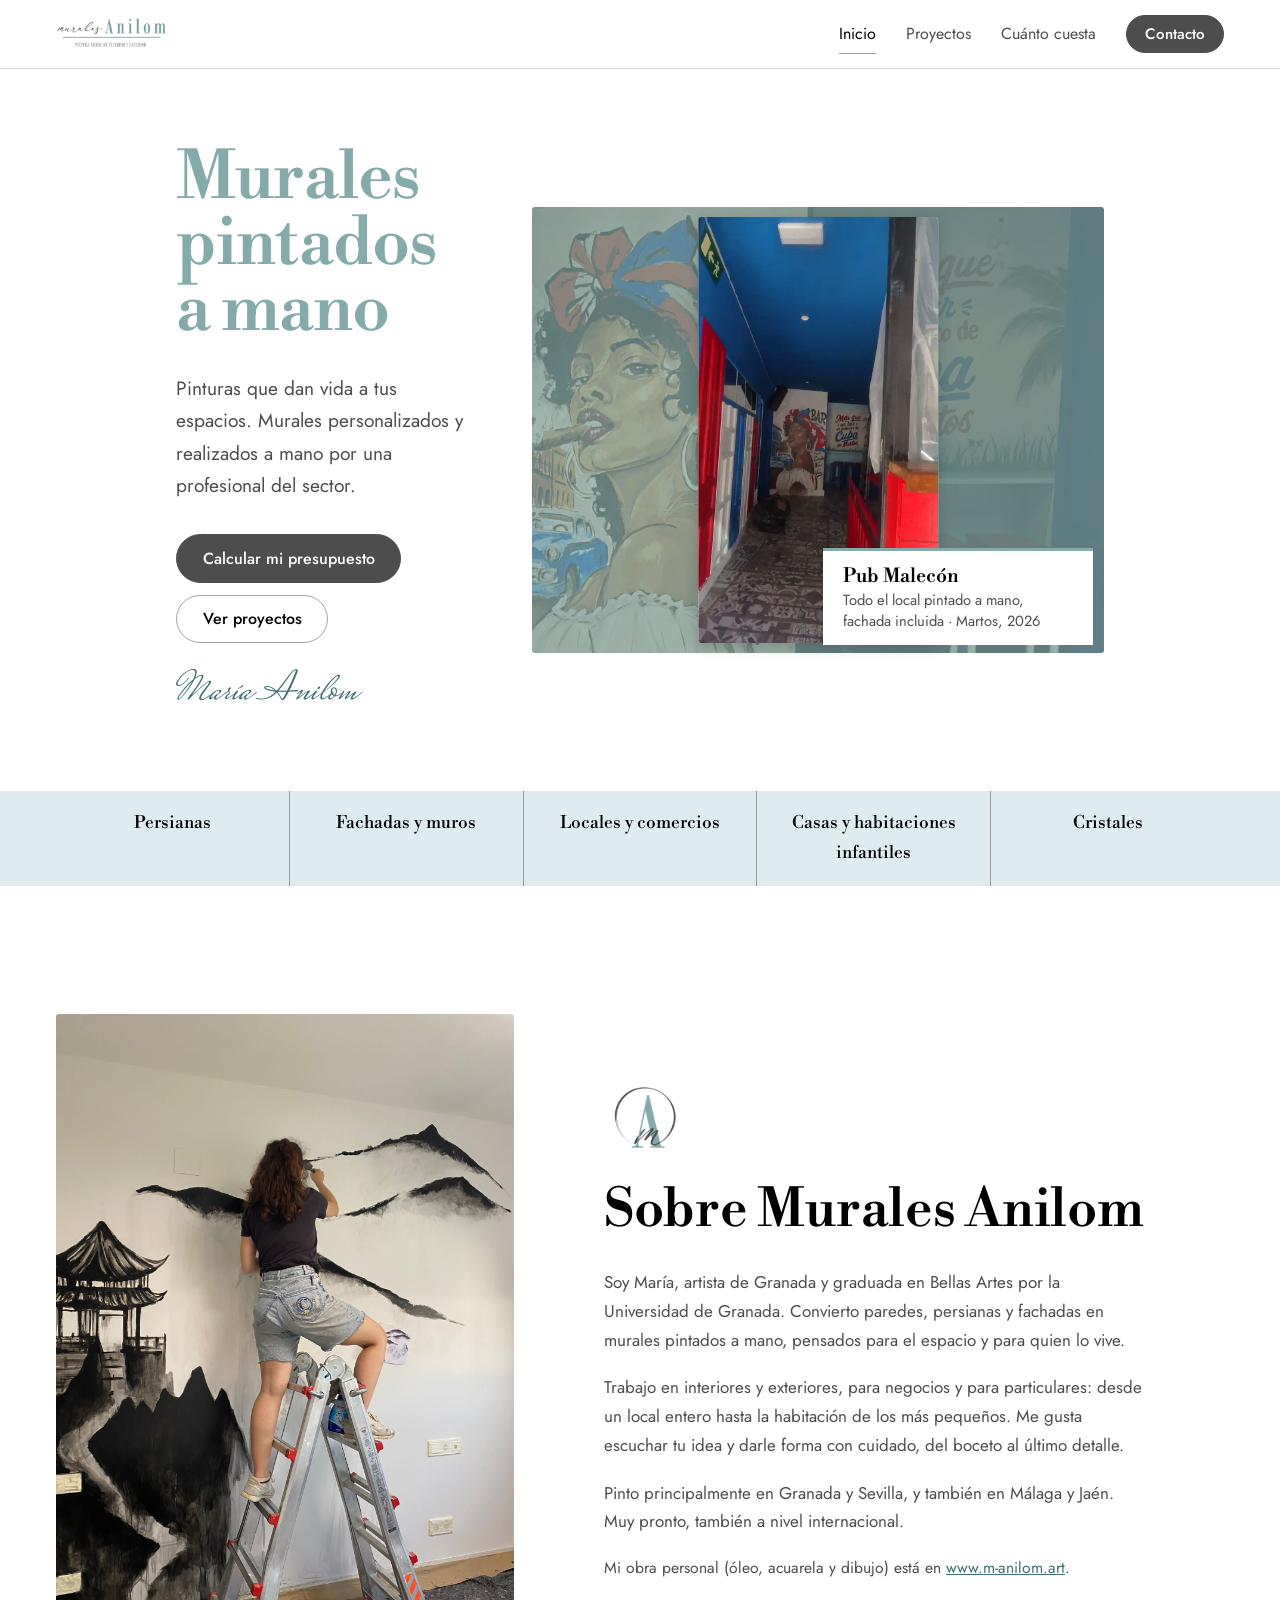
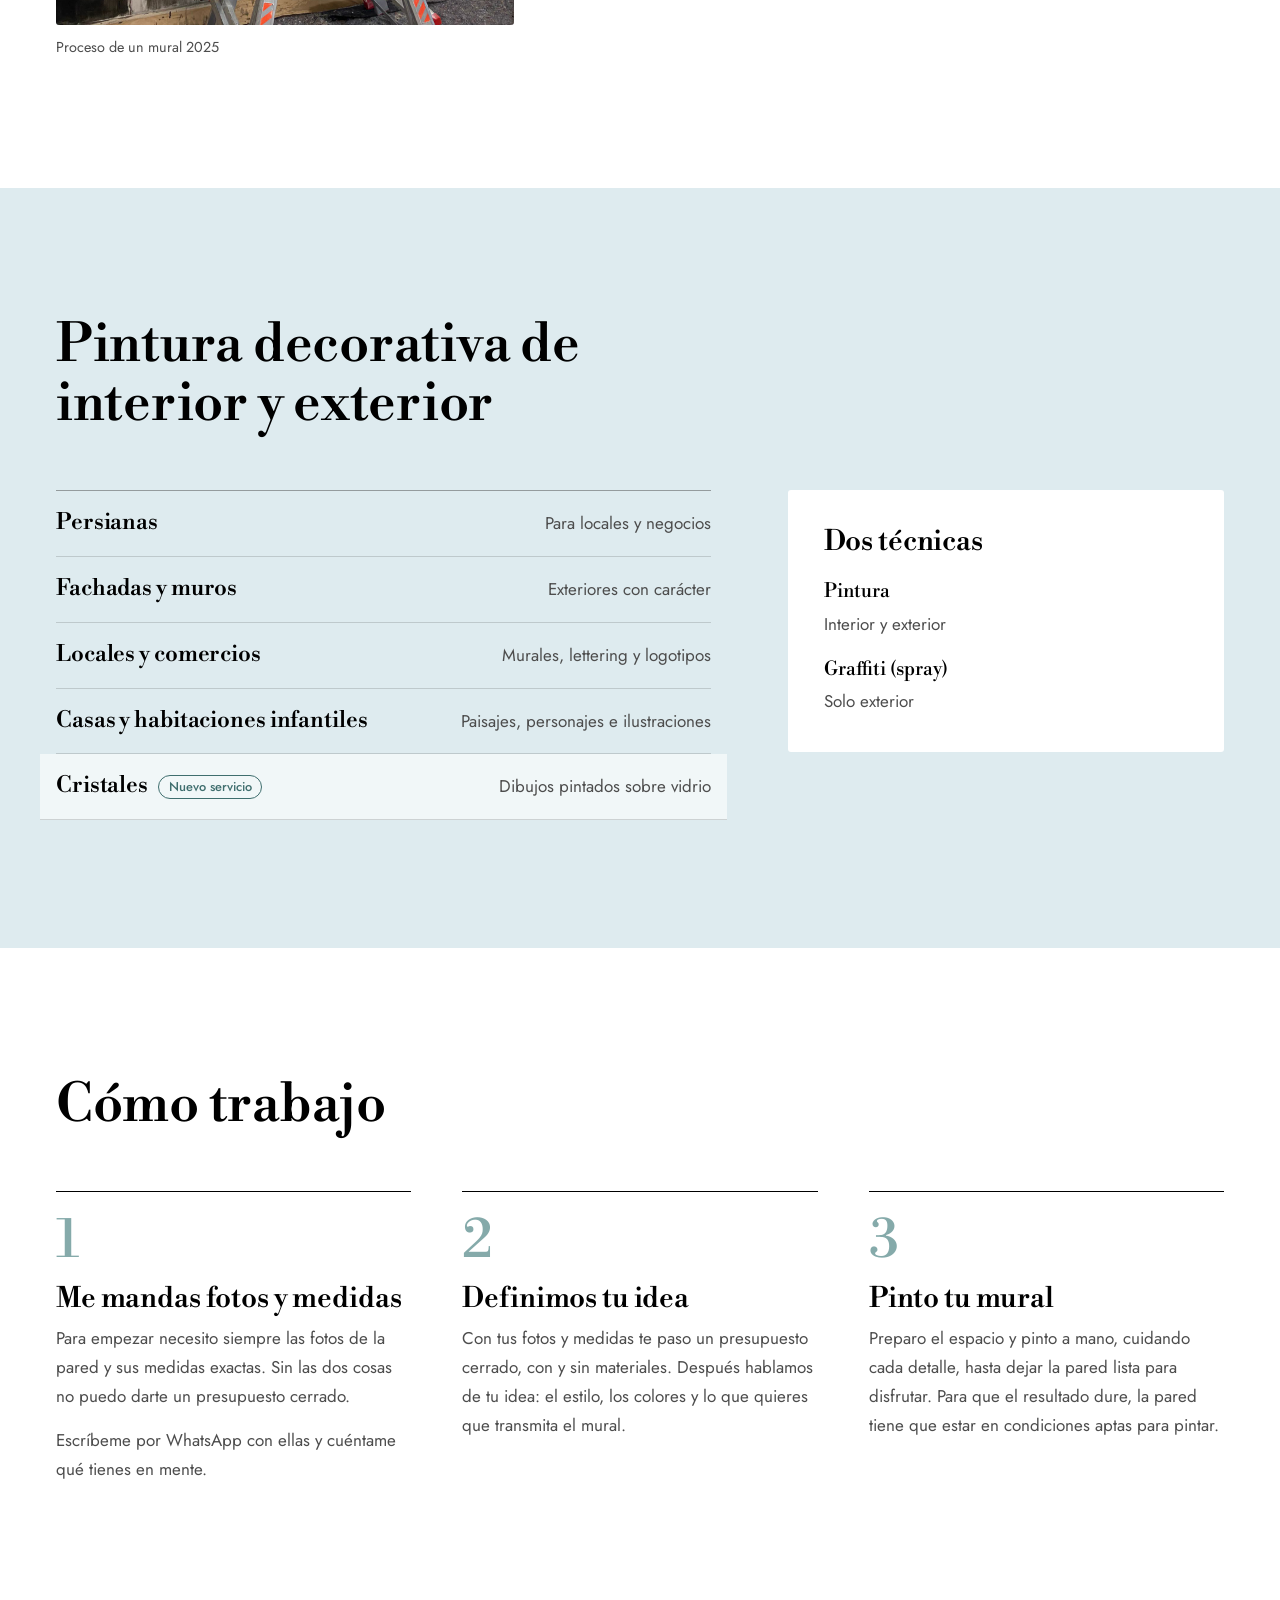
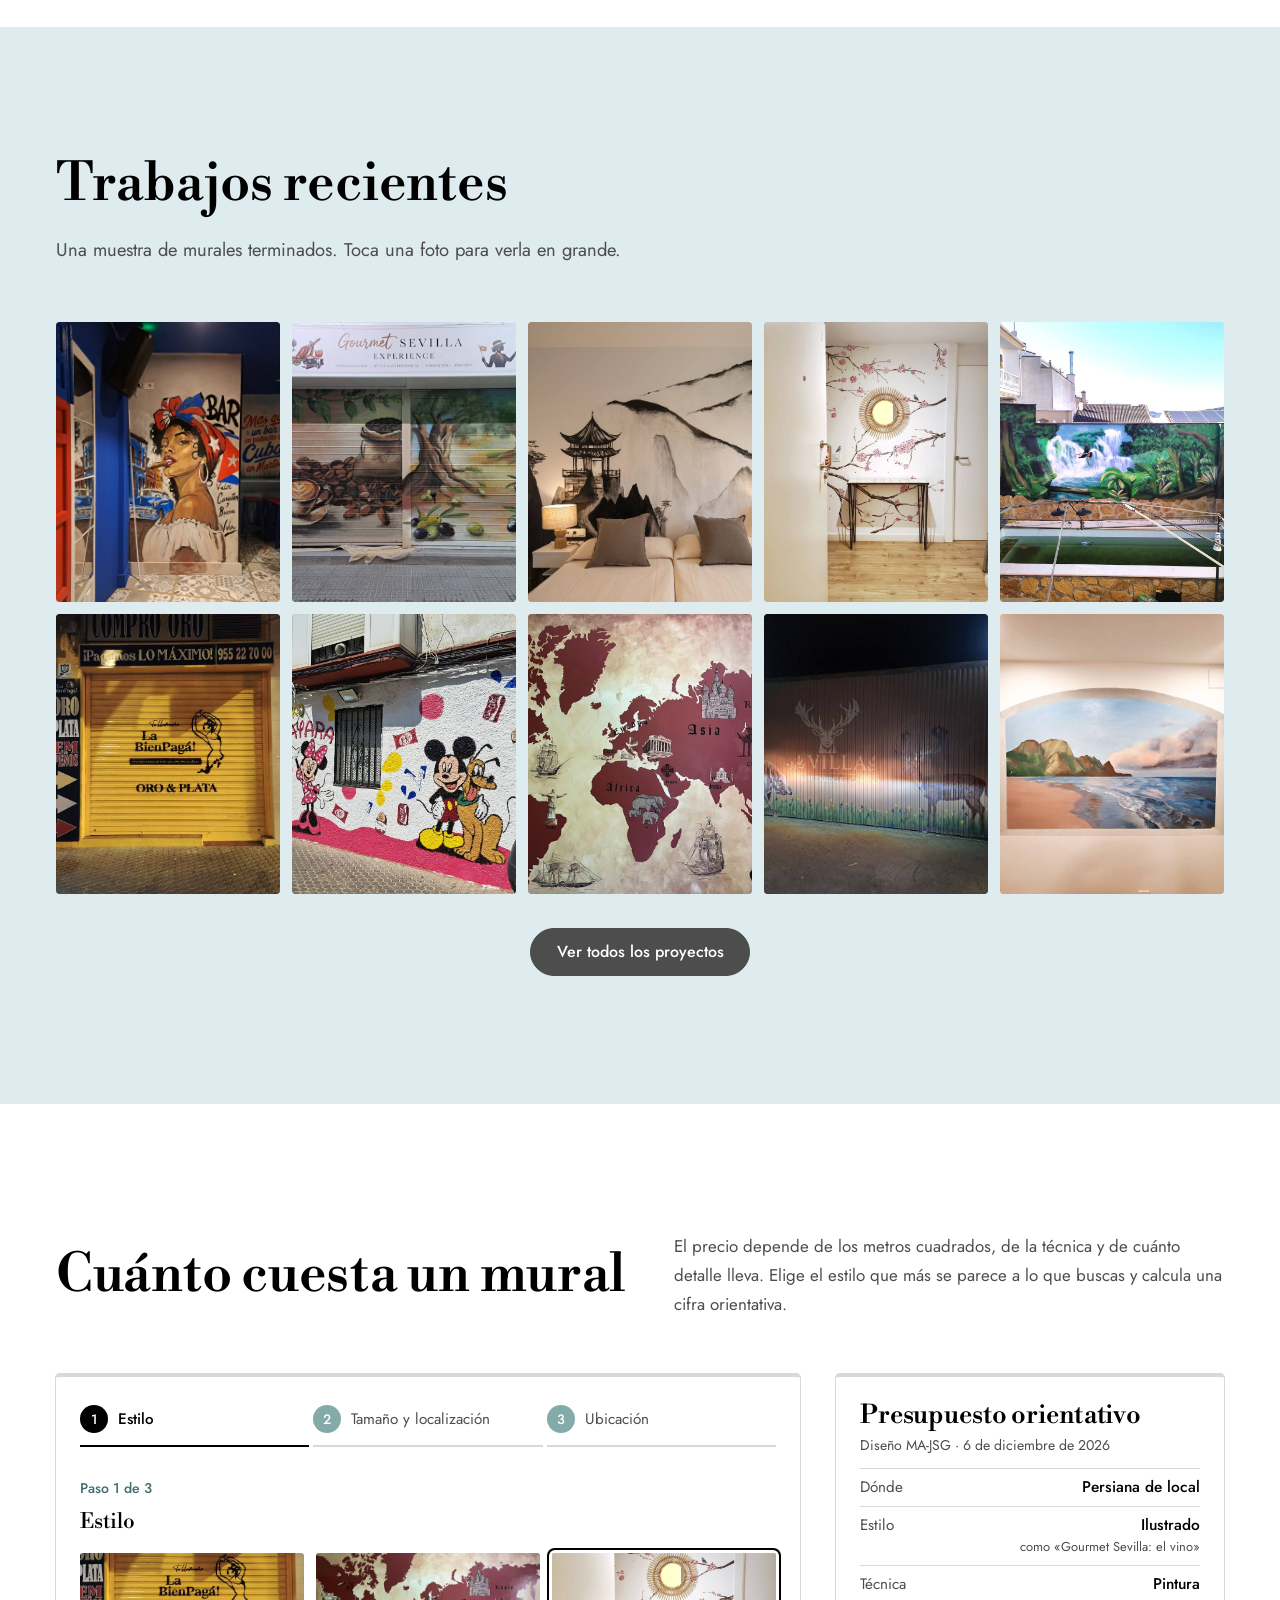
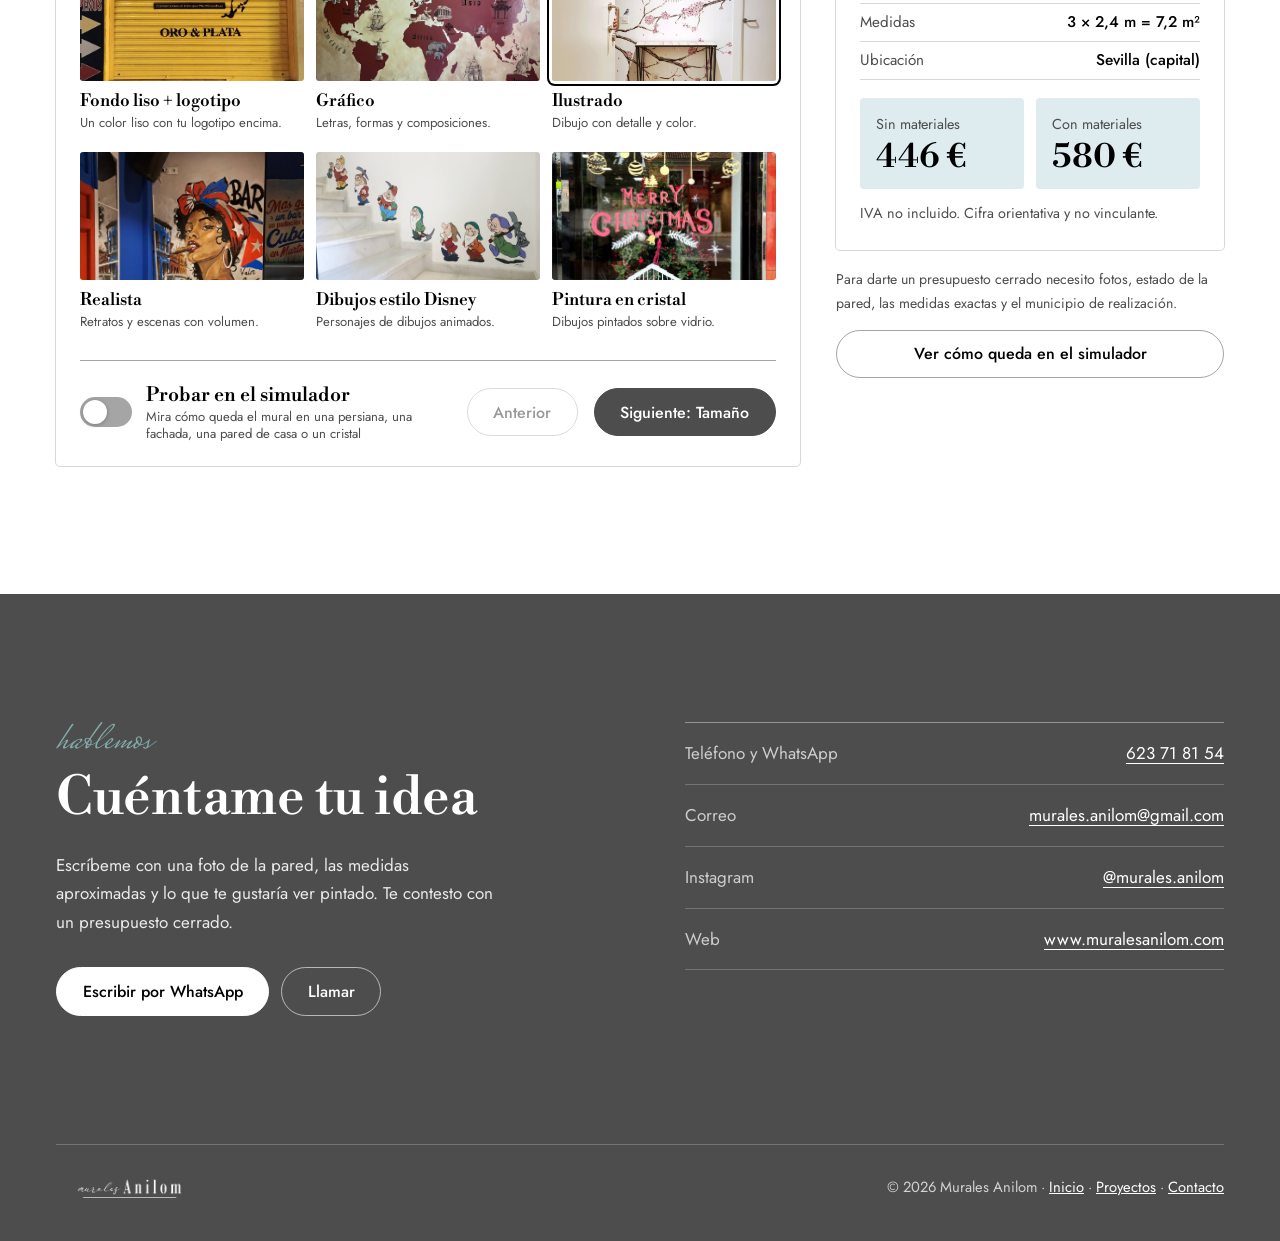
==== commit e7d12805: "Visual refactor 2" ====
--- a/index.html
+++ b/index.html
@@ -209,7 +209,12 @@
           <p class="sim-paso-n">Paso 3 de 3</p>
           <fieldset>
             <legend>Ubicación</legend>
-            <div class="sim-ubic" id="ubicaciones"></div>
+            <div class="sim-ubic">
+              <div class="field"><label for="sim-prov">Provincia</label><select id="sim-prov" name="provincia"></select></div>
+              <div class="field" id="sim-muni-f"><label for="sim-muni">Municipio</label><select id="sim-muni" name="municipio"></select></div>
+              <div class="field" id="sim-dist-f" hidden><label for="sim-dist">¿A qué distancia está de la capital?</label>
+                <select id="sim-dist" name="distancia"><option value="cerca">A menos de 50 km</option><option value="lejos">A más de 50 km</option></select></div>
+            </div>
           </fieldset>
         </div>
 
@@ -228,7 +233,7 @@
 
       <aside class="sim-res" aria-label="Tu presupuesto">
         <div id="resultado" aria-live="polite"></div>
-        <p class="fine">Para darte un presupuesto cerrado necesito fotos, estado de la pared, las medidas exactas y el municipio de realización. El tiempo de trabajo es aproximado.</p>
+        <p class="fine">Para darte un presupuesto cerrado necesito fotos, estado de la pared, las medidas exactas y el municipio de realización.</p>
         <button type="button" class="btn btn-ghost sim-res-btn" id="sim-res-btn">Ver cómo queda en el simulador</button>
       </aside>
     </div>
--- a/assets/styles.css
+++ b/assets/styles.css
@@ -317,12 +317,12 @@
 .sim-escenas{display:grid;grid-template-columns:repeat(4,minmax(0,1fr));gap:12px}
 @media (max-width:520px){.sim-escenas{grid-template-columns:repeat(2,minmax(0,1fr))}}
 /* Ubicación: botones redondeados, uno por sitio */
-.sim-ubic{display:flex;flex-wrap:wrap;gap:8px}
-.sim-ubic label{position:relative}
-.sim-ubic input{position:absolute;inset:0;opacity:0;margin:0;cursor:pointer}
-.sim-ubic span{display:block;padding:.45em 1.05em;border:1.5px solid var(--line-strong);border-radius:999px;background:var(--panel);font-size:.93rem;line-height:1.3;color:var(--text)}
-.sim-ubic input:checked+span{background:var(--btn-bg);border-color:var(--btn-bg);color:var(--btn-fg)}
-.sim-ubic input:focus-visible+span{outline:2px solid var(--accent-deep);outline-offset:2px}
+/* Ubicación: desplegables de provincia y municipio */
+.sim-ubic{display:grid;grid-template-columns:repeat(2,minmax(0,1fr));gap:16px}
+.sim-ubic #sim-dist-f{grid-column:1 / -1;max-width:calc(50% - 8px)}
+.sim-ubic select{font:inherit;color:var(--ink);background:var(--panel) url("data:image/svg+xml,%3Csvg xmlns='http://www.w3.org/2000/svg' width='12' height='8'%3E%3Cpath d='M1 1l5 5 5-5' fill='none' stroke='%234d4d4d' stroke-width='1.6'/%3E%3C/svg%3E") no-repeat right .9em center;border:1.5px solid var(--line-strong);border-radius:4px;padding:.65em 2.4em .65em .85em;width:100%;min-width:0;-webkit-appearance:none;appearance:none;cursor:pointer}
+.sim-ubic select:focus-visible{outline:2px solid var(--accent-deep);outline-offset:2px}
+@media (max-width:560px){.sim-ubic{grid-template-columns:minmax(0,1fr)}.sim-ubic #sim-dist-f{max-width:none}}
 .sim-escena{position:relative;display:flex;flex-direction:column;cursor:pointer}
 .sim-escena input{position:absolute;inset:0;margin:0;opacity:0;cursor:pointer}
 .se-img{display:grid;place-items:center;aspect-ratio:4/3;border-radius:3px;overflow:hidden;background:var(--bg-alt);color:var(--accent-deep);transition:box-shadow .15s}
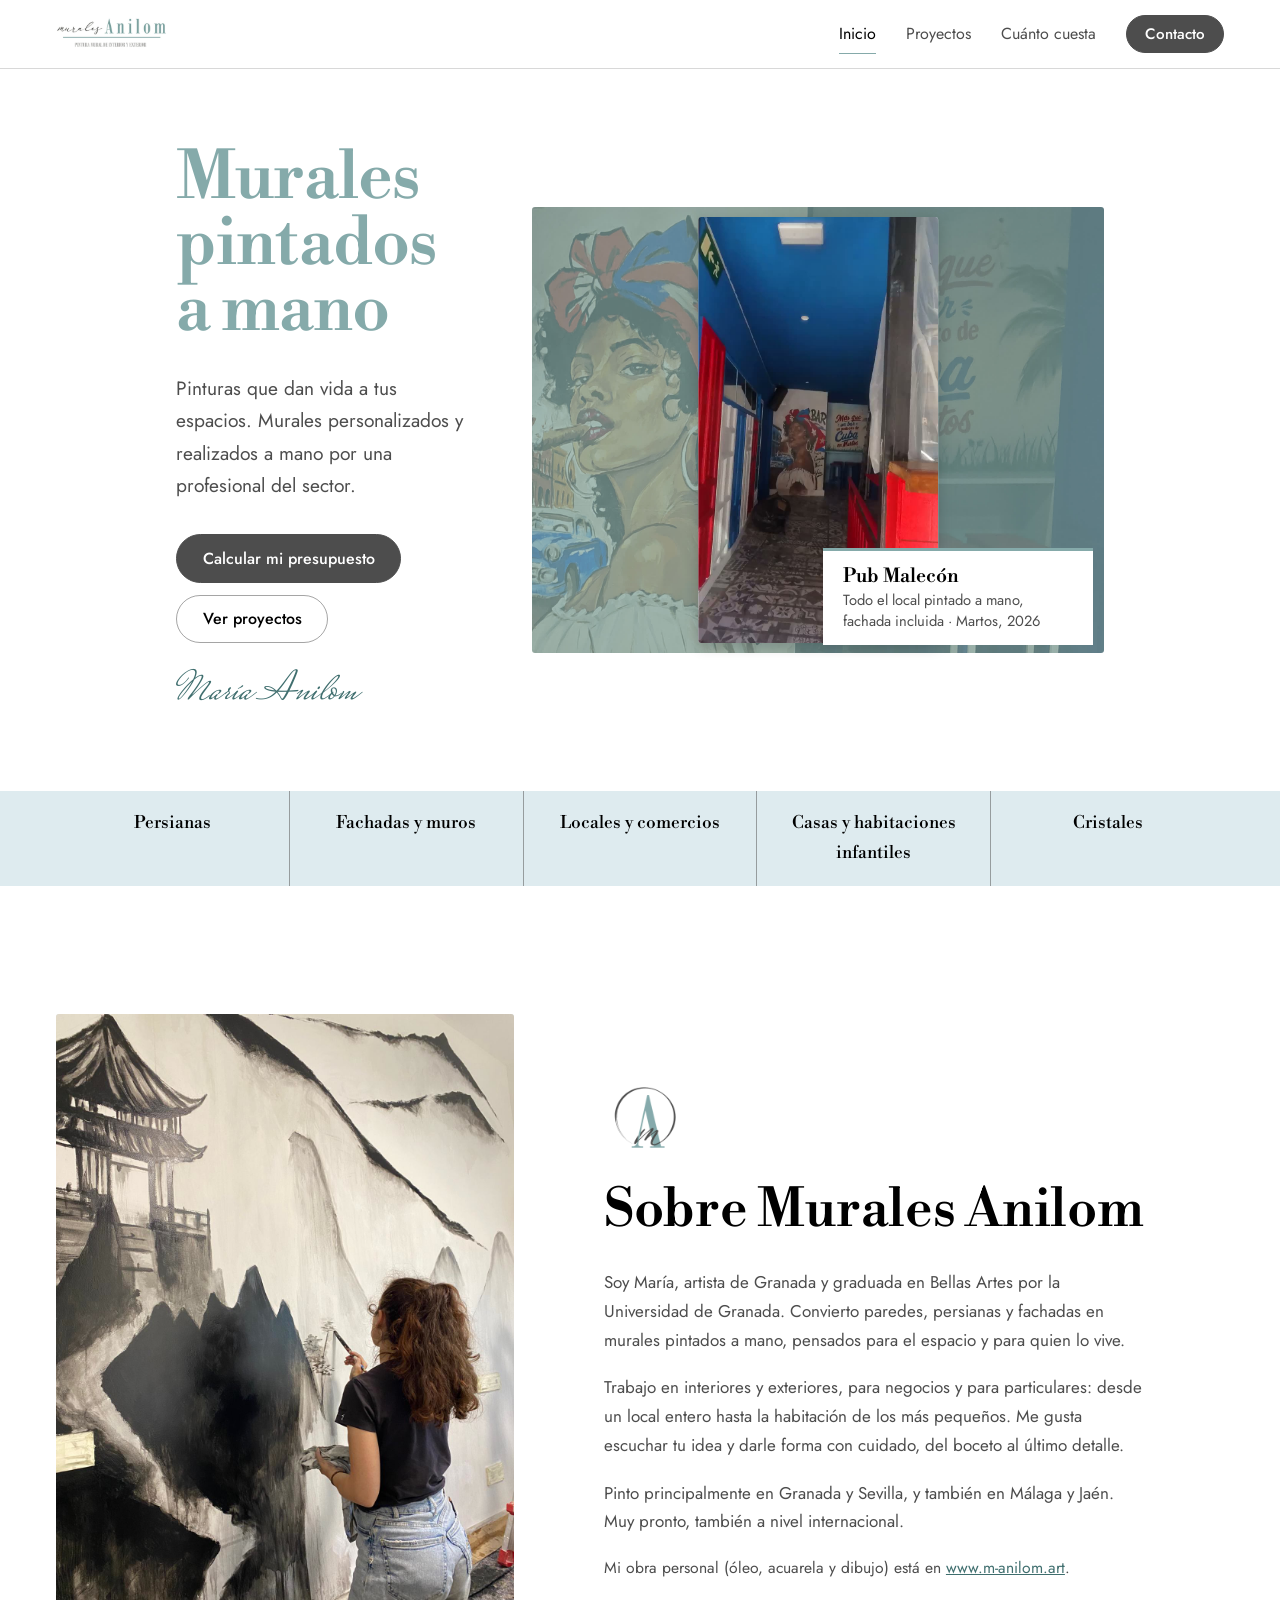
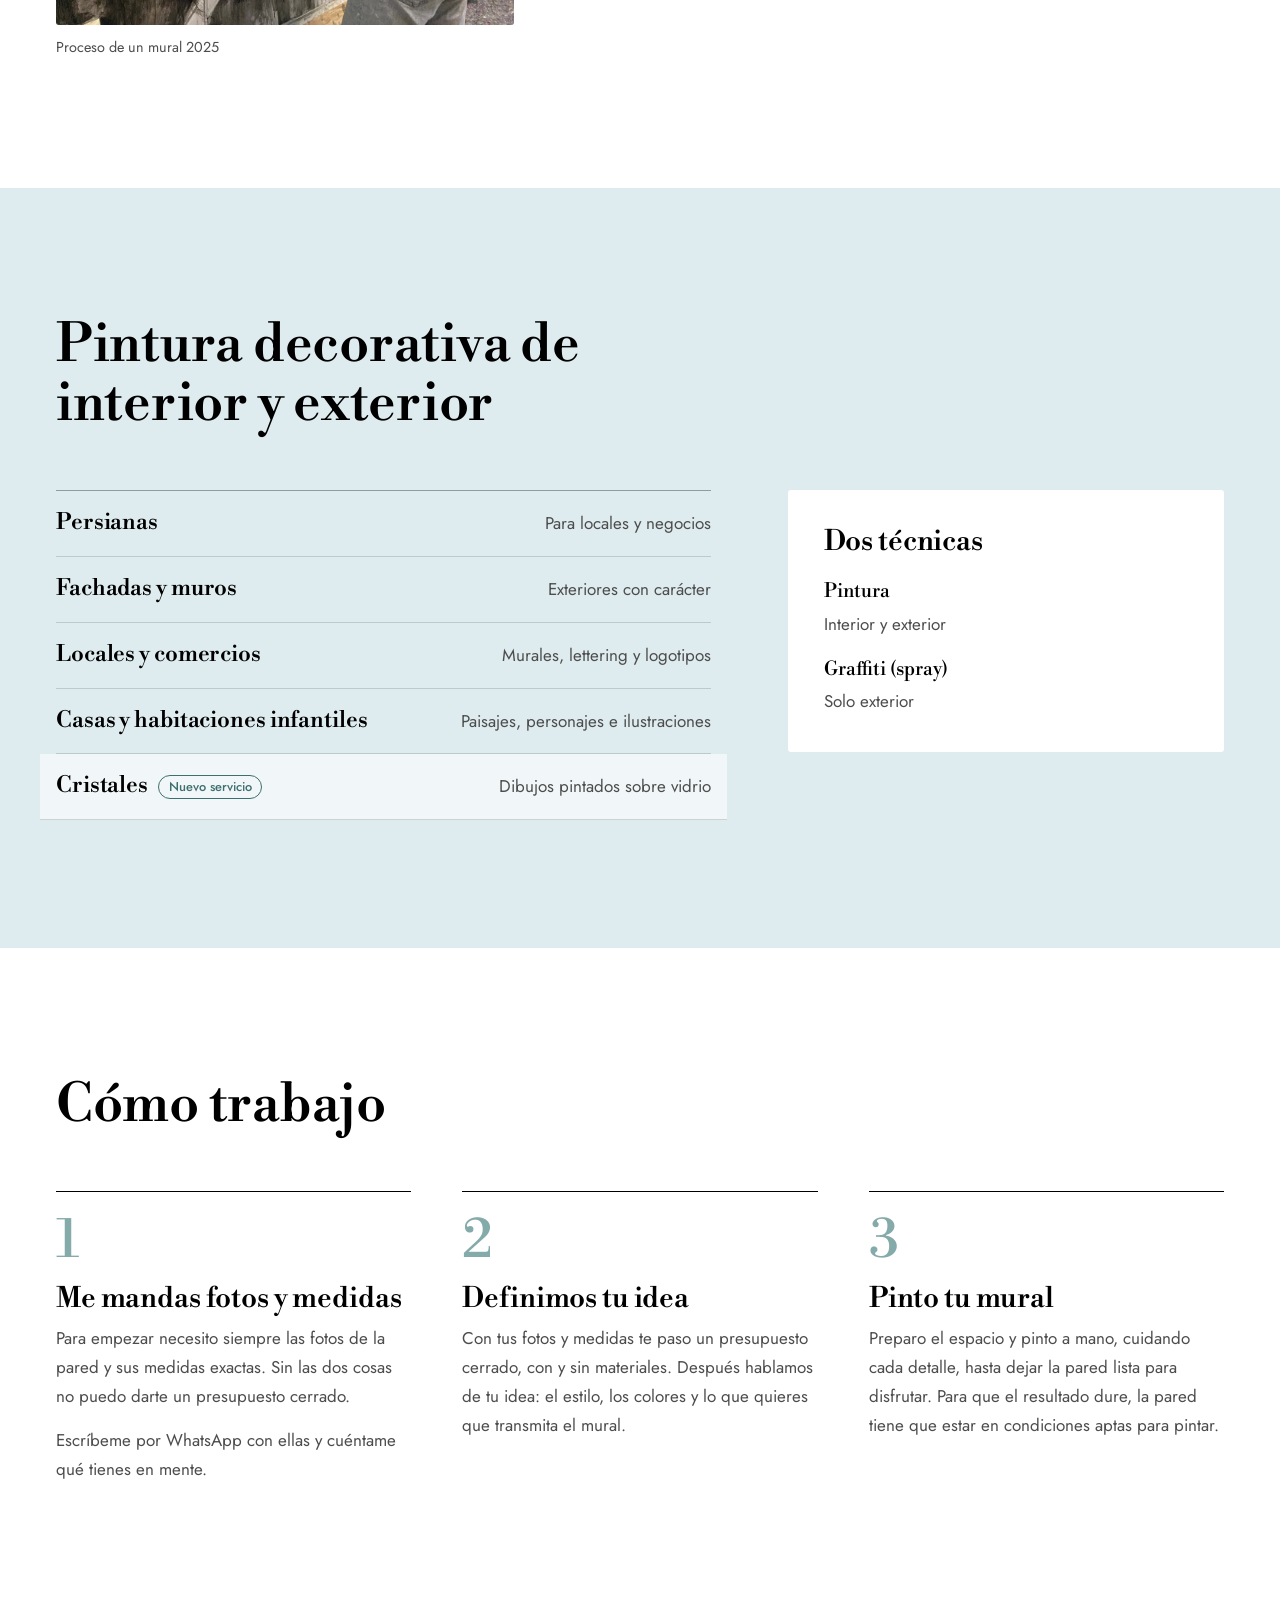
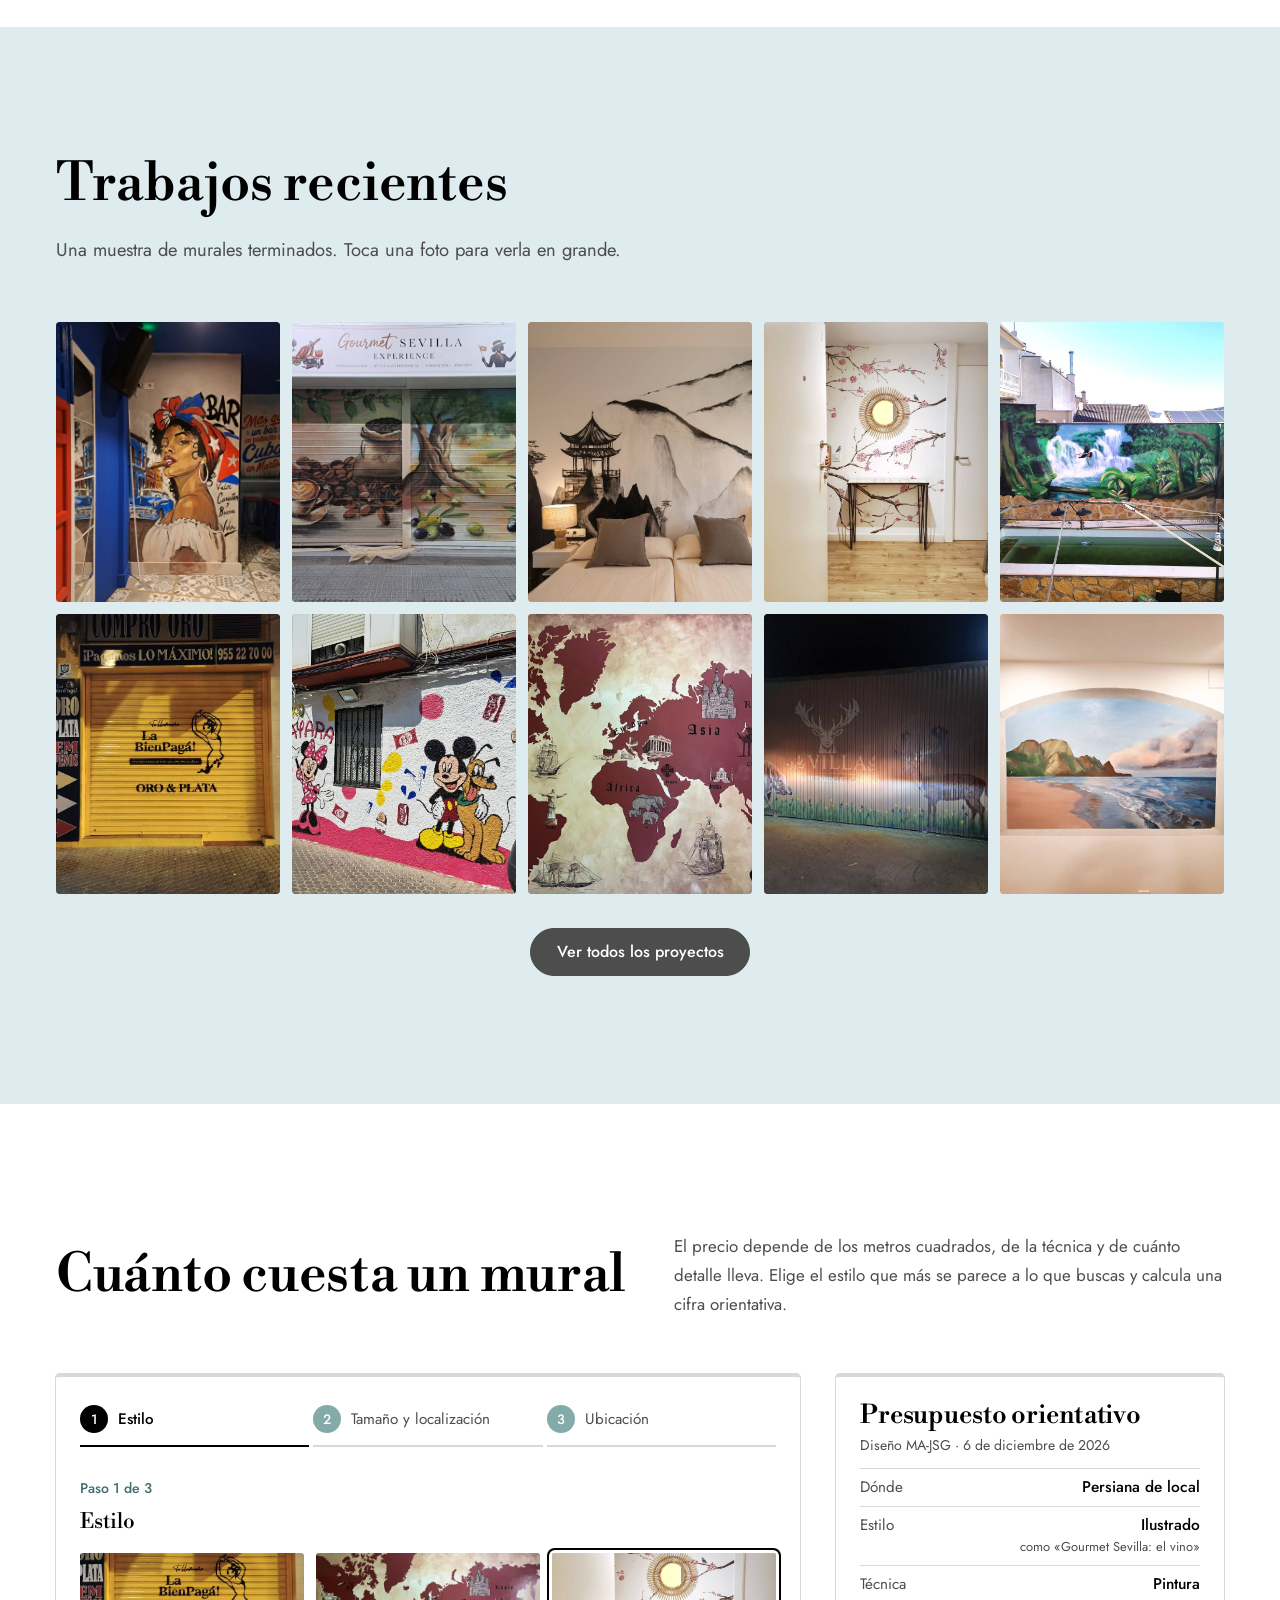
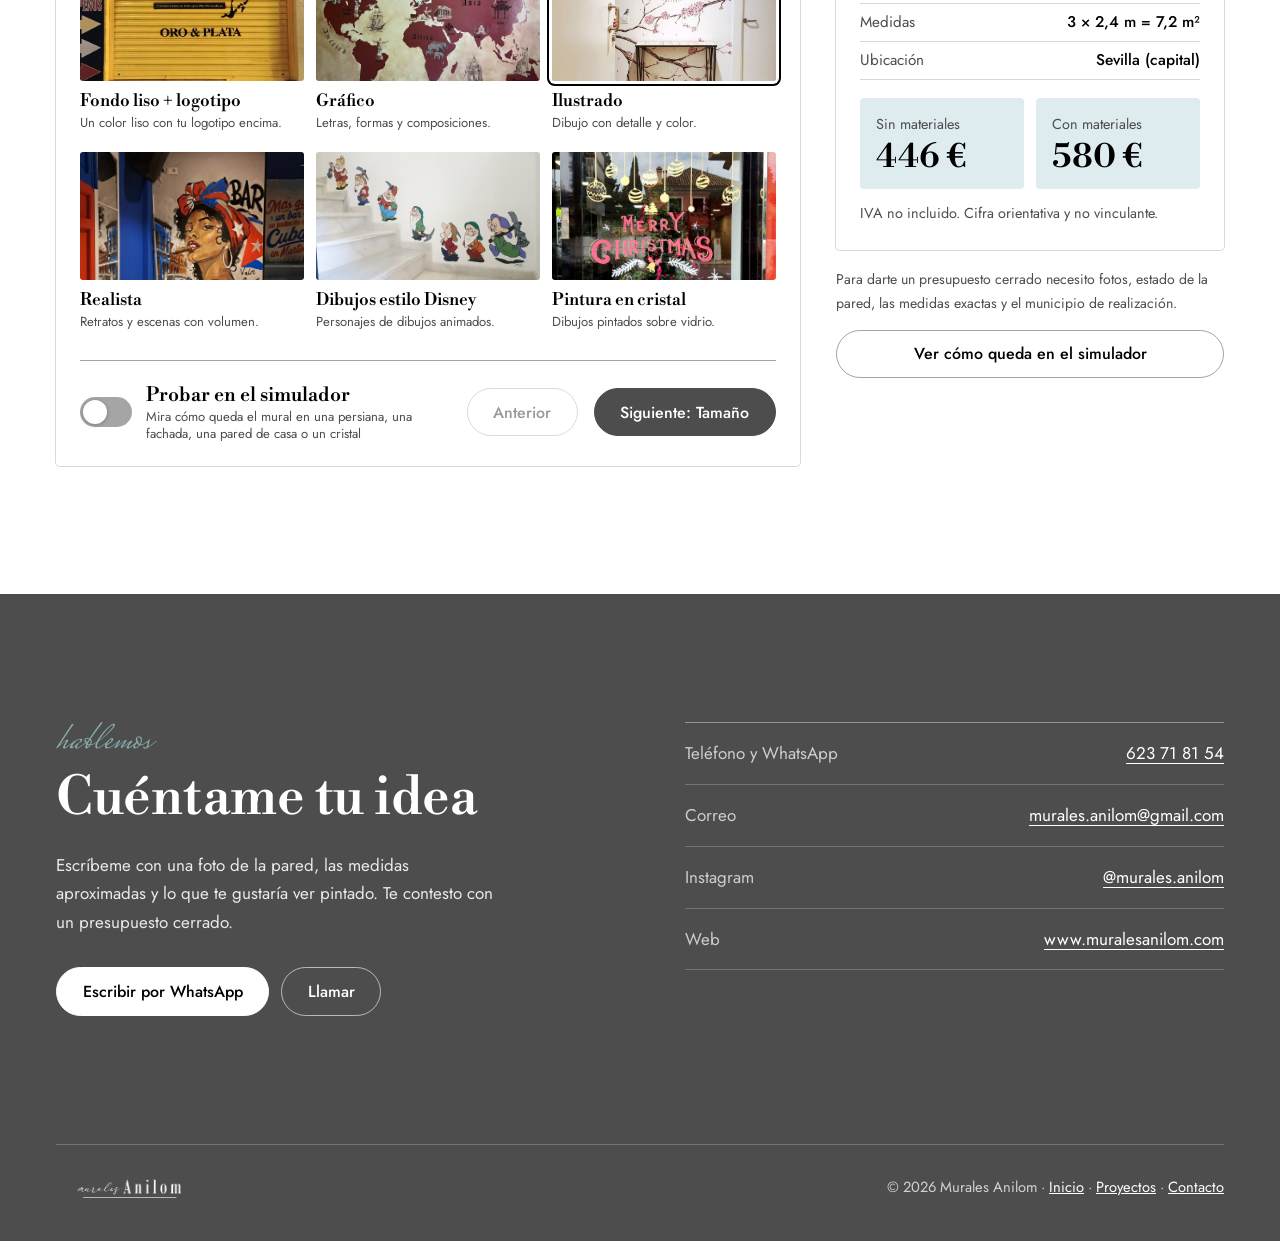
==== commit 5f52a0e5: "Visual refactor 3" ====
--- a/index.html
+++ b/index.html
@@ -15,14 +15,14 @@
 <meta property="og:url" content="https://www.muralesanilom.com/">
 <meta property="og:image" content="https://www.muralesanilom.com/img/og.jpg">
 <meta name="twitter:card" content="summary_large_image">
-<link rel="icon" href="/favicon.ico" sizes="any">
-<link rel="icon" type="image/png" sizes="32x32" href="/favicon-32.png">
-<link rel="apple-touch-icon" href="/apple-touch-icon.png">
+<link rel="icon" href="favicon.ico" sizes="any">
+<link rel="icon" type="image/png" sizes="32x32" href="favicon-32.png">
+<link rel="apple-touch-icon" href="apple-touch-icon.png">
 <link rel="preconnect" href="https://fonts.googleapis.com">
 <link rel="preconnect" href="https://fonts.gstatic.com" crossorigin>
 <link href="https://fonts.googleapis.com/css2?family=Libre+Bodoni:wght@400;500;600;700&family=Jost:wght@300;400;500;600&family=Mrs+Saint+Delafield&display=swap" rel="stylesheet">
-<link rel="preload" as="image" href="/img/portada-fondo.jpg">
-<link rel="stylesheet" href="/assets/styles.css">
+<link rel="preload" as="image" href="img/portada-fondo.jpg">
+<link rel="stylesheet" href="assets/styles.css">
 <script type="application/ld+json">
 {"@context":"https://schema.org","@type":"LocalBusiness","name":"Murales Anilom","description":"Pintura mural de interior y exterior","telephone":"+34623718154","email":"murales.anilom@gmail.com","url":"https://www.muralesanilom.com","image":"https://www.muralesanilom.com/img/og.jpg","sameAs":["https://www.instagram.com/murales.anilom"],"areaServed":["Granada","Sevilla","Málaga","Jaén"]}
 </script>
@@ -31,15 +31,15 @@
 <noscript><p style="padding:20px;text-align:center">Para ver las fotos y usar la calculadora necesitas activar JavaScript.</p></noscript>
 <header class="site-header">
   <div class="wrap header-in">
-    <a class="brand" href="/" aria-label="Murales Anilom, inicio">
-      <img src="/img/logo.webp" alt="Murales Anilom · pintura mural de interior y exterior" width="110" height="38">
+    <a class="brand" href="./" aria-label="Murales Anilom, inicio">
+      <img src="img/logo.webp" alt="Murales Anilom · pintura mural de interior y exterior" width="110" height="38">
     </a>
     <button class="menu-btn" type="button" aria-expanded="false" aria-controls="nav">Menú</button>
     <nav class="nav" id="nav" aria-label="Principal">
-      <a class="nav-link" href="/" data-nav="inicio">Inicio</a>
-      <a class="nav-link" href="/proyectos/" data-nav="proyectos">Proyectos</a>
-      <a class="nav-link" href="/#precio" data-nav="precio">Cuánto cuesta</a>
-      <a class="btn btn-small" href="/contacto/" data-nav="contacto">Contacto</a>
+      <a class="nav-link" href="./" data-nav="inicio">Inicio</a>
+      <a class="nav-link" href="proyectos/" data-nav="proyectos">Proyectos</a>
+      <a class="nav-link" href="#precio" data-nav="precio">Cuánto cuesta</a>
+      <a class="btn btn-small" href="contacto/" data-nav="contacto">Contacto</a>
     </nav>
   </div>
 </header>
@@ -51,14 +51,14 @@
       <h1>Murales pintados a mano</h1>
       <p class="lead">Pinturas que dan vida a tus espacios. Murales personalizados y realizados a mano por una profesional del sector.</p>
       <div class="cta-row">
-        <a class="btn" href="/#precio">Calcular mi presupuesto</a>
-        <a class="btn btn-ghost" href="/proyectos/">Ver proyectos</a>
+        <a class="btn" href="#precio">Calcular mi presupuesto</a>
+        <a class="btn btn-ghost" href="proyectos/">Ver proyectos</a>
       </div>
       <span class="script hero-sign" aria-hidden="true">María Anilom</span>
     </div>
     <figure class="hero-img">
-      <img class="hero-fondo" src="/img/portada-fondo.jpg" alt="" width="1920" height="1497">
-      <video src="/video/portada.mp4" poster="/img/portada-poster.jpg" autoplay muted loop playsinline preload="auto" aria-label="Recorrido por el pub Malecón de Martos, pintado entero a mano: paredes, barra y fachada"></video>
+      <img class="hero-fondo" src="img/portada-fondo.jpg" alt="" width="1920" height="1497">
+      <video src="video/portada.mp4" poster="img/portada-poster.jpg" autoplay muted loop playsinline preload="auto" aria-label="Recorrido por el pub Malecón de Martos, pintado entero a mano: paredes, barra y fachada"></video>
       <figcaption class="hero-card"><strong>Pub Malecón</strong>Todo el local pintado a mano, fachada incluida · Martos, 2026</figcaption>
     </figure>
   </div>
@@ -75,11 +75,11 @@
 <section class="section" id="sobre">
   <div class="wrap about-grid">
     <figure class="about-photo">
-      <img src="/img/sobre-murales-anilom.jpg" loading="lazy" decoding="async" alt="María, subida a una escalera, pintando montañas en tinta negra en un mural de paisaje oriental">
+      <img src="img/sobre-murales-anilom.jpg" loading="lazy" decoding="async" alt="María, subida a una escalera, pintando montañas en tinta negra en un mural de paisaje oriental">
       <figcaption>Proceso de un mural 2025</figcaption>
     </figure>
     <div class="about-text">
-      <img class="isotipo" src="/img/isotipo.webp" loading="lazy" decoding="async" alt="" width="84" height="84">
+      <img class="isotipo" src="img/isotipo.webp" loading="lazy" decoding="async" alt="" width="84" height="84">
       <h2>Sobre Murales Anilom</h2>
       <p>Soy María, artista de Granada y graduada en Bellas Artes por la Universidad de Granada. Convierto paredes, persianas y fachadas en murales pintados a mano, pensados para el espacio y para quien lo vive.</p>
       <p>Trabajo en interiores y exteriores, para negocios y para particulares: desde un local entero hasta la habitación de los más pequeños. Me gusta escuchar tu idea y darle forma con cuidado, del boceto al último detalle.</p>
@@ -142,7 +142,7 @@
       <p class="lead">Una muestra de murales terminados. Toca una foto para verla en grande.</p>
     </div>
     <div class="mosaico" id="home-galeria"></div>
-    <div class="more"><a class="btn" href="/proyectos/">Ver todos los proyectos</a></div>
+    <div class="more"><a class="btn" href="proyectos/">Ver todos los proyectos</a></div>
   </div>
 </section>
 <section class="section" id="precio">
@@ -269,8 +269,8 @@
 </main>
 <footer class="site-footer">
   <div class="wrap foot-in">
-    <img src="/img/logo_blanco.webp" loading="lazy" decoding="async" alt="Murales Anilom" width="140" height="34">
-    <span>© 2026 Murales Anilom · <a href="/">Inicio</a> · <a href="/proyectos/">Proyectos</a> · <a href="/contacto/">Contacto</a></span>
+    <img src="img/logo_blanco.webp" loading="lazy" decoding="async" alt="Murales Anilom" width="140" height="34">
+    <span>© 2026 Murales Anilom · <a href="./">Inicio</a> · <a href="proyectos/">Proyectos</a> · <a href="contacto/">Contacto</a></span>
   </div>
 </footer>
 <div class="lightbox" id="lightbox" role="dialog" aria-modal="true" aria-label="Foto ampliada" hidden>
@@ -279,9 +279,9 @@
   <button class="lb-btn lb-next" type="button" aria-label="Foto siguiente">›</button>
   <figure><img alt=""><figcaption></figcaption></figure>
 </div>
-<script src="/assets/config.js"></script>
-<script src="/assets/images.js"></script>
-<script src="/assets/app.js"></script>
-<script src="/assets/simulador.js"></script>
+<script src="assets/config.js"></script>
+<script src="assets/images.js"></script>
+<script src="assets/app.js"></script>
+<script src="assets/simulador.js"></script>
 </body>
 </html>
--- a/assets/styles.css
+++ b/assets/styles.css
@@ -168,10 +168,11 @@
 .destacados h4{margin:0 0 8px;font:600 .95rem var(--sans);color:var(--ink)}
 .destacados ul{margin:0;padding:0;list-style:none;border-top:1px solid var(--line-strong)}
 .destacados li{padding:7px 0;border-bottom:1px solid var(--line);font-size:.96rem}
-.rejilla{display:grid;grid-template-columns:repeat(3,minmax(0,1fr));gap:10px}
+.rejilla{display:grid;grid-template-columns:repeat(3,minmax(0,1fr));grid-auto-flow:dense;gap:10px}
 .rejilla .tile{aspect-ratio:1/1}
-.rejilla .tile.video{aspect-ratio:auto;grid-row:span 2}
+.rejilla .tile.video{aspect-ratio:.488;grid-row:span 2}
 .rejilla .tile.video video{position:absolute;inset:0}
+.rejilla .tile.video.horizontal{aspect-ratio:2.05;grid-row:auto;grid-column:span 2}
 @media (max-width:860px){.proyecto{grid-template-columns:1fr}.proyecto-head{position:static}}
 @media (max-width:520px){.rejilla{grid-template-columns:repeat(2,minmax(0,1fr));gap:8px}}
 
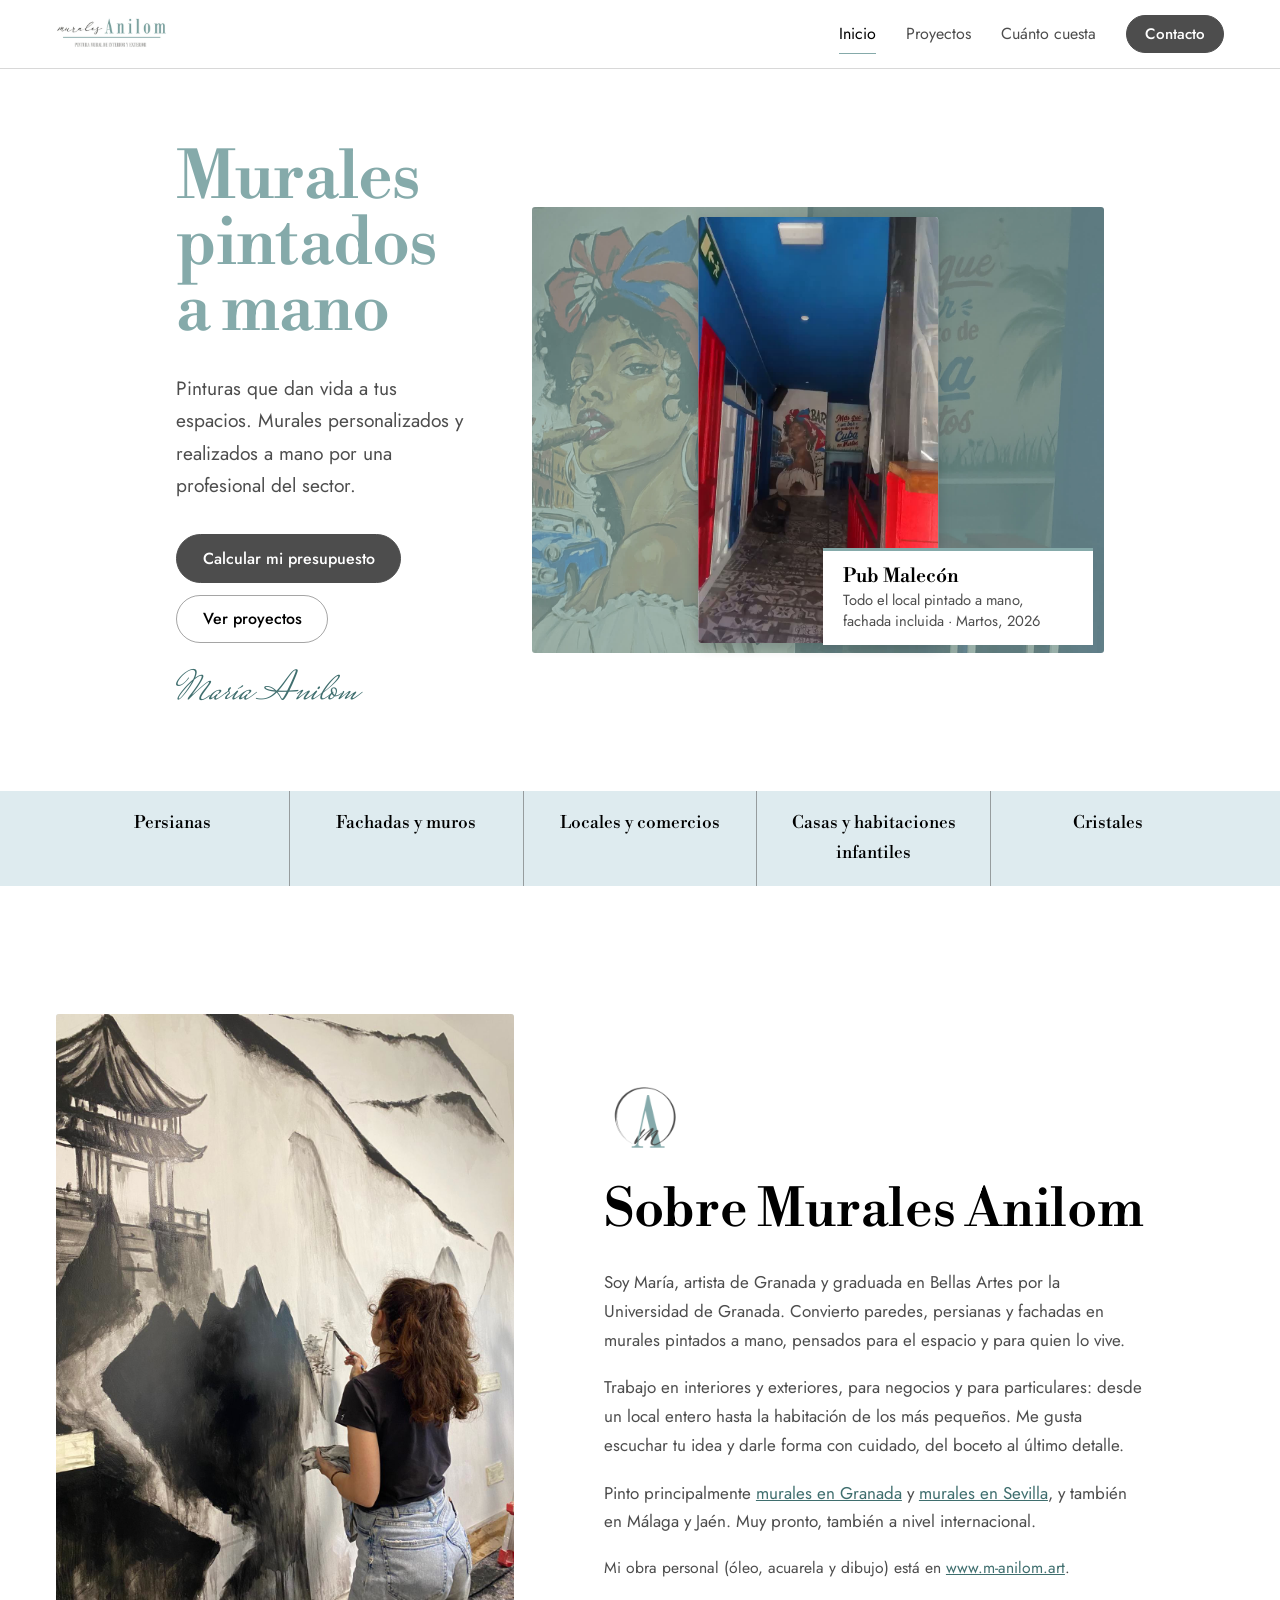
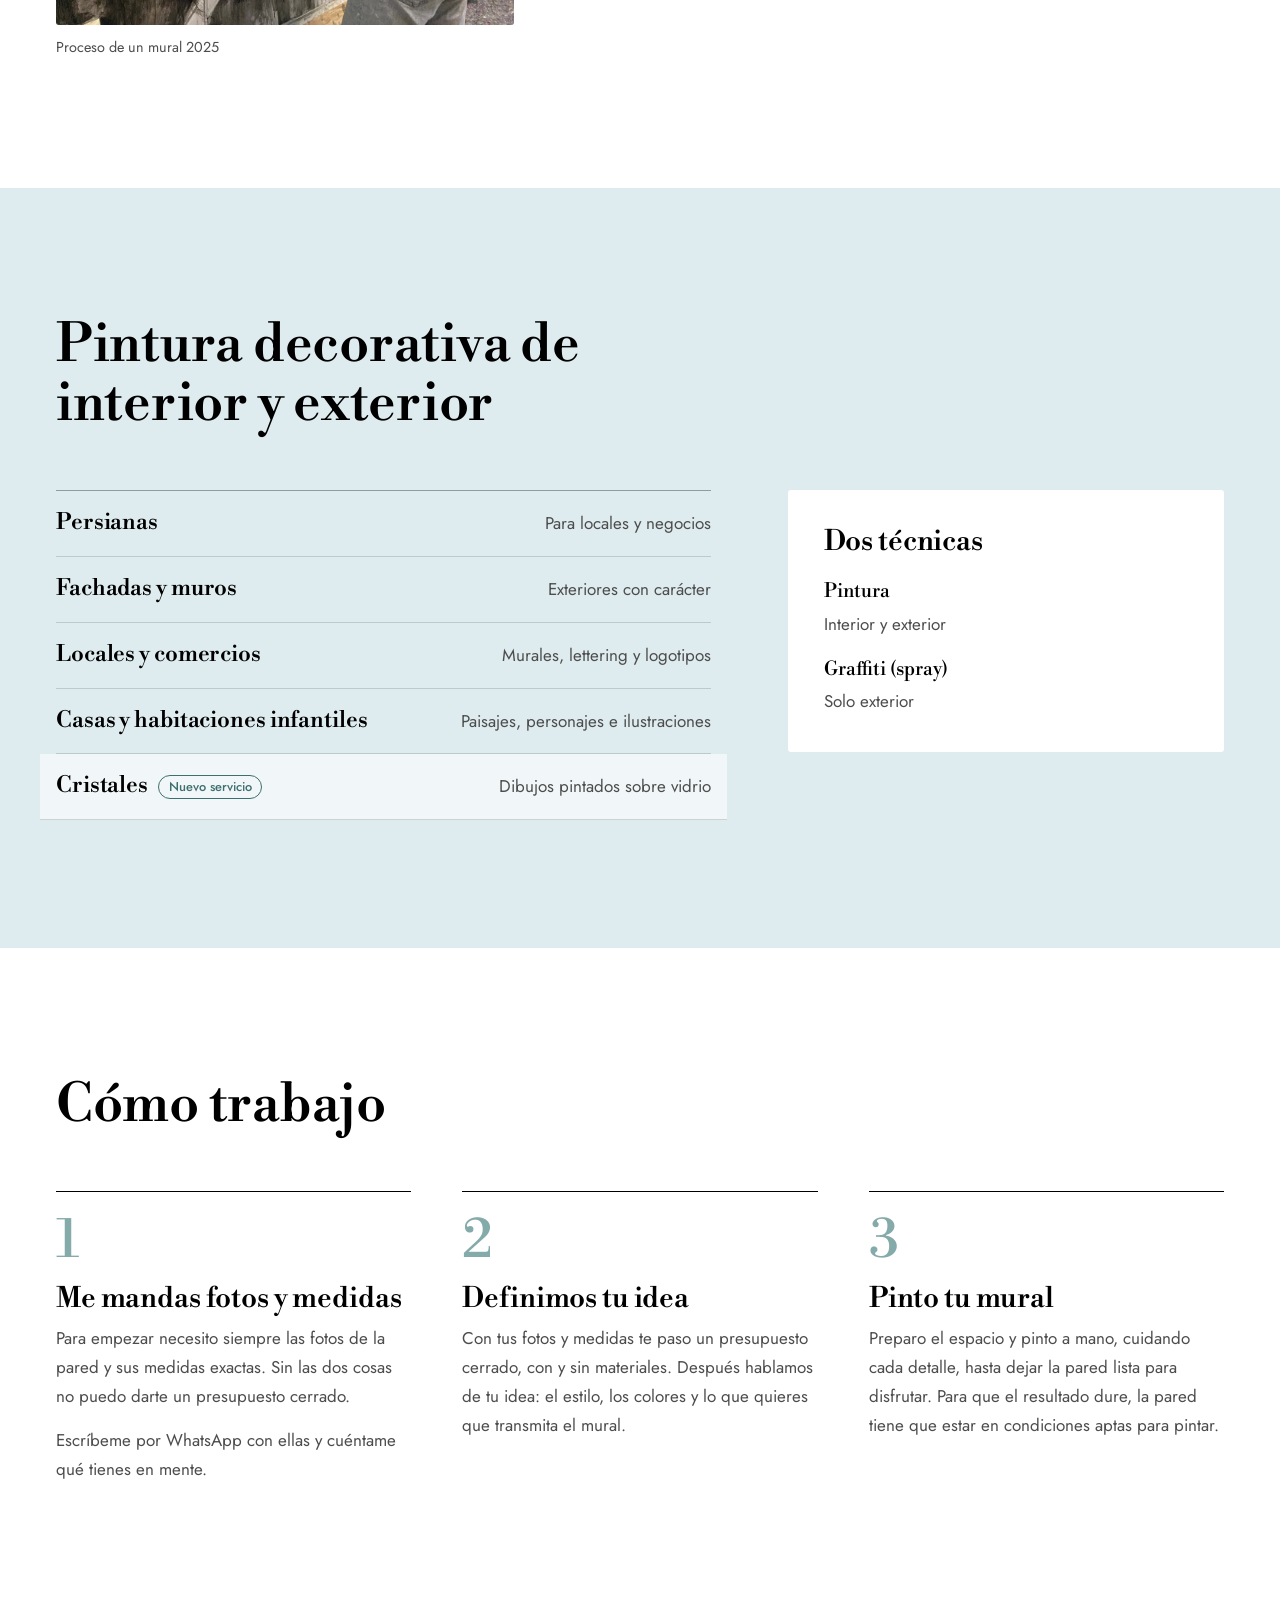
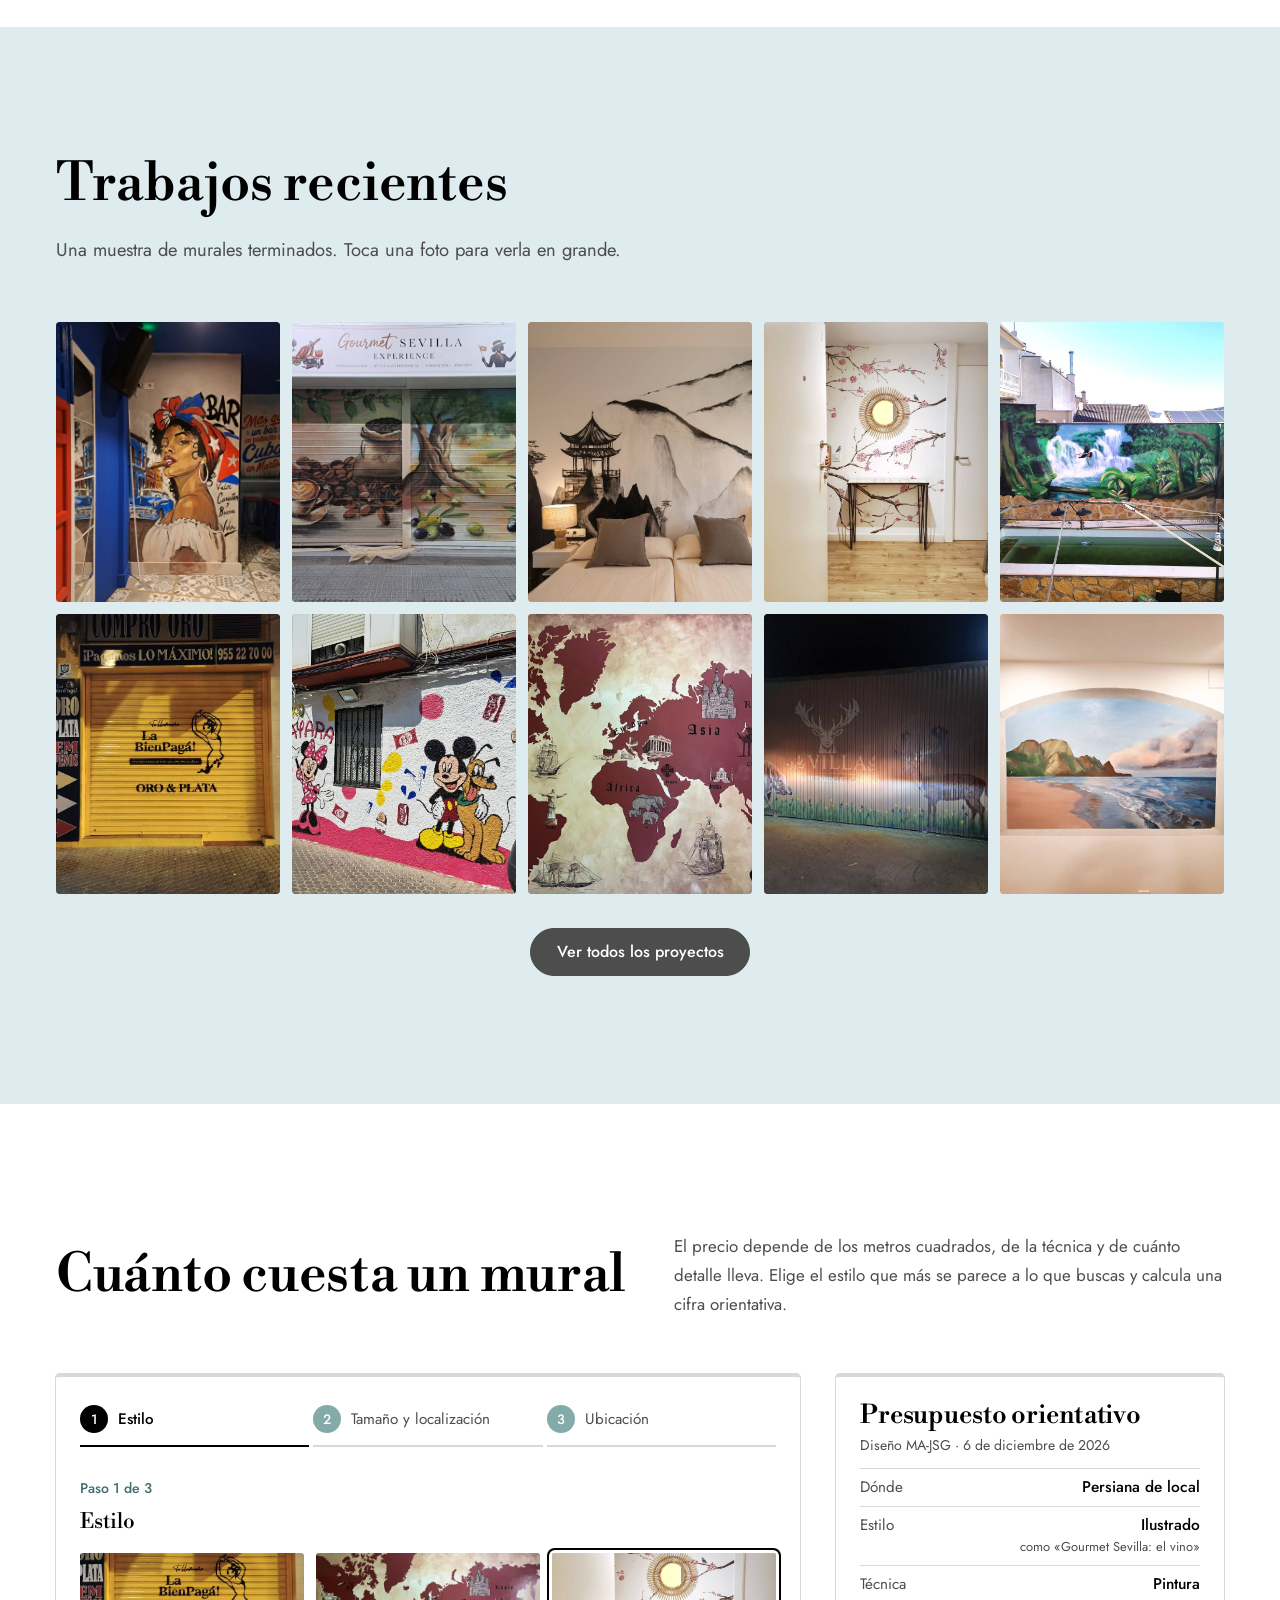
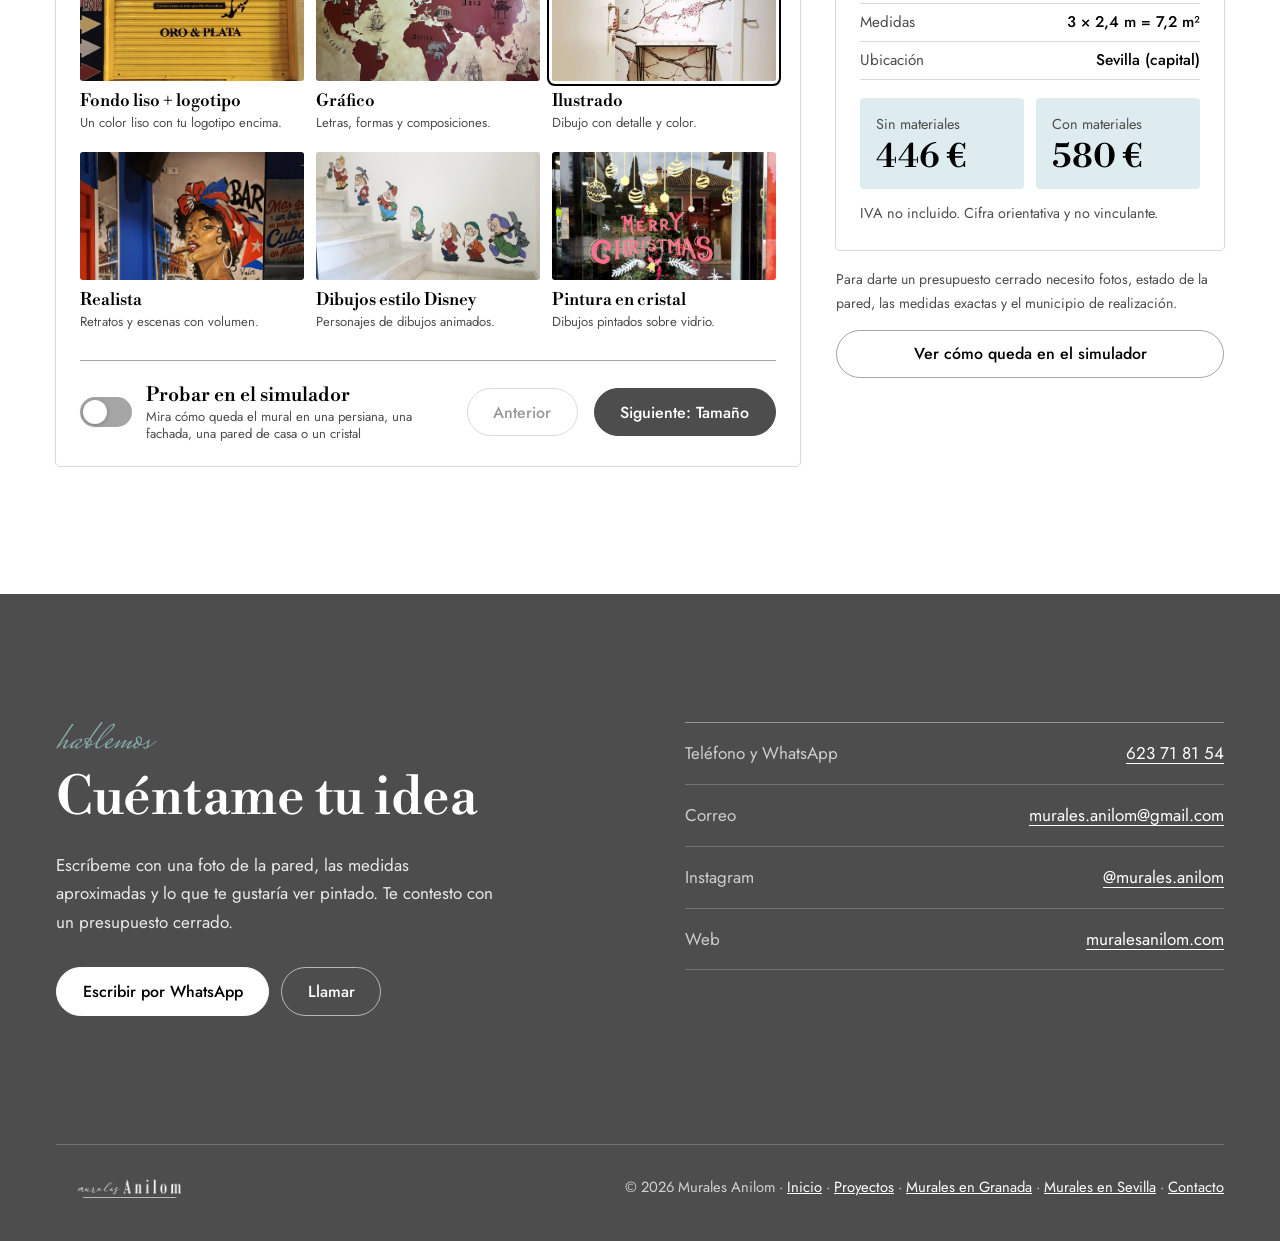
==== commit ceeb0426: "SEO: páginas de murales en Granada y Sevilla - Nuevas páginas /murales-granada/ y /murales-sevilla/ " ====
--- a/index.html
+++ b/index.html
@@ -4,16 +4,16 @@
 <meta charset="utf-8">
 <meta name="viewport" content="width=device-width, initial-scale=1, viewport-fit=cover">
 <meta name="color-scheme" content="light">
-<title>Murales Anilom · Pintura mural de interior y exterior</title>
-<meta name="description" content="Murales pintados a mano para casas, locales, persianas y fachadas en Granada, Sevilla, Málaga y Jaén. Calcula tu presupuesto en un minuto.">
-<link rel="canonical" href="https://www.muralesanilom.com/">
+<title>Murales pintados a mano en Granada y Sevilla · Murales Anilom</title>
+<meta name="description" content="Murales y graffiti pintados a mano en Granada y Sevilla, y también en Málaga y Jaén: persianas, bares, fachadas, casas y cristales. Calcula el precio de tu mural en un minuto.">
+<link rel="canonical" href="https://muralesanilom.com/">
 <meta property="og:type" content="website">
 <meta property="og:locale" content="es_ES">
 <meta property="og:site_name" content="Murales Anilom">
-<meta property="og:title" content="Murales Anilom · Pintura mural de interior y exterior">
-<meta property="og:description" content="Murales pintados a mano para casas, locales, persianas y fachadas en Granada, Sevilla, Málaga y Jaén. Calcula tu presupuesto en un minuto.">
-<meta property="og:url" content="https://www.muralesanilom.com/">
-<meta property="og:image" content="https://www.muralesanilom.com/img/og.jpg">
+<meta property="og:title" content="Murales pintados a mano en Granada y Sevilla · Murales Anilom">
+<meta property="og:description" content="Murales y graffiti pintados a mano en Granada y Sevilla, y también en Málaga y Jaén: persianas, bares, fachadas, casas y cristales. Calcula el precio de tu mural en un minuto.">
+<meta property="og:url" content="https://muralesanilom.com/">
+<meta property="og:image" content="https://muralesanilom.com/img/og.jpg">
 <meta name="twitter:card" content="summary_large_image">
 <link rel="icon" href="favicon.ico" sizes="any">
 <link rel="icon" type="image/png" sizes="32x32" href="favicon-32.png">
@@ -24,7 +24,7 @@
 <link rel="preload" as="image" href="img/portada-fondo.jpg">
 <link rel="stylesheet" href="assets/styles.css">
 <script type="application/ld+json">
-{"@context":"https://schema.org","@type":"LocalBusiness","name":"Murales Anilom","description":"Pintura mural de interior y exterior","telephone":"+34623718154","email":"murales.anilom@gmail.com","url":"https://www.muralesanilom.com","image":"https://www.muralesanilom.com/img/og.jpg","sameAs":["https://www.instagram.com/murales.anilom"],"areaServed":["Granada","Sevilla","Málaga","Jaén"]}
+{"@context":"https://schema.org","@type":"LocalBusiness","name":"Murales Anilom","description":"Murales y graffiti pintados a mano para negocios y casas: persianas, fachadas, locales, habitaciones infantiles y cristales","founder":{"@type":"Person","name":"María Anilom"},"priceRange":"desde 100 €","knowsAbout":["murales","graffiti","pintura mural","murales infantiles","persianas pintadas","pintura en cristal"],"telephone":"+34623718154","email":"murales.anilom@gmail.com","url":"https://muralesanilom.com","image":"https://muralesanilom.com/img/og.jpg","sameAs":["https://www.instagram.com/murales.anilom"],"areaServed":["Granada","Sevilla","Málaga","Jaén"]}
 </script>
 </head>
 <body data-page="inicio">
@@ -83,7 +83,7 @@
       <h2>Sobre Murales Anilom</h2>
       <p>Soy María, artista de Granada y graduada en Bellas Artes por la Universidad de Granada. Convierto paredes, persianas y fachadas en murales pintados a mano, pensados para el espacio y para quien lo vive.</p>
       <p>Trabajo en interiores y exteriores, para negocios y para particulares: desde un local entero hasta la habitación de los más pequeños. Me gusta escuchar tu idea y darle forma con cuidado, del boceto al último detalle.</p>
-<p>Pinto principalmente en Granada y Sevilla, y también en Málaga y Jaén. Muy pronto, también a nivel internacional.</p>
+<p>Pinto principalmente <a href="murales-granada/">murales en Granada</a> y <a href="murales-sevilla/">murales en Sevilla</a>, y también en Málaga y Jaén. Muy pronto, también a nivel internacional.</p>
       <p class="mini">Mi obra personal (óleo, acuarela y dibujo) está en <a data-link="arte" href="#" target="_blank" rel="noopener"></a>.</p>
     </div>
   </div>
@@ -270,7 +270,7 @@
 <footer class="site-footer">
   <div class="wrap foot-in">
     <img src="img/logo_blanco.webp" loading="lazy" decoding="async" alt="Murales Anilom" width="140" height="34">
-    <span>© 2026 Murales Anilom · <a href="./">Inicio</a> · <a href="proyectos/">Proyectos</a> · <a href="contacto/">Contacto</a></span>
+    <span>© 2026 Murales Anilom · <a href="./">Inicio</a> · <a href="proyectos/">Proyectos</a> · <a href="murales-granada/">Murales en Granada</a> · <a href="murales-sevilla/">Murales en Sevilla</a> · <a href="contacto/">Contacto</a></span>
   </div>
 </footer>
 <div class="lightbox" id="lightbox" role="dialog" aria-modal="true" aria-label="Foto ampliada" hidden>
--- a/assets/styles.css
+++ b/assets/styles.css
@@ -43,6 +43,21 @@
 .page[hidden]{display:none !important}
 main{position:relative;isolation:isolate}
 .page-title{font-size:clamp(2.6rem,6vw,4.6rem);max-width:none}
+/* Páginas de ciudad */
+.migas{font-size:.92rem;margin-bottom:18px;color:var(--text)}
+.migas a{color:var(--accent-deep)}
+.ciudad-lead{max-width:60ch;margin:22px 0 30px;font-size:1.15rem}
+.ciudad-p{max-width:60ch;margin:18px 0 0}
+.ciudad-dos{display:grid;grid-template-columns:repeat(2,minmax(0,1fr));gap:clamp(32px,6vw,96px)}
+.zonas{margin:18px 0 0;padding:0;list-style:none;display:flex;flex-wrap:wrap;gap:8px}
+.zonas li{border:1.5px solid var(--line-strong);border-radius:999px;padding:.2em .9em;font-size:.92rem;background:var(--panel)}
+.faq>*{max-width:820px}
+.faq h2{margin-bottom:24px}
+.faq details{border-top:1px solid var(--line-strong);padding:16px 0}
+.faq details:last-child{border-bottom:1px solid var(--line-strong)}
+.faq summary{cursor:pointer;font-family:var(--serif);font-size:1.25rem;color:var(--ink);list-style-position:outside}
+.faq details p{margin:12px 0 0;max-width:65ch}
+@media (max-width:860px){.ciudad-dos{grid-template-columns:1fr}}
 
 /* ---------- Botones ---------- */
 .btn{display:inline-flex;align-items:center;justify-content:center;gap:.5em;padding:.85em 1.6em;border-radius:999px;background:var(--btn-bg);color:var(--btn-fg);border:1.5px solid var(--btn-bg);font:500 1rem/1.2 var(--sans);text-decoration:none;cursor:pointer;transition:background-color .2s,color .2s,border-color .2s}
